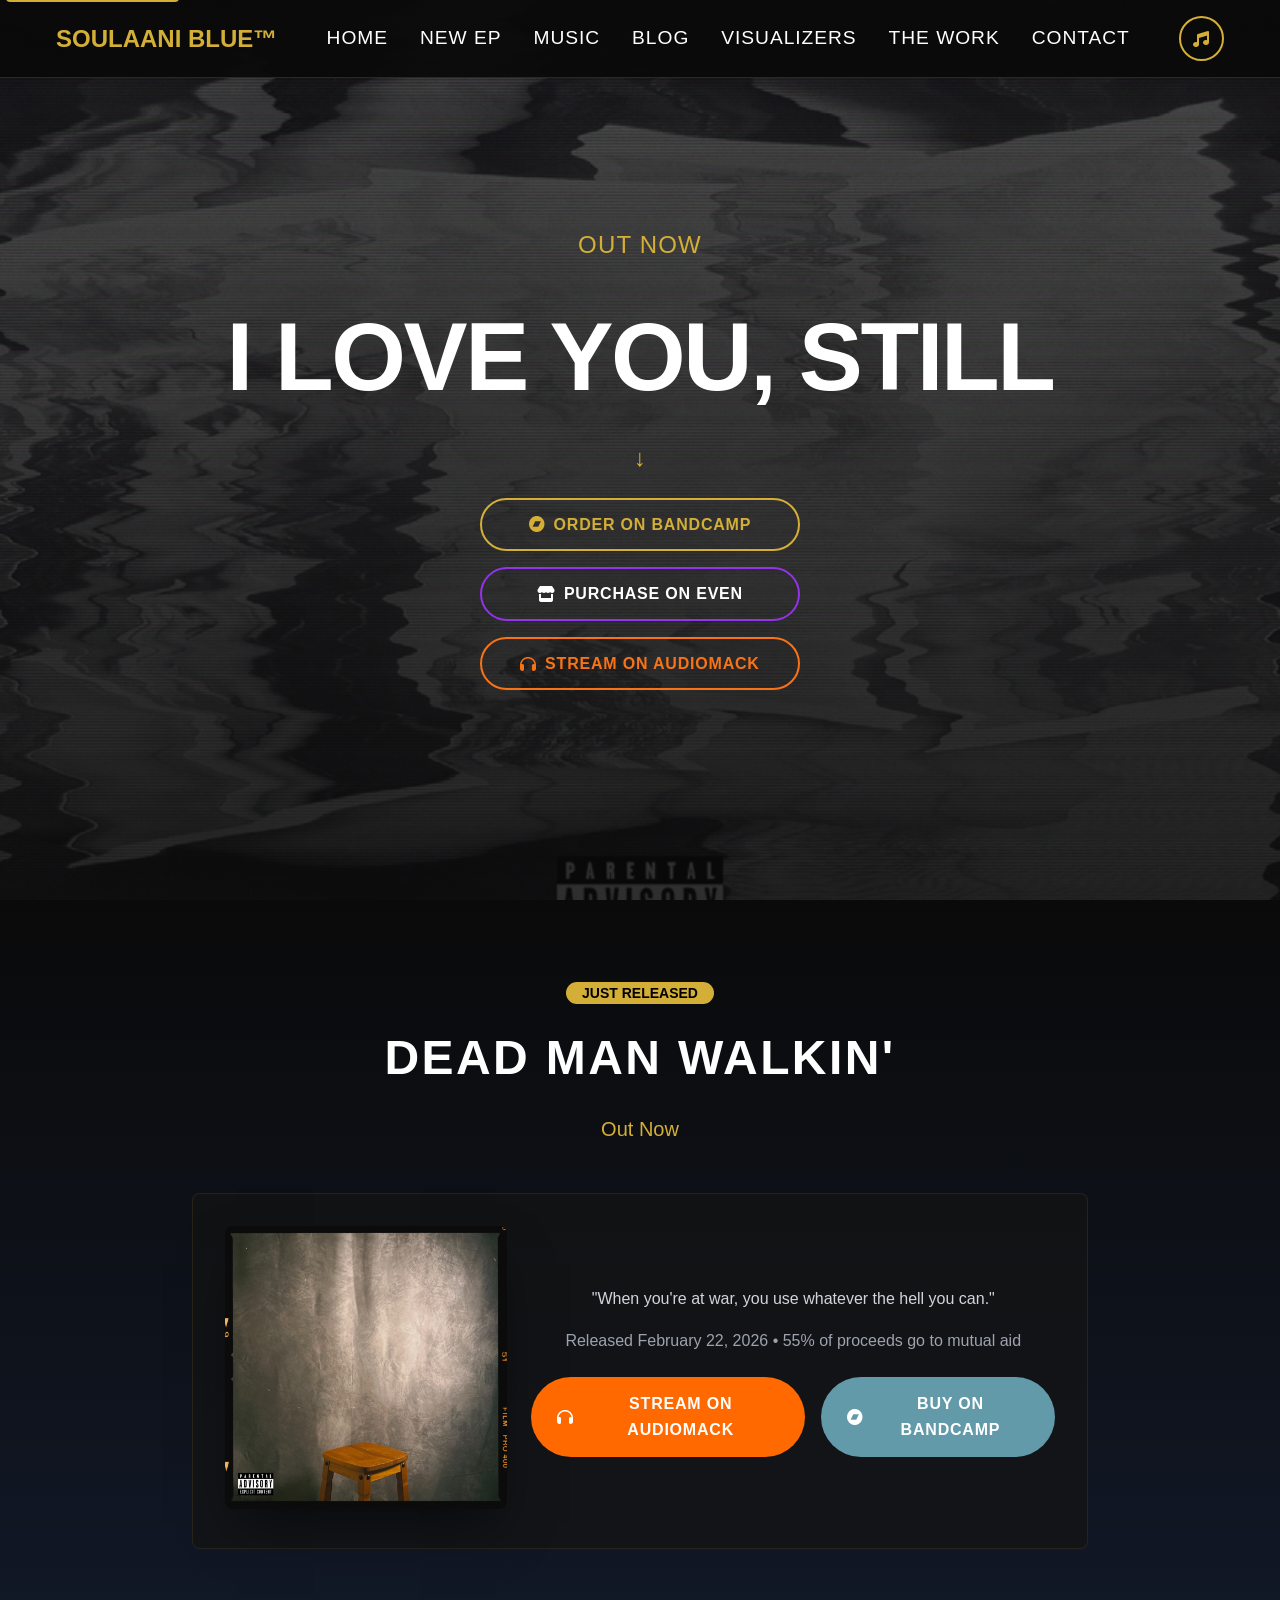
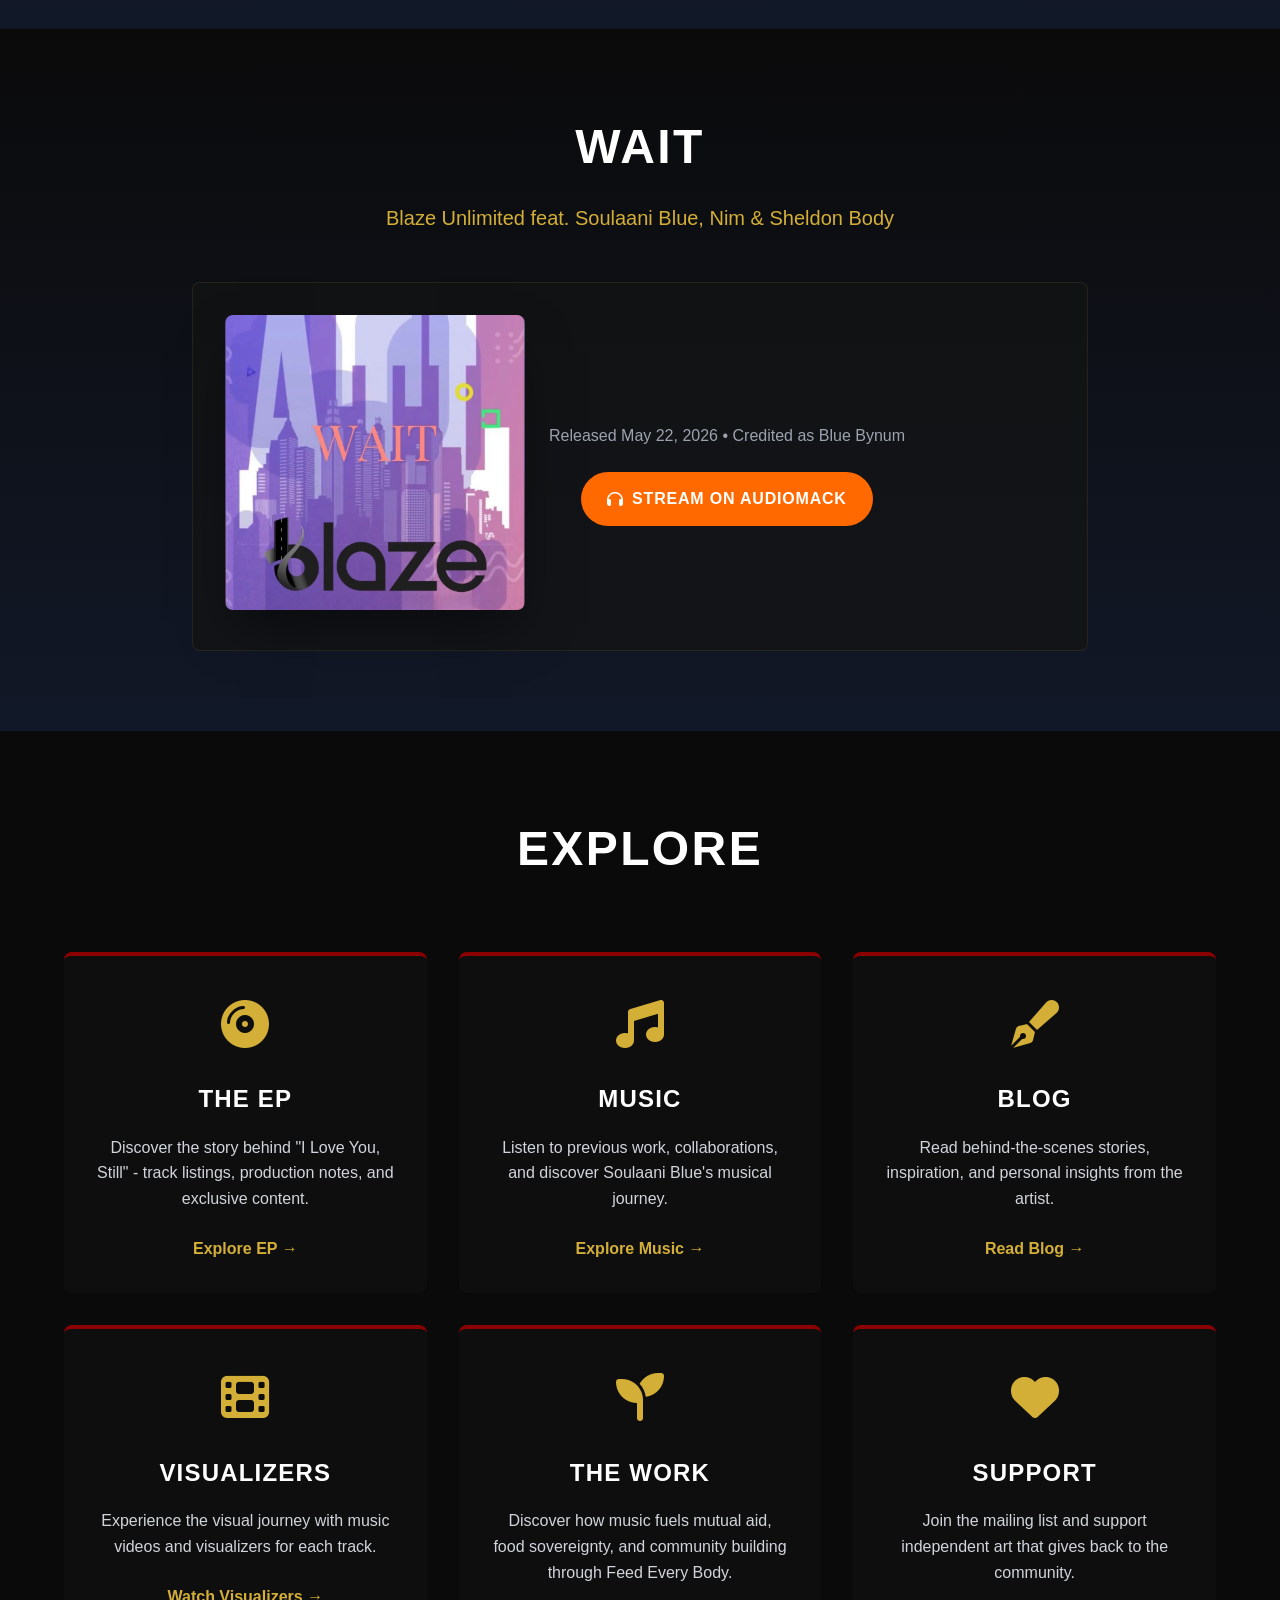
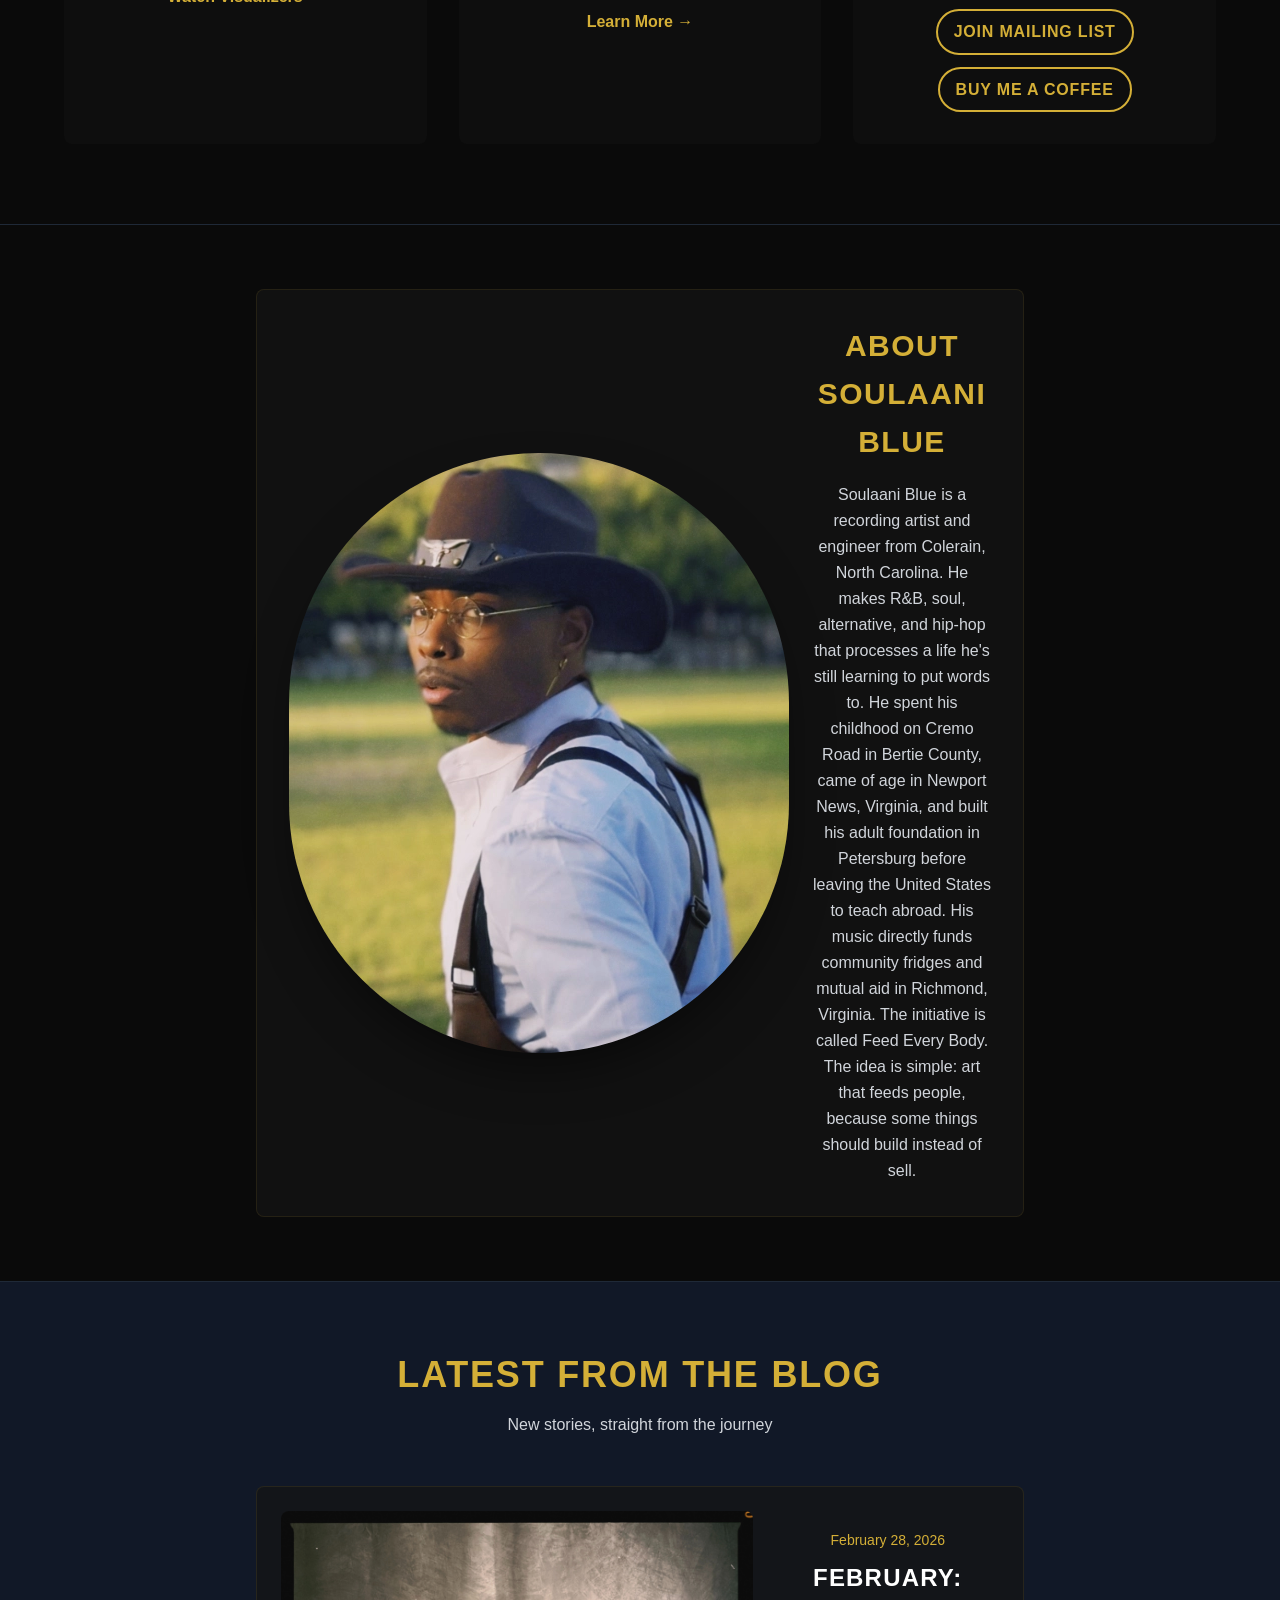
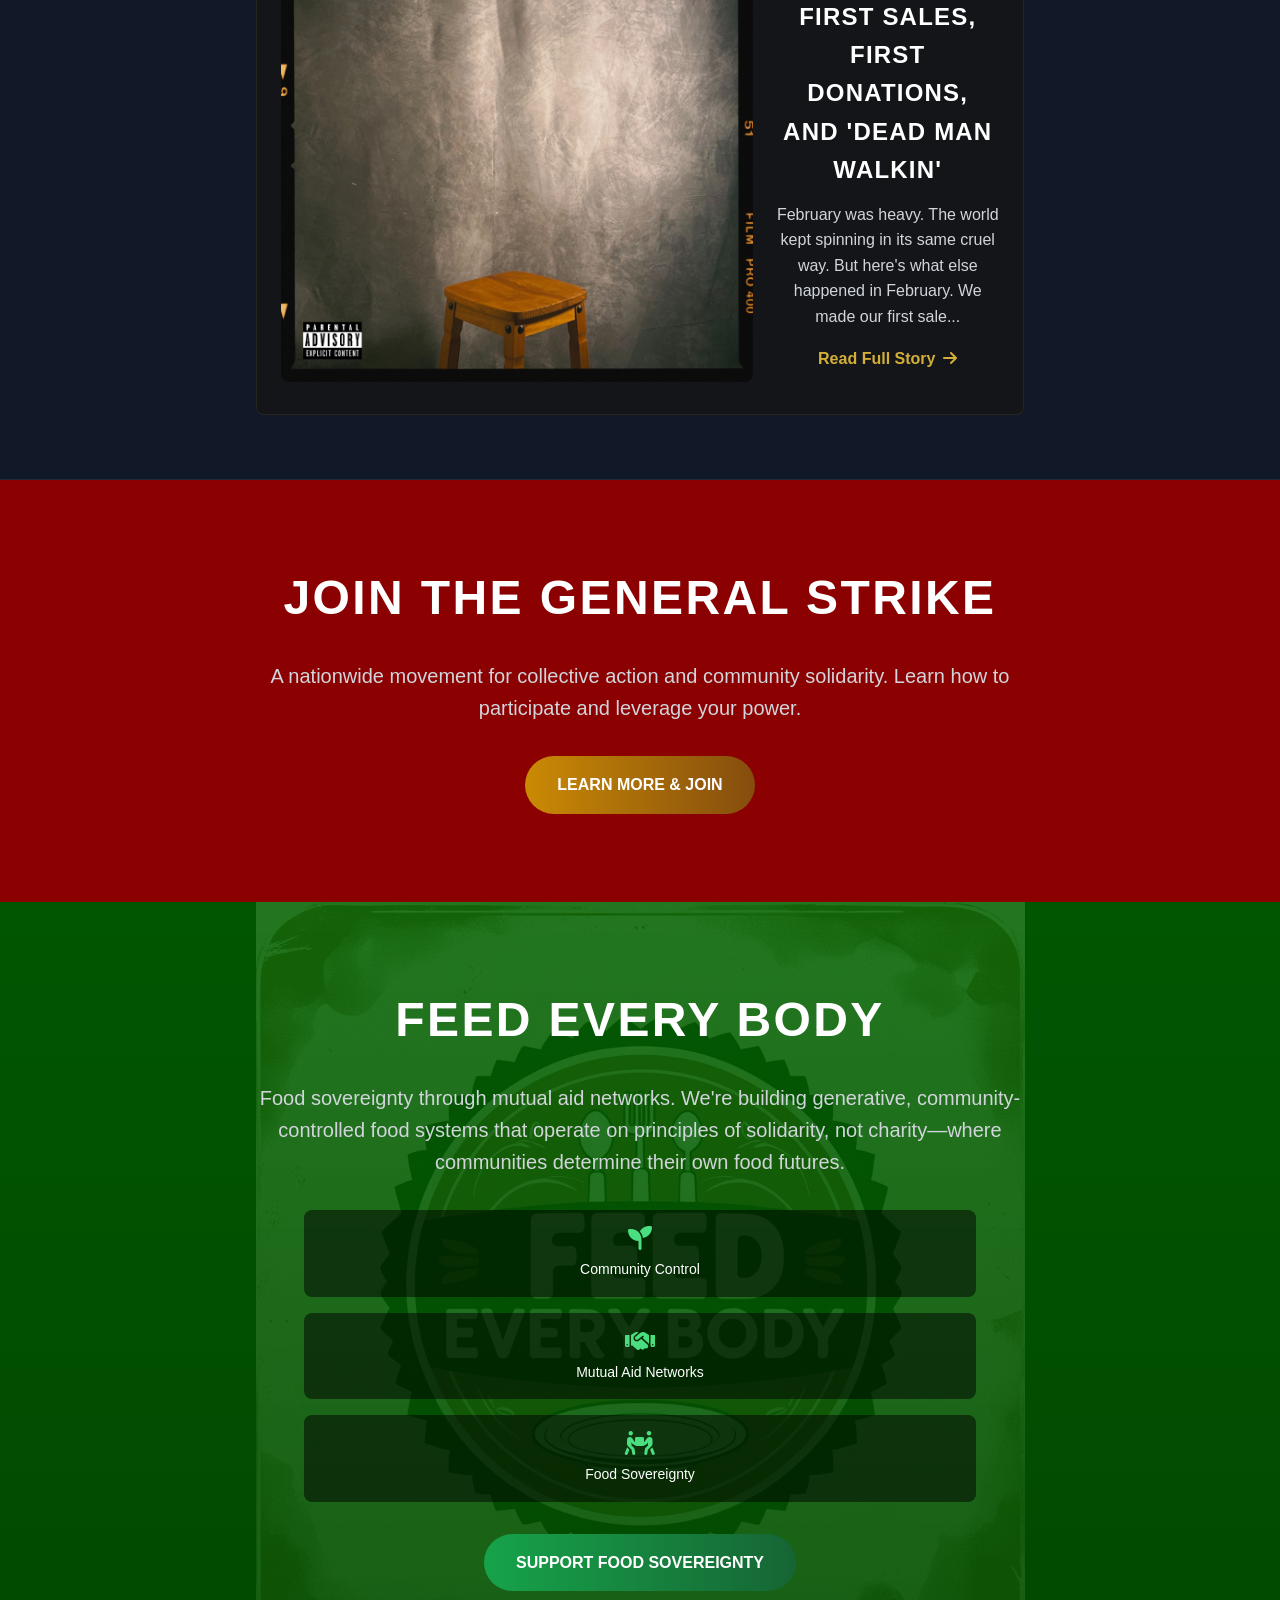
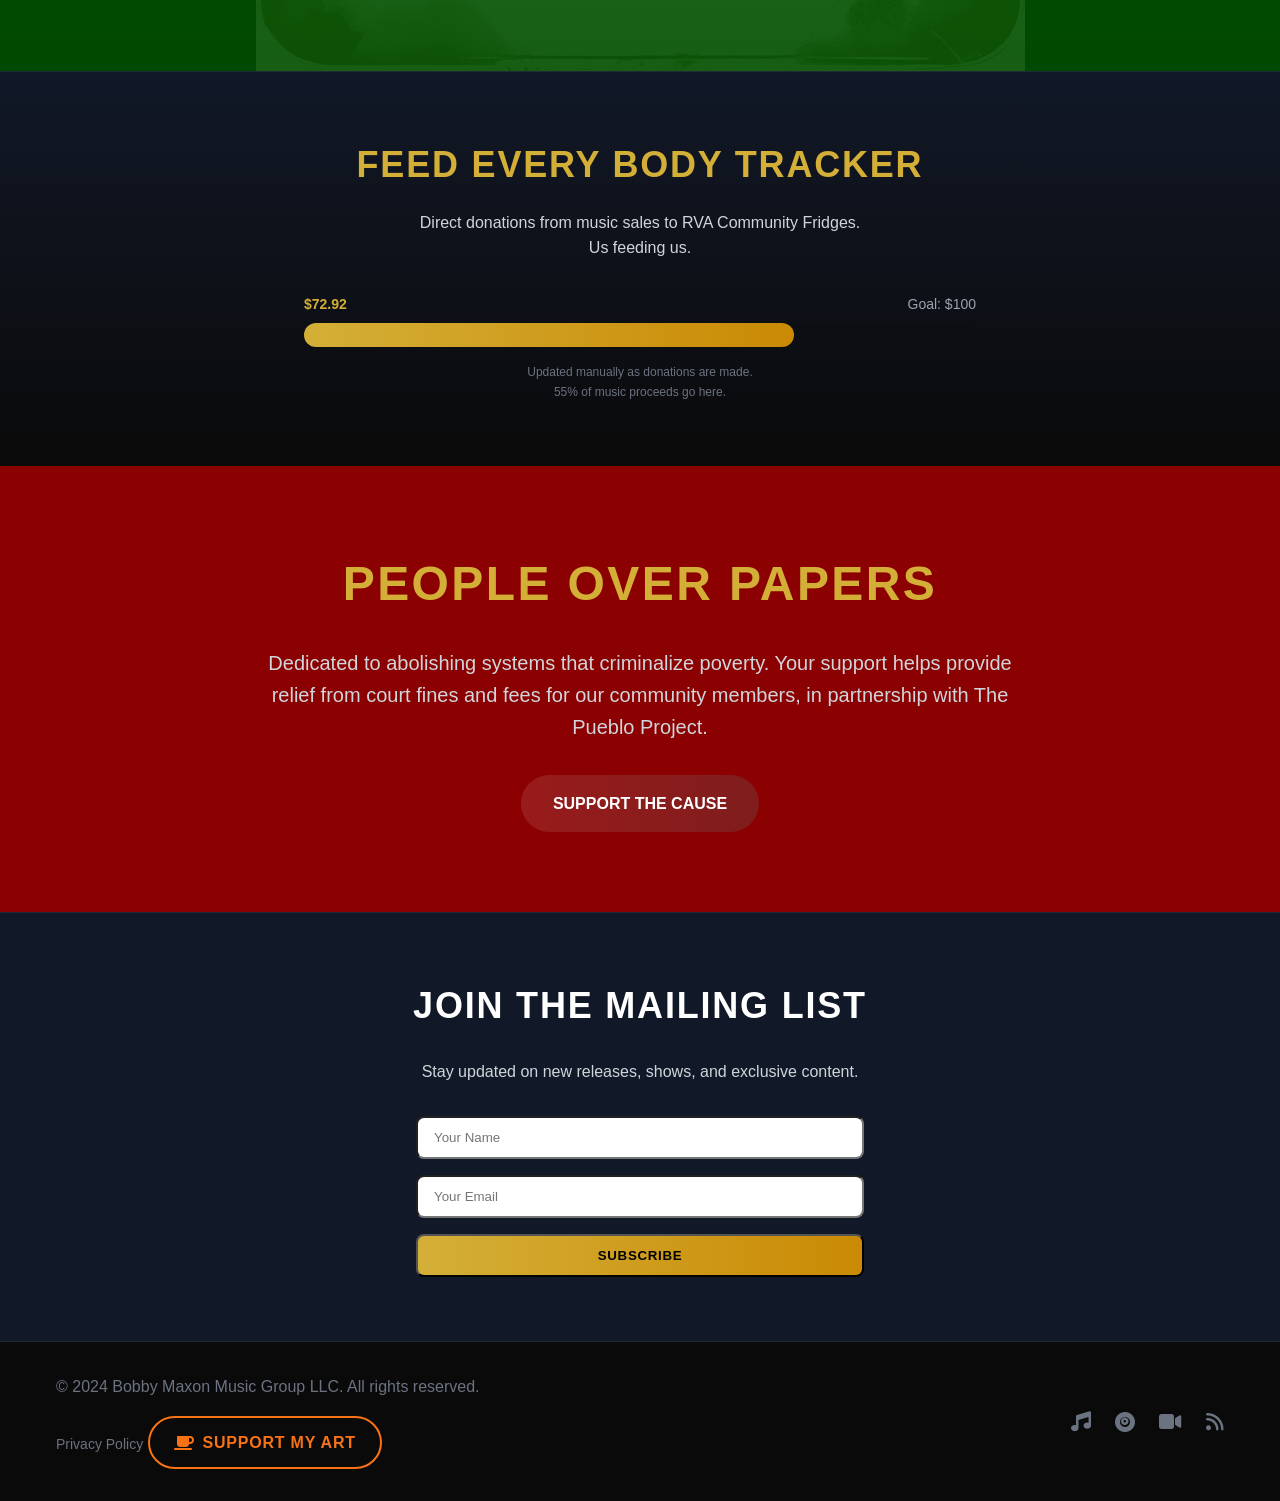
==== index.html @ 5ac7673a "Update index.html" ====
<!DOCTYPE html>
<html lang="en">
<head>
    <meta charset="UTF-8">
    <meta name="viewport" content="width=device-width, initial-scale=1.0">
    <meta http-equiv="Content-Security-Policy" content="
  default-src 'self';
  script-src 'self' https://cloud.umami.is 'unsafe-inline';
  style-src 'self' https://fonts.googleapis.com https://cdnjs.cloudflare.com 'unsafe-inline';
  font-src https://fonts.gstatic.com https://cdnjs.cloudflare.com;
  img-src 'self' data:;
  frame-src https://odysee.com;
  base-uri 'self';
  form-action 'self' https://formspree.io;
  connect-src 'self' https://cloud.umami.is https://formspree.io;
">
    <title>Soulaani Blue | Artist</title>

    <!-- SEO -->
    <meta name="description" content="Soulaani Blue: Independent recording artist from Colerain, North Carolina. Stream new single 'Dead Man Walkin'' and 'I Love You, Still' EP exclusively on Audiomack with 55% of proceeds funding community fridges & mutual aid.">
    <link rel="canonical" href="https://www.soulaaniblue.com" />

    <!-- Social Media Meta -->
    <meta property="og:title" content="Soulaani Blue | Artist">
    <meta property="og:description" content="Independent recording artist from Colerain, North Carolina. New single out now. 55% of proceeds fund community fridges & mutual aid.">
    <meta property="og:image" content="https://www.soulaaniblue.com/images/Dead%20Man%20Walkin%20Cover%20Art.jpeg">
    <meta property="og:url" content="https://www.soulaaniblue.com">
    <meta property="og:type" content="music.musician">
    <meta name="twitter:card" content="summary_large_image">
    <meta name="twitter:title" content="Soulaani Blue | Artist">
    <meta name="twitter:description" content="Independent artist creating music that funds mutual aid. New single out now. 55% of proceeds support community fridges.">
    <meta name="twitter:image" content="https://www.soulaaniblue.com/images/Dead%20Man%20Walkin%20Cover%20Art.jpeg">
    <meta name="twitter:creator" content="@SoulaaniBlue">

    <!-- RSS Feed -->
    <link rel="alternate" type="application/rss+xml" title="Soulaani Blue Blog RSS" href="/rss.xml" />

    <!-- Favicons -->
    <link rel="icon" type="image/png" href="/favicon-96x96.png" sizes="96x96" />
    <link rel="icon" type="image/svg+xml" href="/favicon.svg" />
    <link rel="shortcut icon" href="/favicon.ico" />
    <link rel="apple-touch-icon" sizes="180x180" href="/apple-touch-icon.png" />
    <meta name="apple-mobile-web-app-title" content="SoulaaniBlue" />
    <link rel="manifest" href="/site.webmanifest" />
    <link rel="icon" type="image/png" sizes="192x192" href="/web-app-manifest-192x192.png">
    <link rel="icon" type="image/png" sizes="512x512" href="/web-app-manifest-512x512.png">

    <!-- Fonts + Icons -->
    <link rel="preconnect" href="https://fonts.gstatic.com" crossorigin>
    <link href="https://fonts.googleapis.com/css2?family=Bebas+Neue&family=Roboto+Condensed:wght@400;700&family=Press+Start+2P&display=swap" rel="stylesheet">
    <link rel="stylesheet" href="https://cdnjs.cloudflare.com/ajax/libs/font-awesome/6.4.0/css/all.min.css">

    <!-- Umami Privacy-focused Analytics -->
    <script defer src="https://cloud.umami.is/script.js" data-website-id="b070a971-225f-4434-a7c5-e781f37f6ea0"></script>

    <!-- Shared stylesheet -->
    <link rel="stylesheet" href="style.css">

    <!-- Schema -->
    <script type="application/ld+json">
    {
      "@context": "https://schema.org",
      "@type": "MusicGroup",
      "name": "Soulaani Blue",
      "url": "https://www.soulaaniblue.com",
      "sameAs": [
        "https://audiomack.com/soulaaniblue",
        "https://rednote.com/Soulaaniblue",
        "https://soulaaniblue.bandcamp.com",
        "https://www.even.biz/r/i-love-you-still-0bd194c2-5d75,4747,95b3,02a71223f704"
      ],
      "description": "Independent recording artist and engineer from Colerain, North Carolina. Music streams exclusively on Audiomack. Official site: www.soulaaniblue.com",
      "genre": ["R&B", "Soul", "Alternative", "Hip-Hop"]
    }
    </script>
</head>
<body class="min-h-screen">
    <a href="#main-content" class="skip-nav">Skip to main content</a>

    <!-- Navigation -->
    <nav class="navbar" aria-label="Main navigation">
        <div class="container nav-inner">
            <a href="index.html" class="nav-brand">SOULAANI BLUE&trade;</a>
            <div class="nav-links">
                <a href="index.html" class="nav-link">HOME</a>
                <a href="ep.html" class="nav-link">NEW EP</a>
                <a href="music.html" class="nav-link">MUSIC</a>
                <a href="blog.html" class="nav-link">BLOG</a>
                <a href="visualizers.html" class="nav-link">VISUALIZERS</a>
                <a href="work.html" class="nav-link">THE WORK</a>
                <a href="contact.html" class="nav-link">CONTACT</a>
            </div>
            <div class="nav-social-desktop">
                <a href="https://audiomack.com/soulaaniblue" target="_blank" class="social-icon" aria-label="Audiomack"><i class="fas fa-music"></i></a>
            </div>
            <button class="mobile-menu-toggle" id="menu-toggle" aria-expanded="false" aria-controls="mobile-menu">
                <i class="fas fa-bars"></i>
            </button>
        </div>
        <div class="mobile-menu" id="mobile-menu">
            <a href="index.html" class="nav-link">HOME</a>
            <a href="ep.html" class="nav-link">NEW EP</a>
            <a href="music.html" class="nav-link">MUSIC</a>
            <a href="blog.html" class="nav-link">BLOG</a>
            <a href="visualizers.html" class="nav-link">VISUALIZERS</a>
            <a href="work.html" class="nav-link">THE WORK</a>
            <a href="contact.html" class="nav-link">CONTACT</a>
            <div class="mobile-social">
                <a href="https://audiomack.com/soulaaniblue" class="social-icon"><i class="fas fa-music"></i></a>
                <a href="https://rednote.com/Soulaaniblue" class="social-icon"><i class="fas fa-record-vinyl"></i></a>
                <a href="https://odysee.com/@soulaaniblue:f" class="social-icon"><i class="fas fa-video"></i></a>
            </div>
        </div>
    </nav>

    <!-- Hero Section -->
    <section id="main-content" class="hero-section min-h-screen flex items-center justify-center relative pt-24 pb-20">
        <div class="container text-center fade-in">
            <div class="mb-10 slide-up delay-100">
                <h3 class="text-xl md:text-2xl text-gold mb-4 tracking-wider">OUT NOW</h3>
                <h1 class="text-5xl md:text-8xl font-bold mb-6 text-white impact-font tracking-tight">I LOVE YOU, STILL</h1>
                <p class="text-xl md:text-2xl max-w-3xl mx-auto text-gray-300 mt-6"></p>
            </div>
            <div class="flex flex-col md:flex-row justify-center gap-4 slide-up delay-300 mt-16">
                <div class="flex flex-col space-y-4 w-full max-w-xs mx-auto">
                    <a href="https://soulaaniblue.bandcamp.com/" target="_blank" class="btn btn--gold w-full">
                        <i class="fab fa-bandcamp mr-2"></i>ORDER ON BANDCAMP
                    </a>
                    <a href="https://www.even.biz/r/i-love-you-still-0bd194c2-5d75,4747,95b3,02a71223f704" target="_blank" class="btn btn--purple w-full">
                        <i class="fas fa-store mr-2"></i>PURCHASE ON EVEN
                    </a>
                    <a href="https://audiomack.com/soulaaniblue/album/i-love-you-still-ep" target="_blank" class="btn btn--orange w-full">
                        <i class="fas fa-headphones mr-2"></i>STREAM ON AUDIOMACK
                    </a>
                </div>
            </div>
        </div>
        <div class="absolute bottom-10 left-0 right-0 text-center">
            <a href="#new-single" class="inline-block animate-bounce text-2xl text-gold">↓</a>
        </div>
    </section>

    <!-- Dead Man Walkin' Section -->
    <section id="new-single" class="py-20 bg-rich-black" style="background-image: linear-gradient(to bottom, var(--rich-black), var(--gray-900));">
        <div class="container">
            <div class="text-center mb-12">
                <span class="inline-block px-4 py-1 text-black text-sm font-bold rounded-full mb-4" style="background-color: var(--gold);">JUST RELEASED</span>
                <h2 class="text-4xl md:text-5xl font-bold mb-4 text-white">Dead Man Walkin'</h2>
                <p class="text-xl text-gold">Out Now</p>
            </div>
            <div class="max-w-4xl mx-auto">
                <div class="music-card p-8 flex flex-col md:flex-row gap-8 items-center">
                    <div class="md:w-1/3">
                        <img src="/images/Dead%20Man%20Walkin%20Cover%20Art.jpeg" alt="Dead Man Walkin' cover art" class="music-card__image w-full rounded-lg shadow-2xl">
                    </div>
                    <div class="md:w-2/3 text-center md:text-left">
                        <p class="text-gray-300 text-lg mb-4 leading-relaxed">"When you're at war, you use whatever the hell you can."</p>
                        <p class="text-gray-400 mb-6">Released February 22, 2026 • 55% of proceeds go to mutual aid</p>
                        <div class="flex flex-wrap justify-center md:justify-start gap-4">
                            <a href="https://audiomack.com/soulaaniblue/song/deadmanwalkin" target="_blank" rel="noopener" class="btn btn--audiomack">
                                <i class="fas fa-headphones mr-2"></i>Stream on Audiomack
                            </a>
                            <a href="https://soulaaniblue.bandcamp.com/track/dead-man-walkin" target="_blank" rel="noopener" class="btn btn--bandcamp">
                                <i class="fab fa-bandcamp mr-2"></i>Buy on Bandcamp
                            </a>
                        </div>
                    </div>
                </div>
            </div>
        </div>
    </section>
    <!-- WAIT Section -->
<section id="wait" class="py-20 bg-rich-black" style="background-image: linear-gradient(to bottom, var(--rich-black), var(--gray-900));">
    <div class="container">
        <div class="text-center mb-12">
            <h2 class="text-4xl md:text-5xl font-bold mb-4 text-white">WAIT</h2>
            <p class="text-xl text-gold">Blaze Unlimited feat. Soulaani Blue, Nim & Sheldon Body</p>
        </div>
        <div class="max-w-4xl mx-auto">
            <div class="music-card p-8 flex flex-col md:flex-row gap-8 items-center">
                <div class="md:w-1/3">
                    <img src="/images/WAIT%20COVER%20ART.jpg" alt="WAIT cover art" class="music-card__image w-full rounded-lg shadow-2xl">
                </div>
                <div class="md:w-2/3 text-center md:text-left">
                    <p class="text-gray-300 text-lg mb-4 leading-relaxed">
                    </p>
                    <p class="text-gray-400 mb-6">
                        Released May 22, 2026 • Credited as Blue Bynum
                    </p>
                    <div class="flex flex-wrap justify-center md:justify-start gap-4">
                        <a href="https://audiomack.com/blaze-unltd/song/wait?share-user-id=151992693" target="_blank" class="btn btn--audiomack">
                            <i class="fas fa-headphones mr-2"></i>Stream on Audiomack
                        </a>
                    </div>
                </div>
            </div>
        </div>
    </div>
</section>

    <!-- Quick Links Section -->
    <section id="quick-links" class="py-20 bg-rich-black">
        <div class="container">
            <h2 class="text-4xl md:text-5xl font-bold mb-16 text-center text-white">EXPLORE</h2>
            <div class="grid grid-cols-1 md:grid-cols-2 lg:grid-cols-3 gap-8 max-w-6xl mx-auto">
                <!-- EP Card -->
                <a href="ep.html" class="ep-card rounded-lg p-8 text-center hover:no-underline group">
                    <div class="text-5xl text-gold mb-4 group-hover:scale-110 transition-transform duration-300"><i class="fas fa-compact-disc"></i></div>
                    <h3 class="text-2xl font-bold text-white mb-4">THE EP</h3>
                    <p class="text-gray-300 mb-6">Discover the story behind "I Love You, Still" - track listings, production notes, and exclusive content.</p>
                    <span class="text-gold font-bold group-hover:underline">Explore EP →</span>
                </a>
                <!-- Music Card -->
                <a href="music.html" class="ep-card rounded-lg p-8 text-center hover:no-underline group">
                    <div class="text-5xl text-gold mb-4 group-hover:scale-110 transition-transform duration-300"><i class="fas fa-music"></i></div>
                    <h3 class="text-2xl font-bold text-white mb-4">MUSIC</h3>
                    <p class="text-gray-300 mb-6">Listen to previous work, collaborations, and discover Soulaani Blue's musical journey.</p>
                    <span class="text-gold font-bold group-hover:underline">Explore Music →</span>
                </a>
                <!-- Blog Card -->
                <a href="blog.html" class="ep-card rounded-lg p-8 text-center hover:no-underline group">
                    <div class="text-5xl text-gold mb-4 group-hover:scale-110 transition-transform duration-300"><i class="fas fa-pen-fancy"></i></div>
                    <h3 class="text-2xl font-bold text-white mb-4">BLOG</h3>
                    <p class="text-gray-300 mb-6">Read behind-the-scenes stories, inspiration, and personal insights from the artist.</p>
                    <span class="text-gold font-bold group-hover:underline">Read Blog →</span>
                </a>
                <!-- Visualizers Card -->
                <a href="visualizers.html" class="ep-card rounded-lg p-8 text-center hover:no-underline group">
                    <div class="text-5xl text-gold mb-4 group-hover:scale-110 transition-transform duration-300"><i class="fas fa-film"></i></div>
                    <h3 class="text-2xl font-bold text-white mb-4">VISUALIZERS</h3>
                    <p class="text-gray-300 mb-6">Experience the visual journey with music videos and visualizers for each track.</p>
                    <span class="text-gold font-bold group-hover:underline">Watch Visualizers →</span>
                </a>
                <!-- The Work Card -->
                <a href="work.html" class="ep-card rounded-lg p-8 text-center hover:no-underline group">
                    <div class="text-5xl text-gold mb-4 group-hover:scale-110 transition-transform duration-300"><i class="fas fa-seedling"></i></div>
                    <h3 class="text-2xl font-bold text-white mb-4">THE WORK</h3>
                    <p class="text-gray-300 mb-6">Discover how music fuels mutual aid, food sovereignty, and community building through Feed Every Body.</p>
                    <span class="text-gold font-bold group-hover:underline">Learn More →</span>
                </a>
                <!-- Support Card -->
                <div class="ep-card rounded-lg p-8 text-center">
                    <div class="text-5xl text-gold mb-4"><i class="fas fa-heart"></i></div>
                    <h3 class="text-2xl font-bold text-white mb-4">SUPPORT</h3>
                    <p class="text-gray-300 mb-6">Join the mailing list and support independent art that gives back to the community.</p>
                    <a href="#mailing-list" class="block px-4 py-2 btn btn--gold mb-3">Join Mailing List</a>
                    <a href="https://buymeacoffee.com/soulaaniblue" target="_blank" class="block px-4 py-2 btn btn--gold">Buy Me a Coffee</a>
                </div>
            </div>
        </div>
    </section>

    <!-- Bio Section -->
    <section class="py-16 bg-rich-black" style="border-top: 1px solid #1F2937;">
        <div class="container">
            <div class="music-card p-8 flex flex-col md:flex-row gap-8 items-center max-w-3xl mx-auto">
                <div class="md:w-1/3 flex justify-center" id="bio-image-wrapper">
                    <img src="/images/artist-photo.webp" alt="Soulaani Blue" class="rounded-full shadow-2xl w-48 h-48 object-cover" id="bio-photo">
                </div>
                <div class="md:w-2/3 text-center md:text-left">
                    <h2 class="text-3xl font-bold text-gold mb-4">About Soulaani Blue</h2>
                    <p class="text-gray-300 text-lg leading-relaxed">
                        Soulaani Blue is a recording artist and engineer from Colerain, North Carolina. He makes R&amp;B, soul, alternative, and hip-hop that processes a life he's still learning to put words to. He spent his childhood on Cremo Road in Bertie County, came of age in Newport News, Virginia, and built his adult foundation in Petersburg before leaving the United States to teach abroad. His music directly funds community fridges and mutual aid in Richmond, Virginia. The initiative is called Feed Every Body. The idea is simple: art that feeds people, because some things should build instead of sell.
                    </p>
                </div>
            </div>
        </div>
    </section>

    <!-- Latest from the Blog -->
    <section class="py-16 bg-gray-900" style="border-top: 1px solid #1F2937; border-bottom: 1px solid #1F2937;">
        <div class="container">
            <div class="text-center mb-12">
                <h2 class="text-3xl md:text-4xl font-bold text-gold">LATEST FROM THE BLOG</h2>
                <p class="text-lg text-gray-300 mt-2">New stories, straight from the journey</p>
            </div>
            <div class="max-w-3xl mx-auto">
                <div class="music-card p-6 md:p-8 flex flex-col md:flex-row gap-6 items-center">
                    <div class="md:w-1/3">
                        <img src="/images/Dead%20Man%20Walkin%20Cover%20Art.jpeg" alt="Latest blog post cover" class="rounded-lg shadow-lg w-full">
                    </div>
                    <div class="md:w-2/3 text-center md:text-left">
                        <p class="text-sm text-gold mb-2">February 28, 2026</p>
                        <h3 class="text-2xl font-bold text-white mb-3">February: First Sales, First Donations, and 'Dead Man Walkin'</h3>
                        <p class="text-gray-300 mb-4">February was heavy. The world kept spinning in its same cruel way. But here's what else happened in February. We made our first sale...</p>
                        <a href="blog.html#post-6" class="inline-flex items-center text-gold-500 font-bold transition-colors duration-300">
                            Read Full Story <i class="fas fa-arrow-right ml-2"></i>
                        </a>
                    </div>
                </div>
            </div>
        </div>
    </section>

    <!-- The General Strike Section -->
    <section id="general-strike" class="py-20 bg-deep-red" aria-labelledby="general-strike-heading">
        <div class="container text-center">
            <h2 id="general-strike-heading" class="text-4xl md:text-5xl font-bold mb-6 text-white slide-up">JOIN THE GENERAL STRIKE</h2>
            <p class="text-xl text-gray-300 max-w-3xl mx-auto mb-8 slide-up delay-100">
                A nationwide movement for collective action and community solidarity. Learn how to participate and leverage your power.
            </p>
            <div class="slide-up delay-200">
                <a href="http://generalstrikeus.com" target="_blank" class="btn-pulse inline-block px-8 py-4 bg-gradient-to-r from-yellow-600 to-yellow-800 text-white font-bold rounded-full hover:from-yellow-500 hover:to-yellow-700 transition-all duration-300 transform hover:scale-105 hover:shadow-xl hover:shadow-yellow-500/30 active:scale-95 animate-pulse">
                    LEARN MORE & JOIN
                </a>
            </div>
        </div>
    </section>

    <!-- Feed Every Body Section -->
    <section id="feed-every-body" class="py-20 relative" style="background: linear-gradient(rgba(0, 100, 0, 0.85), rgba(0, 80, 0, 0.9)), url('/images/feed-every-body-bg.png') center/contain no-repeat;" aria-labelledby="feed-every-body-heading">
        <div class="container text-center relative z-10">
            <h2 id="feed-every-body-heading" class="text-4xl md:text-5xl font-bold mb-6 text-white slide-up delay-100">FEED EVERY BODY</h2>
            <p class="text-xl text-gray-300 max-w-3xl mx-auto mb-8 slide-up delay-100">
                Food sovereignty through mutual aid networks. We're building generative, community-controlled food systems 
                that operate on principles of solidarity, not charity—where communities determine their own food futures.
            </p>
            <div class="max-w-2xl mx-auto mb-8 slide-up delay-150">
                <div class="grid grid-cols-1 md:grid-cols-3 gap-4 text-center">
                    <div class="bg-black bg-opacity-50 p-4 rounded-lg">
                        <i class="fas fa-seedling text-green-400 text-2xl mb-2"></i>
                        <p class="text-sm">Community Control</p>
                    </div>
                    <div class="bg-black bg-opacity-50 p-4 rounded-lg">
                        <i class="fas fa-handshake text-green-400 text-2xl mb-2"></i>
                        <p class="text-sm">Mutual Aid Networks</p>
                    </div>
                    <div class="bg-black bg-opacity-50 p-4 rounded-lg">
                        <i class="fas fa-people-carry text-green-400 text-2xl mb-2"></i>
                        <p class="text-sm">Food Sovereignty</p>
                    </div>
                </div>
            </div>
            <div class="slide-up delay-200">
                <a href="https://www.rvacommunityfridges.com/donate?fbclid=PAQ0xDSwMLTgRleHRuA2FlbQIxMQABp56X1KuhBv5F-un1zK59V2EAhn8y7qrYHp7LDT3cxY9BuiQ18UvN4Oq-hcMq_aem_FlWyxfX_vMKVAFlEdUNqjQ" target="_blank" class="inline-block px-8 py-4 bg-gradient-to-r from-green-600 to-green-800 text-white font-bold rounded-full hover:from-green-500 hover:to-green-700 transition-all duration-300 transform hover:-translate-y-1 hover:shadow-lg hover:shadow-green-500/30 active:translate-y-0">
                    SUPPORT FOOD SOVEREIGNTY
                </a>
            </div>
        </div>
    </section>

    <!-- Donation Tracker -->
    <section class="py-16 bg-rich-black" style="border-top: 1px solid #1F2937; background-image: linear-gradient(to top, var(--rich-black), var(--gray-900));">
        <div class="container text-center">
            <h2 class="text-3xl md:text-4xl font-bold mb-4 text-gold">FEED EVERY BODY TRACKER</h2>
            <p class="text-lg text-gray-300 max-w-2xl mx-auto mb-8">Direct donations from music sales to RVA Community Fridges. <br> Us feeding us.</p>
            <div class="max-w-2xl mx-auto">
                <div class="flex justify-between mb-2 text-sm text-gray-400">
                    <span class="font-bold text-gold">$<span id="current-donations">36.92</span></span>
                    <span>Goal: $<span id="goal-donations">100</span></span>
                </div>
                <div class="w-full h-6 bg-gray-800 rounded-full overflow-hidden shadow-inner">
                <div id="progress-fill" class="h-full rounded-full transition-all duration-1000 ease-out" style="width: 0%; background: linear-gradient(to right, #D4AF37, #ca8a04);"></div>
               </div>
                <p class="text-xs text-gray-500 mt-4">Updated manually as donations are made. <br> 55% of music proceeds go here.</p>
            </div>
        </div>
    </section>

    <!-- People Over Papers Section -->
    <section id="people-over-papers" class="py-20 bg-deep-red" aria-labelledby="people-over-papers-heading">
        <div class="container text-center">
            <h2 id="people-over-papers-heading" class="text-4xl md:text-5xl font-bold mb-6 text-gold slide-up">PEOPLE OVER PAPERS</h2>
            <p class="text-xl text-gray-300 max-w-3xl mx-auto mb-8 slide-up delay-100">
                Dedicated to abolishing systems that criminalize poverty. Your support helps provide relief from court fines and fees for our community members, in partnership with The Pueblo Project.
            </p>
            <div class="slide-up delay-200">
                <a href="https://www.zeffy.com/en-US/donation-form/50-states-50-days-dollar50k-for-the-people-a-pueblo-project-campaign-by-people-over-papers" target="_blank" class="inline-block px-8 py-4 bg-gradient-to-r from-red-800 to-red-900 text-white font-bold rounded-full hover:from-red-700 hover:to-red-800 transition-all duration-300 transform hover:-translate-y-1 hover:shadow-lg hover:shadow-red-500/30 active:translate-y-0">
                    SUPPORT THE CAUSE
                </a>
            </div>
        </div>
    </section>

    <!-- Mailing List Section -->
    <section id="mailing-list" class="py-16 bg-gray-900" style="border-top: 1px solid #1F2937;" aria-labelledby="mailing-list-heading">
        <div class="container text-center">
            <h2 id="mailing-list-heading" class="text-3xl md:text-4xl font-bold mb-6 text-white slide-up">JOIN THE MAILING LIST</h2>
            <p class="text-lg text-gray-300 max-w-2xl mx-auto mb-8 slide-up delay-100">Stay updated on new releases, shows, and exclusive content.</p>
            <form action="https://formspree.io/f/xvgaqgjb" method="POST" class="max-w-md mx-auto slide-up delay-200">
                <div class="flex flex-col md:flex-row gap-4">
                    <input type="text" name="name" placeholder="Your Name" class="flex-grow px-4 py-3 bg-gray-800 text-white rounded-lg focus:outline-none focus:ring-2 focus:ring-gold-500" aria-label="Your Name">
                    <input type="email" name="email" placeholder="Your Email" required class="flex-grow px-4 py-3 bg-gray-800 text-white rounded-lg focus:outline-none focus:ring-2 focus:ring-gold-500" aria-label="Your Email">
                </div>
                <button type="submit" class="mt-4 w-full md:w-auto px-8 py-3 font-bold rounded-lg btn--subscribe" style="background: linear-gradient(to right, #D4AF37, #ca8a04); color: black;">
                    SUBSCRIBE
                </button>
            </form>
        </div>
    </section>

    <!-- Footer -->
    <footer class="footer" aria-label="Site footer">
        <div class="container footer-inner">
            <div class="footer-copyright">
                <p>&copy; 2024 Bobby Maxon Music Group LLC. All rights reserved.</p>
                <a href="/privacy.html" class="text-gray-500 hover:text-gold-500 text-sm">Privacy Policy</a>
                <a href="https://buymeacoffee.com/soulaaniblue" target="_blank" rel="noopener noreferrer" class="btn btn--orange inline-flex mt-4">
                    <i class="fas fa-coffee mr-2"></i>SUPPORT MY ART
                </a>
            </div>
            <div class="footer-links">
                <a href="https://audiomack.com/soulaaniblue" target="_blank" rel="noopener noreferrer"><i class="fas fa-music"></i></a>
                <a href="https://rednote.com/Soulaaniblue" target="_blank" rel="noopener noreferrer"><i class="fas fa-record-vinyl"></i></a>
                <a href="https://odysee.com/@soulaaniblue:f" target="_blank" rel="noopener noreferrer"><i class="fas fa-video"></i></a>
                <a href="/rss.xml" target="_blank" rel="noopener noreferrer"><i class="fas fa-rss"></i></a>
            </div>
        </div>
    </footer>

    <!-- Newsletter Pop-up -->
    <div id="newsletter-popup" class="newsletter-overlay hidden">
        <div class="newsletter-box">
            <button id="close-popup" class="newsletter-close">&times;</button>
            <h3 class="text-2xl font-bold text-gold mb-3">Stay Connected</h3>
            <p class="text-gray-300 mb-6">Get new music, stories, and mutual aid updates straight to your inbox.</p>
            <form class="newsletter-form" action="https://formspree.io/f/xvgaqgjb" method="POST">
                <input type="text" name="name" placeholder="Your Name" required>
                <input type="email" name="email" placeholder="Your Email" required>
                <button type="submit" class="btn--subscribe w-full">SUBSCRIBE</button>
            </form>
            <p class="text-xs text-gray-500 mt-4 text-center">No spam, only real updates. Unsubscribe anytime.</p>
        </div>
    </div>

    <!-- Shared site scripts (mobile menu + newsletter popup) -->
    <script src="site.js" defer></script>

    <!-- Page-specific scripts -->
    <script>
        // Smooth scrolling for internal links
        document.querySelectorAll('a[href^="#"]').forEach(anchor => {
            anchor.addEventListener('click', function(e) {
                if (this.getAttribute('href') !== '#') {
                    e.preventDefault();
                    const target = document.querySelector(this.getAttribute('href'));
                    if (target) {
                        window.scrollTo({
                            top: target.offsetTop - 80,
                            behavior: 'smooth'
                        });
                    }
                }
            });
        });

        // Intersection Observer for slide-up animations
        const observer = new IntersectionObserver((entries) => {
            entries.forEach(entry => {
                if (entry.isIntersecting) {
                    entry.target.classList.add('slide-up');
                }
            });
        }, { threshold: 0.1 });
        document.querySelectorAll('.slide-up').forEach(el => observer.observe(el));

        // External links security
        document.querySelectorAll('a').forEach(link => {
            if (link.href && !link.href.startsWith(window.location.origin) && !link.href.startsWith('#') && !link.href.includes('index.html')) {
                link.setAttribute('target', '_blank');
                link.setAttribute('rel', 'noopener noreferrer');
            }
        });

        // Dynamic Donation Tracker
        (async function() {
            const currentEl = document.getElementById('current-donations');
            const goalEl = document.getElementById('goal-donations');
            const progressFill = document.getElementById('progress-fill');

            // Fallback values in case JSON fetch fails
            let current = 36.92;
            let goal = 100;

            try {
                const response = await fetch('/donations.json', { cache: 'no-store' });
                if (response.ok) {
                    const data = await response.json();
                    if (data.current != null && data.goal != null) {
                        current = Number(data.current);
                        goal = Number(data.goal);
                    }
                }
            } catch (err) {
                // Silently fall back to hardcoded values
                console.warn('Could not load donations.json, using fallback values.');
            }

            // Update the DOM
            currentEl.textContent = current.toFixed(2);
            goalEl.textContent = goal;

            let percentage = (current / goal) * 100;
            if (percentage > 100) percentage = 100;

            window.addEventListener('load', function() {
                setTimeout(function() {
                    progressFill.style.width = percentage + '%';
                }, 300);
            });
        })();

        // Fallback for bio photo – shows an icon if the image fails to load
        const bioImg = document.getElementById('bio-photo');
        if (bioImg) {
            bioImg.addEventListener('error', function() {
                const wrapper = document.getElementById('bio-image-wrapper');
                if (wrapper) {
                    wrapper.innerHTML = '<i class="fas fa-user-circle text-6xl text-gold" style="width:12rem;height:12rem;display:flex;align-items:center;justify-content:center;" aria-label="Artist photo placeholder"></i>';
                }
            });
        }
    </script>
</body>
</html>
---- style.css ----
/* ===== CSS Custom Properties ===== */
:root {
    --gold: #D4AF37;
    --deep-red: #8B0000;
    --soft-blue: #1E90FF;
    --black: #000;
    --rich-black: #0A0A0A;
    --color-white: #fff;
    --color-red: #8B0000;
    --color-gold: #D4AF37;
    --color-black: #000;
    --earth-brown: #8B7355;
    --warm-cream: #F5F1E6;
    --soft-green: #3A5F49;
    --gray-800: #1F2937;
    --gray-900: #111827;
    --orange-500: #F97316;
    --orange-600: #EA580C;
    --purple-600: #9333EA;
    --teal-500: #14B8A6;
}

/* ===== Reset & Base ===== */
*, *::before, *::after { box-sizing: border-box; margin: 0; padding: 0; }
body {
    font-family: 'Roboto Condensed', 'Lato', sans-serif;
    font-weight: 400;
    line-height: 1.6;
    background-color: var(--rich-black);
    color: #fff;
    scroll-behavior: smooth;
    overflow-x: hidden;
}
a { text-decoration: none; color: inherit; }

/* ===== Typography ===== */
h1, h2, h3, h4, h5, h6,
.impact-font,
.nav-link,
button,
.gold-text {
    font-family: 'Bebas Neue', 'Montserrat', sans-serif;
    letter-spacing: 0.05em;
    text-transform: uppercase;
    font-weight: 400;
}
h1 { font-size: 5rem; }
h2 { font-size: 3.5rem; }
h3 { font-size: 2.5rem; }
h4 { font-size: 1.8rem; }

.pixel-font,
.release-badge,
.new-badge,
.blog-meta {
    font-family: 'Press Start 2P', cursive;
    text-transform: none;
    letter-spacing: 0;
    font-size: 0.7rem;
    line-height: 1.4;
}

/* ===== Utility Helpers (kept minimal) ===== */
.text-gold { color: var(--gold); }
.text-white { color: #fff; }
.text-gray-300 { color: #d1d5db; }
.text-gray-400 { color: #9ca3af; }
.text-gray-500 { color: #6b7280; }
.text-black { color: #000; }
.text-center { text-align: center; }
.text-right { text-align: right; }
.text-sm { font-size: 0.875rem; }
.text-xs { font-size: 0.75rem; }
.mb-2 { margin-bottom: 0.5rem; }
.mb-4 { margin-bottom: 1rem; }
.mb-6 { margin-bottom: 1.5rem; }
.mb-8 { margin-bottom: 2rem; }
.mb-12 { margin-bottom: 3rem; }
.mb-16 { margin-bottom: 4rem; }
.mt-4 { margin-top: 1rem; }
.mt-6 { margin-top: 1.5rem; }
.mt-8 { margin-top: 2rem; }
.mt-12 { margin-top: 3rem; }
.mr-2 { margin-right: 0.5rem; }
.mr-3 { margin-right: 0.75rem; }
.font-bold { font-weight: 700; }
.rounded-full { border-radius: 9999px; }
.rounded-lg { border-radius: 0.5rem; }
.rounded-xl { border-radius: 0.75rem; }
.shadow-2xl { box-shadow: 0 25px 50px -12px rgba(0,0,0,0.5); }
.w-full { width: 100%; }
.h-full { height: 100%; }
.max-w-2xl { max-width: 42rem; }
.max-w-3xl { max-width: 48rem; }
.max-w-4xl { max-width: 56rem; }
.max-w-5xl { max-width: 64rem; }
.max-w-md { max-width: 28rem; }
.max-w-lg { max-width: 32rem; }
.relative { position: relative; }
.absolute { position: absolute; }
.fixed { position: fixed; }
.hidden { display: none; }
.block { display: block; }
.inline-block { display: inline-block; }
.inline-flex { display: inline-flex; }
.flex { display: flex; }
.flex-col { flex-direction: column; }
.items-center { align-items: center; }
.justify-center { justify-content: center; }
.justify-between { justify-content: space-between; }
.gap-4 { gap: 1rem; }
.gap-6 { gap: 1.5rem; }
.gap-8 { gap: 2rem; }
.gap-12 { gap: 3rem; }
.space-x-4 > * + * { margin-left: 1rem; }
.space-x-6 > * + * { margin-left: 1.5rem; }
.space-x-8 > * + * { margin-left: 2rem; }
.space-y-4 > * + * { margin-top: 1rem; }
.space-y-2 > * + * { margin-top: 0.5rem; }

/* ===== Layout Containers ===== */
.container {
    width: 100%;
    max-width: 1200px;
    margin-left: auto;
    margin-right: auto;
    padding-left: 1rem;
    padding-right: 1rem;
}

/* ===== Skip Navigation ===== */
.skip-nav {
    position: absolute;
    top: -40px;
    left: 6px;
    background: var(--gold);
    color: var(--black);
    padding: 8px;
    text-decoration: none;
    font-weight: bold;
    z-index: 10000;
    border-radius: 0 0 4px 4px;
    transition: top 0.3s ease;
}
.skip-nav:focus { top: 0; }

/* ===== Navigation ===== */
.navbar {
    position: fixed;
    width: 100%;
    z-index: 50;
    background-color: rgba(10,10,10,0.95);
    border-bottom: 1px solid #1F2937;
}
.nav-inner {
    display: flex;
    justify-content: space-between;
    align-items: center;
    padding: 1rem;
}
.nav-brand {
    font-family: 'Bebas Neue', sans-serif;
    font-size: 1.5rem;
    line-height: 2rem;
    font-weight: 700;
    color: var(--gold);
}
.nav-links {
    display: none; /* hidden on mobile */
    gap: 2rem;
}
@media (min-width: 768px) {
    .nav-links { display: flex; }
}
.nav-link {
    font-size: 1.2rem;
    color: #fff;
    position: relative;
    transition: color 0.3s ease;
}
.nav-link:hover { color: var(--gold); }
.nav-link::after {
    content: '';
    position: absolute;
    width: 0;
    height: 3px;
    bottom: -5px;
    left: 0;
    background: linear-gradient(90deg, var(--gold), var(--deep-red));
    transition: width 0.4s ease;
}
.nav-link:hover::after { width: 100%; }

.nav-social-desktop {
    display: none; /* hidden on mobile */
    align-items: center;
    gap: 1rem;
}
@media (min-width: 768px) {
    .nav-social-desktop { display: flex; }
}

.mobile-menu-toggle {
    display: block;
    background: none;
    border: none;
    color: var(--gold);
    font-size: 1.5rem;
    cursor: pointer;
}
@media (min-width: 768px) {
    .mobile-menu-toggle { display: none; }
}

/* Mobile dropdown */
.mobile-menu {
    display: none;
    flex-direction: column;
    gap: 1rem;
    padding: 1rem;
    background-color: rgba(10,10,10,0.95);
    border-top: 1px solid #1F2937;
}
.mobile-menu.open { display: flex; }
.mobile-menu .nav-link { color: var(--gold); }
.mobile-menu .nav-link:hover { color: #fff; }
.mobile-social {
    display: flex;
    justify-content: center;
    gap: 1rem;
    padding-top: 1rem;
}

/* Social icons (reusable) */
.social-icon {
    width: 45px;
    height: 45px;
    display: flex;
    align-items: center;
    justify-content: center;
    border-radius: 50%;
    border: 2px solid var(--gold);
    color: var(--gold);
    transition: all 0.3s ease;
}
.social-icon:hover {
    transform: scale(1.1) translateY(-5px);
    background: var(--gold);
    color: black;
}

/* ===== Hero Section ===== */
.hero-section {
    background: linear-gradient(rgba(10,10,10,0.65), rgba(10,10,10,0.85)), url('/images/hero.webp');
    background-size: cover;
    background-position: center center;
    background-repeat: no-repeat;
    background-attachment: fixed;
    min-height: 100vh;
    position: relative;
    padding-top: 6rem;
    display: flex;
    align-items: center;
    justify-content: center;
}

/* ===== Buttons ===== */
.btn {
    display: inline-flex;
    align-items: center;
    justify-content: center;
    padding: 0.75rem 1.5rem;
    border-radius: 9999px;
    font-weight: 700;
    font-family: 'Bebas Neue', sans-serif;
    letter-spacing: 0.05em;
    text-transform: uppercase;
    transition: all 0.3s ease;
    cursor: pointer;
    border: 2px solid transparent;
}
.btn--gold {
    border-color: var(--gold);
    color: var(--gold);
    background: transparent;
}
.btn--gold:hover {
    background: rgba(212,175,55,0.1);
    transform: translateY(-3px) scale(1.02);
    box-shadow: 0 8px 20px rgba(212,175,55,0.3);
}
.btn--orange {
    border-color: var(--orange-500);
    color: var(--orange-500);
    background: transparent;
}
.btn--orange:hover {
    background: rgba(249,115,22,0.1);
    transform: translateY(-3px) scale(1.02);
    box-shadow: 0 8px 20px rgba(249,115,22,0.3);
}
.btn--audiomack {
    background-color: #ff6900;
    color: white;
}
.btn--audiomack:hover {
    background-color: #e65c00;
    transform: translateY(-2px) scale(1.02);
    box-shadow: 0 8px 20px rgba(255,105,0,0.3);
}
.btn--bandcamp {
    background-color: #629aa9;
    color: white;
}
.btn--bandcamp:hover {
    background-color: #4f7e8a;
    transform: translateY(-2px) scale(1.02);
    box-shadow: 0 8px 20px rgba(98,154,169,0.3);
}
.btn--purple {
    border-color: var(--purple-600);
    color: white;
    background: transparent;
}
.btn--purple:hover {
    background: rgba(147,51,234,0.1);
    transform: translateY(-3px) scale(1.02);
    box-shadow: 0 8px 20px rgba(147,51,234,0.3);
}
.btn--subscribe {
    background: linear-gradient(to right, #D4AF37, #ca8a04);
    color: black;
    padding: 0.75rem 1.5rem;
    border-radius: 0.5rem;
    font-weight: 700;
    transition: all 0.3s ease;
}
.btn--subscribe:hover {
    background: linear-gradient(to right, #e5c158, #dba108);
    transform: translateY(-2px);
}

/* ===== Music Cards ===== */
.music-card {
    background: rgba(20,20,20,0.7);
    border: 1px solid rgba(212,175,55,0.1);
    padding: 2rem;
    border-radius: 8px;
    display: flex;
    flex-direction: column;
    align-items: center;
    text-align: center;
    gap: 1.5rem;
    transition: all 0.4s cubic-bezier(0.175, 0.885, 0.32, 1.275);
}
@media (min-width: 768px) {
    .music-card {
        flex-direction: row;
        text-align: left;
    }
}
.music-card:hover {
    transform: translateY(-8px);
    background: rgba(30,30,30,0.9);
    box-shadow: 0 15px 30px rgba(212,175,55,0.15);
    border-color: rgba(212,175,55,0.3);
}
.music-card__image {
    width: 100%;
    max-width: 300px;
    height: auto;
    border-radius: 8px;
    flex-shrink: 0;
}
.music-card__content {
    flex: 1;
}

/* ===== EP Card ===== */
.ep-card {
    display: block;
    text-align: center;
    background: rgba(15,15,15,0.9);
    border-top: 4px solid var(--deep-red);
    padding: 2rem;
    border-radius: 8px;
    transition: all 0.4s ease;
}
.ep-card:hover {
    transform: translateY(-5px);
    box-shadow: 0 10px 25px rgba(139,0,0,0.2);
    border-top: 4px solid var(--gold);
}

/* ===== Blog Card ===== */
.blog-card {
    background: rgba(20,20,20,0.8);
    border: 1px solid #333;
    border-radius: 8px;
    overflow: hidden;
    cursor: pointer;
    transition: transform 0.3s ease, box-shadow 0.3s ease, border-color 0.3s ease;
}
.blog-card:hover {
    transform: translateY(-5px);
    box-shadow: 0 10px 25px rgba(212,175,55,0.2);
    border-color: var(--gold);
}
.blog-card__image {
    height: 200px;
    background-size: cover;
    background-position: center;
}
.blog-card__body {
    padding: 1.5rem;
}
.read-more {
    color: var(--gold);
    font-weight: bold;
    transition: all 0.3s ease;
}
.read-more:hover {
    color: #fff;
    transform: translateX(5px);
    display: inline-block;
}

/* ===== Modal ===== */
.modal {
    display: none;
    position: fixed;
    top: 0;
    left: 0;
    width: 100%;
    height: 100%;
    background: rgba(0,0,0,0.95);
    z-index: 1000;
    overflow-y: auto;
}
.modal.active { display: block; }
.modal-content {
    max-width: 800px;
    margin: 80px auto;
    padding: 2rem;
    background: var(--rich-black);
    border: 1px solid var(--gold);
    border-radius: 8px;
    position: relative;
}
.close-modal {
    position: absolute;
    top: 10px;
    right: 20px;
    font-size: 2rem;
    color: var(--gold);
    cursor: pointer;
    transition: transform 0.3s ease;
}
.close-modal:hover { transform: scale(1.2); }

/* ===== Footer ===== */
.footer {
    border-top: 1px solid #1F2937;
    background-color: rgba(10,10,10,0.95);
    padding: 2rem 0;
}
.footer-inner {
    display: flex;
    flex-direction: column;
    align-items: center;
    gap: 1rem;
}
@media (min-width: 768px) {
    .footer-inner { flex-direction: row; justify-content: space-between; }
}
.footer-copyright {
    text-align: center;
    color: #6b7280;
    margin-bottom: 1rem;
}
@media (min-width: 768px) {
    .footer-copyright { text-align: left; margin-bottom: 0; }
}
.footer-links {
    display: flex;
    gap: 1.5rem;
}
.footer-links a {
    color: #6b7280;
    font-size: 1.25rem;
    transition: color 0.3s ease;
}
.footer-links a:hover { color: var(--gold); }

/* ===== Newsletter Popup ===== */
.newsletter-overlay {
    position: fixed;
    inset: 0;
    display: flex;
    align-items: center;
    justify-content: center;
    z-index: 50;
    background: rgba(0,0,0,0.7);
    backdrop-filter: blur(3px);
    transition: opacity 0.3s ease;
}
.newsletter-overlay.hidden { display: none; }
.newsletter-box {
    background: var(--rich-black);
    border: 1px solid var(--gold);
    border-radius: 0.5rem;
    padding: 2rem;
    max-width: 28rem;
    width: 90%;
    position: relative;
    box-shadow: 0 25px 50px -12px rgba(0,0,0,0.5);
}
.newsletter-close {
    position: absolute;
    top: 0.5rem;
    right: 0.5rem;
    background: none;
    border: none;
    color: #9ca3af;
    font-size: 1.5rem;
    cursor: pointer;
    transition: color 0.3s ease;
}
.newsletter-close:hover { color: var(--gold); }
.newsletter-form input {
    width: 100%;
    padding: 0.75rem 1rem;
    background: #1F2937;
    border: none;
    border-radius: 0.5rem;
    color: white;
    margin-bottom: 1rem;
}
.newsletter-form input:focus {
    outline: 2px solid var(--gold);
}

/* ===== Work Page Overrides (scoped) ===== */
body.work-page {
    background-color: var(--warm-cream);
    color: #333;
}
.work-page h1,
.work-page h2,
.work-page h3,
.work-page .nav-link {
    color: var(--earth-brown);
}
.work-page .nav-link::after {
    background: linear-gradient(90deg, var(--earth-brown), var(--soft-green));
}
.work-page .section-title {
    font-size: 2rem;
    margin: 4rem 0 2rem;
    color: var(--soft-green);
    border-bottom: 2px solid rgba(139,115,85,0.1);
    padding-bottom: 0.5rem;
}
.work-page .content-block {
    margin-bottom: 2.5rem;
    padding: 2rem;
    background: rgba(255,255,255,0.9);
    border-radius: 8px;
    box-shadow: 0 4px 12px rgba(0,0,0,0.05);
}
.work-page .quote {
    font-size: 1.25rem;
    font-style: italic;
    color: var(--earth-brown);
    border-left: 3px solid var(--soft-green);
    padding-left: 1.5rem;
    margin: 2rem 0;
}
.work-page .action-buttons {
    display: flex;
    flex-direction: column;
    gap: 1.5rem;
    margin: 3rem 0;
}
@media (min-width: 768px) {
    .work-page .action-buttons { flex-direction: row; justify-content: center; }
}
.work-page .btn-music {
    background: linear-gradient(135deg, var(--earth-brown), #A68A64);
    color: white;
    padding: 1rem 2rem;
    border-radius: 50px;
    font-weight: 700;
    font-family: 'Bebas Neue', sans-serif;
    letter-spacing: 0.05em;
    text-transform: uppercase;
    text-align: center;
}
.work-page .btn-donate {
    background: linear-gradient(135deg, var(--soft-green), #4A7D5E);
    color: white;
    padding: 1rem 2rem;
    border-radius: 50px;
    font-weight: 700;
    font-family: 'Bebas Neue', sans-serif;
    letter-spacing: 0.05em;
    text-transform: uppercase;
    text-align: center;
}
.work-page .values-grid {
    display: grid;
    grid-template-columns: repeat(auto-fit, minmax(250px,1fr));
    gap: 2rem;
    margin: 3rem 0;
}
.work-page .value-item {
    text-align: center;
    padding: 2rem;
    background: rgba(255,255,255,0.9);
    border-radius: 8px;
    box-shadow: 0 4px 12px rgba(0,0,0,0.05);
}

/* ===== Animations & Effects ===== */
.fade-in { animation: fadeIn 1.2s ease-out forwards; }
@keyframes fadeIn { from { opacity: 0; } to { opacity: 1; } }
.slide-up {
    opacity: 0;
    transform: translateY(30px);
    animation: slideUp 1s cubic-bezier(0.22,0.61,0.36,1) forwards;
}
@keyframes slideUp {
    from { transform: translateY(30px); opacity: 0; }
    to { transform: translateY(0); opacity: 1; }
}
.delay-100 { animation-delay: 100ms; }
.delay-200 { animation-delay: 200ms; }
.delay-300 { animation-delay: 300ms; }
.delay-400 { animation-delay: 400ms; }
.delay-500 { animation-delay: 500ms; }

.btn-pulse {
    animation: pulse 2s infinite;
    position: relative;
    overflow: hidden;
}
.btn-pulse::before {
    content: '';
    position: absolute;
    top: 0;
    left: -100%;
    width: 100%;
    height: 100%;
    background: linear-gradient(90deg, transparent, rgba(255,255,255,0.2), transparent);
    animation: shine 3s infinite;
}
@keyframes pulse {
    0% { box-shadow: 0 0 0 0 rgba(212,175,55,0.7); }
    70% { box-shadow: 0 0 0 15px rgba(212,175,55,0); }
    100% { box-shadow: 0 0 0 0 rgba(212,175,55,0); }
}
@keyframes shine {
    100% { transform: translateX(100%); }
}

@keyframes bounce {
    0%,20%,50%,80%,100% { transform: translateY(0); }
    40% { transform: translateY(-20px); }
    60% { transform: translateY(-10px); }
}
.animate-bounce { animation: bounce 2s infinite; }

::-webkit-scrollbar { width: 8px; }
::-webkit-scrollbar-track { background: var(--rich-black); }
::-webkit-scrollbar-thumb { background: var(--gold); border-radius: 4px; }
::-webkit-scrollbar-thumb:hover { background: #c9a227; }

/* ===== Additional utility classes used by index.html and others ===== */
.bg-deep-red { background-color: var(--deep-red); }
.bg-rich-black { background-color: var(--rich-black); }
.bg-gray-900 { background-color: var(--gray-900); }
.gold-border { border-color: var(--gold); }
.border-gold-500 { border-color: var(--gold); }
.hover\:text-gold-500:hover { color: var(--gold); }
.text-gold-500 { color: var(--gold); }

/* ===== Missing utility classes (commonly used in the site) ===== */

/* Font Sizes */
.text-xl   { font-size: 1.25rem; }
.text-2xl  { font-size: 1.5rem; }
.text-3xl  { font-size: 1.875rem; }
.text-4xl  { font-size: 2.25rem; }
.text-5xl  { font-size: 3rem; }
.text-7xl  { font-size: 4.5rem; }
.text-8xl  { font-size: 6rem; }

@media (min-width: 768px) {
    .md\:text-2xl  { font-size: 1.5rem; }
    .md\:text-4xl  { font-size: 2.25rem; }
    .md\:text-5xl  { font-size: 3rem; }
    .md\:text-7xl  { font-size: 4.5rem; }
    .md\:text-8xl  { font-size: 6rem; }
}

/* Letter Spacing */
.tracking-wider { letter-spacing: 0.05em; }
.tracking-tight { letter-spacing: -0.025em; }

/* Line Height */
.leading-relaxed { line-height: 1.625; }

/* Grid helpers */
.grid {
    display: grid;
}
.grid-cols-1 {
    grid-template-columns: repeat(1, minmax(0, 1fr));
}
@media (min-width: 768px) {
    .md\:grid-cols-2 { grid-template-columns: repeat(2, minmax(0, 1fr)); }
}
@media (min-width: 1024px) {
    .lg\:grid-cols-3 { grid-template-columns: repeat(3, minmax(0, 1fr)); }
}

/* Additional margin/padding helpers */
.mx-auto { margin-left: auto; margin-right: auto; }
.my-12 { margin-top: 3rem; margin-bottom: 3rem; }
.pt-24 { padding-top: 6rem; }
.pb-20 { padding-bottom: 5rem; }
.py-16 { padding-top: 4rem; padding-bottom: 4rem; }
.py-20 { padding-top: 5rem; padding-bottom: 5rem; }
.px-4 { padding-left: 1rem; padding-right: 1rem; }
.p-4 { padding: 1rem; }
.p-6 { padding: 1.5rem; }
.p-8 { padding: 2rem; }
.space-y-4 > * + * { margin-top: 1rem; }

/* Background opacity helpers */
.bg-opacity-50 { background-color: rgba(0,0,0,0.5); }
.bg-opacity-95 { background-color: rgba(10,10,10,0.95); }

/* Hover transform helpers */
.hover\:scale-105:hover { transform: scale(1.05); }
.hover\:shadow-xl:hover { box-shadow: 0 20px 25px -5px rgba(0,0,0,0.1), 0 10px 10px -5px rgba(0,0,0,0.04); }
.hover\:shadow-yellow-500\/30:hover { box-shadow: 0 10px 15px -3px rgba(212,175,55,0.3); }
.hover\:shadow-purple-500\/30:hover { box-shadow: 0 10px 15px -3px rgba(147,51,234,0.3); }
.hover\:shadow-orange-500\/30:hover { box-shadow: 0 10px 15px -3px rgba(249,115,22,0.3); }
.hover\:shadow-green-500\/30:hover { box-shadow: 0 10px 15px -3px rgba(34,197,94,0.3); }
.hover\:shadow-red-500\/30:hover { box-shadow: 0 10px 15px -3px rgba(239,68,68,0.3); }

/* More hover colors */
.hover\:bg-yellow-900:hover { background-color: rgba(120,53,15,0.2); }
.hover\:bg-purple-900:hover { background-color: rgba(88,28,135,0.2); }
.hover\:bg-orange-900:hover { background-color: rgba(124,45,18,0.2); }
.hover\:bg-gray-700:hover { background-color: #374151; }

/* Transform helpers */
.rotate-0 { transform: rotate(0deg); }
.hover\:rotate-1:hover { transform: rotate(1deg); }
.active\:scale-95:active { transform: scale(0.95); }
.active\:translate-y-0:active { transform: translateY(0); }

/* Gradient backgrounds */
.bg-gradient-to-r { background-image: linear-gradient(to right, var(--tw-gradient-from), var(--tw-gradient-to)); }
.bg-gradient-to-b { background-image: linear-gradient(to bottom, var(--tw-gradient-from), var(--tw-gradient-to)); }
.from-yellow-500 { --tw-gradient-from: #eab308; }
.from-yellow-600 { --tw-gradient-from: #ca8a04; }
.to-yellow-600 { --tw-gradient-to: #ca8a04; }
.to-yellow-800 { --tw-gradient-to: #854d0e; }
.from-green-600 { --tw-gradient-from: #16a34a; }
.to-green-800 { --tw-gradient-to: #166534; }
.from-red-800 { --tw-gradient-from: #991b1b; }
.to-red-900 { --tw-gradient-to: #7f1d1d; }
.from-rich-black { --tw-gradient-from: var(--rich-black); }
.to-gray-900 { --tw-gradient-to: var(--gray-900); }

/* General transition */
.transition { transition: all 0.3s ease; }
.transition-all { transition: all 0.3s ease; }
.duration-300 { transition-duration: 0.3s; }
.duration-500 { transition-duration: 0.5s; }

/* Border helpers */
.border-2 { border-width: 2px; }
.border-4 { border-width: 4px; }
.border-b { border-bottom-width: 1px; }
.border-t { border-top-width: 1px; }
.border-gray-800 { border-color: #1F2937; }
.border-gray-200 { border-color: #e5e7eb; }
.border-white { border-color: #fff; }
.border-orange-500 { border-color: var(--orange-500); }
.border-purple-500 { border-color: #8b5cf6; }
.border-orange-300 { border-color: #fdba74; }

/* Ring for focus */
.focus\:ring-2:focus { outline: 2px solid var(--tw-ring-color); }
.focus\:ring-gold-500:focus { --tw-ring-color: var(--gold); }

/* Text colors */
.text-orange-500 { color: #f97316; }
.text-purple-500 { color: #8b5cf6; }
.text-teal-500 { color: #14b8a6; }
.text-green-400 { color: #4ade80; }
.text-orange-300 { color: #fdba74; }
.text-orange-200 { color: #fed7aa; }
.text-warm-cream { color: var(--warm-cream); }
.text-earth-brown { color: var(--earth-brown); }

/* Width helpers */
.max-w-xs { max-width: 20rem; }
.max-w-2xl { max-width: 42rem; }
.max-w-6xl { max-width: 72rem; }

/* Height and shadow helpers for the progress bar */
.h-6 { height: 1.5rem; }
.shadow-inner { box-shadow: inset 0 2px 4px rgba(0,0,0,0.1); }

/* Animation */
.animate-pulse { animation: pulse 2s cubic-bezier(0.4, 0, 0.6, 1) infinite; }
@keyframes pulse {
    0%, 100% { opacity: 1; }
    50% { opacity: .5; }
}

/* Group hover */
.group:hover .group-hover\:text-gold-500 { color: var(--gold); }
.group:hover .group-hover\:scale-110 { transform: scale(1.1); }
.group:hover .group-hover\:underline { text-decoration: underline; }

/* Additional margin top */
.mt-2 { margin-top: 0.5rem; }
.mt-16 { margin-top: 4rem; }
.mt-24 { margin-top: 6rem; }
.mb-10 { margin-bottom: 2.5rem; }
.mb-3 { margin-bottom: 0.75rem; }
.ml-2 { margin-left: 0.5rem; }

/* Padding helpers */
.pt-32 { padding-top: 8rem; }
.pt-4 { padding-top: 1rem; }
.py-3 { padding-top: 0.75rem; padding-bottom: 0.75rem; }
.py-4 { padding-top: 1rem; padding-bottom: 1rem; }
.px-6 { padding-left: 1.5rem; padding-right: 1.5rem; }
.px-8 { padding-left: 2rem; padding-right: 2rem; }
.py-2 { padding-top: 0.5rem; padding-bottom: 0.5rem; }

/* Override some default heading sizes for smaller screens */
@media (max-width: 768px) {
    h1 { font-size: 3rem; }
    h2 { font-size: 2.5rem; }
}
/* ===== Override browser autofill styles ===== */
input:-webkit-autofill,
input:-webkit-autofill:hover,
input:-webkit-autofill:focus,
input:-webkit-autofill:active {
    -webkit-box-shadow: 0 0 0 1000px #1F2937 inset !important;
    -webkit-text-fill-color: #fff !important;
    caret-color: #fff;
    transition: background-color 5000s ease-in-out 0s;
}
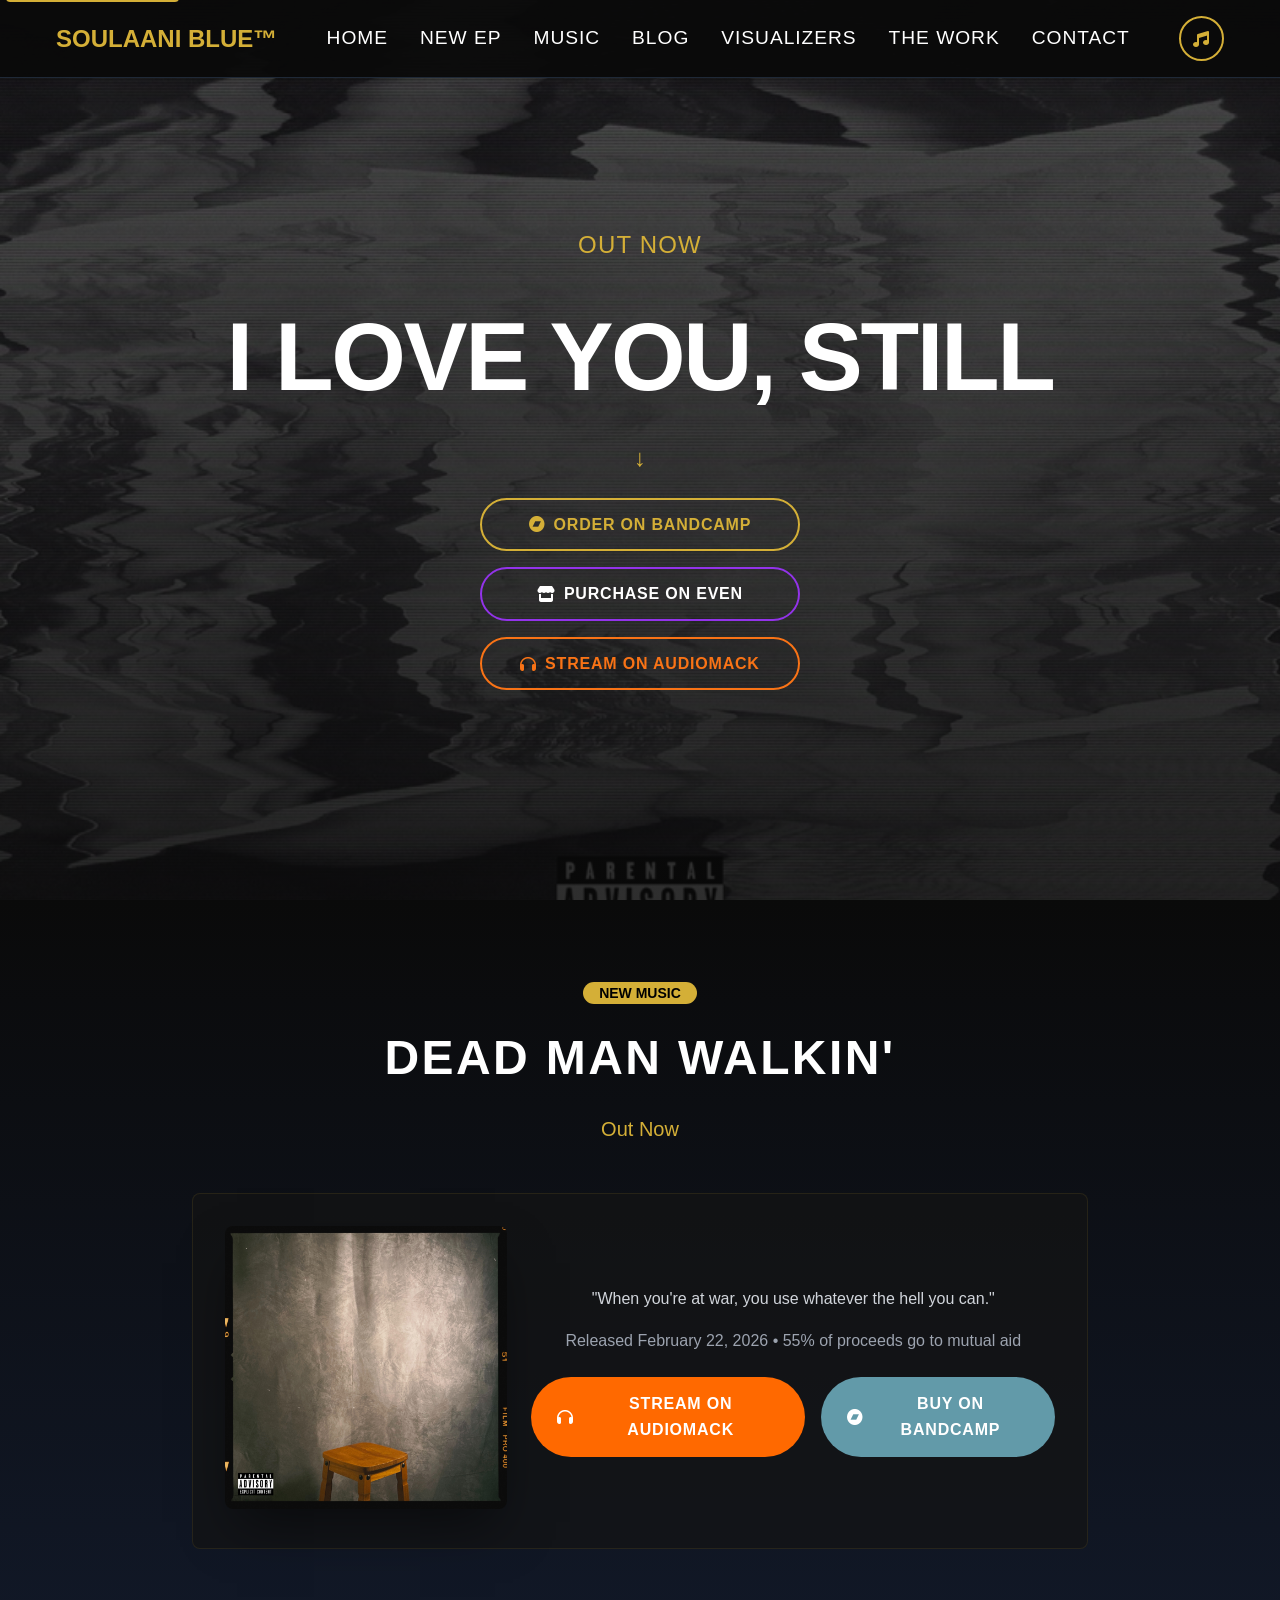
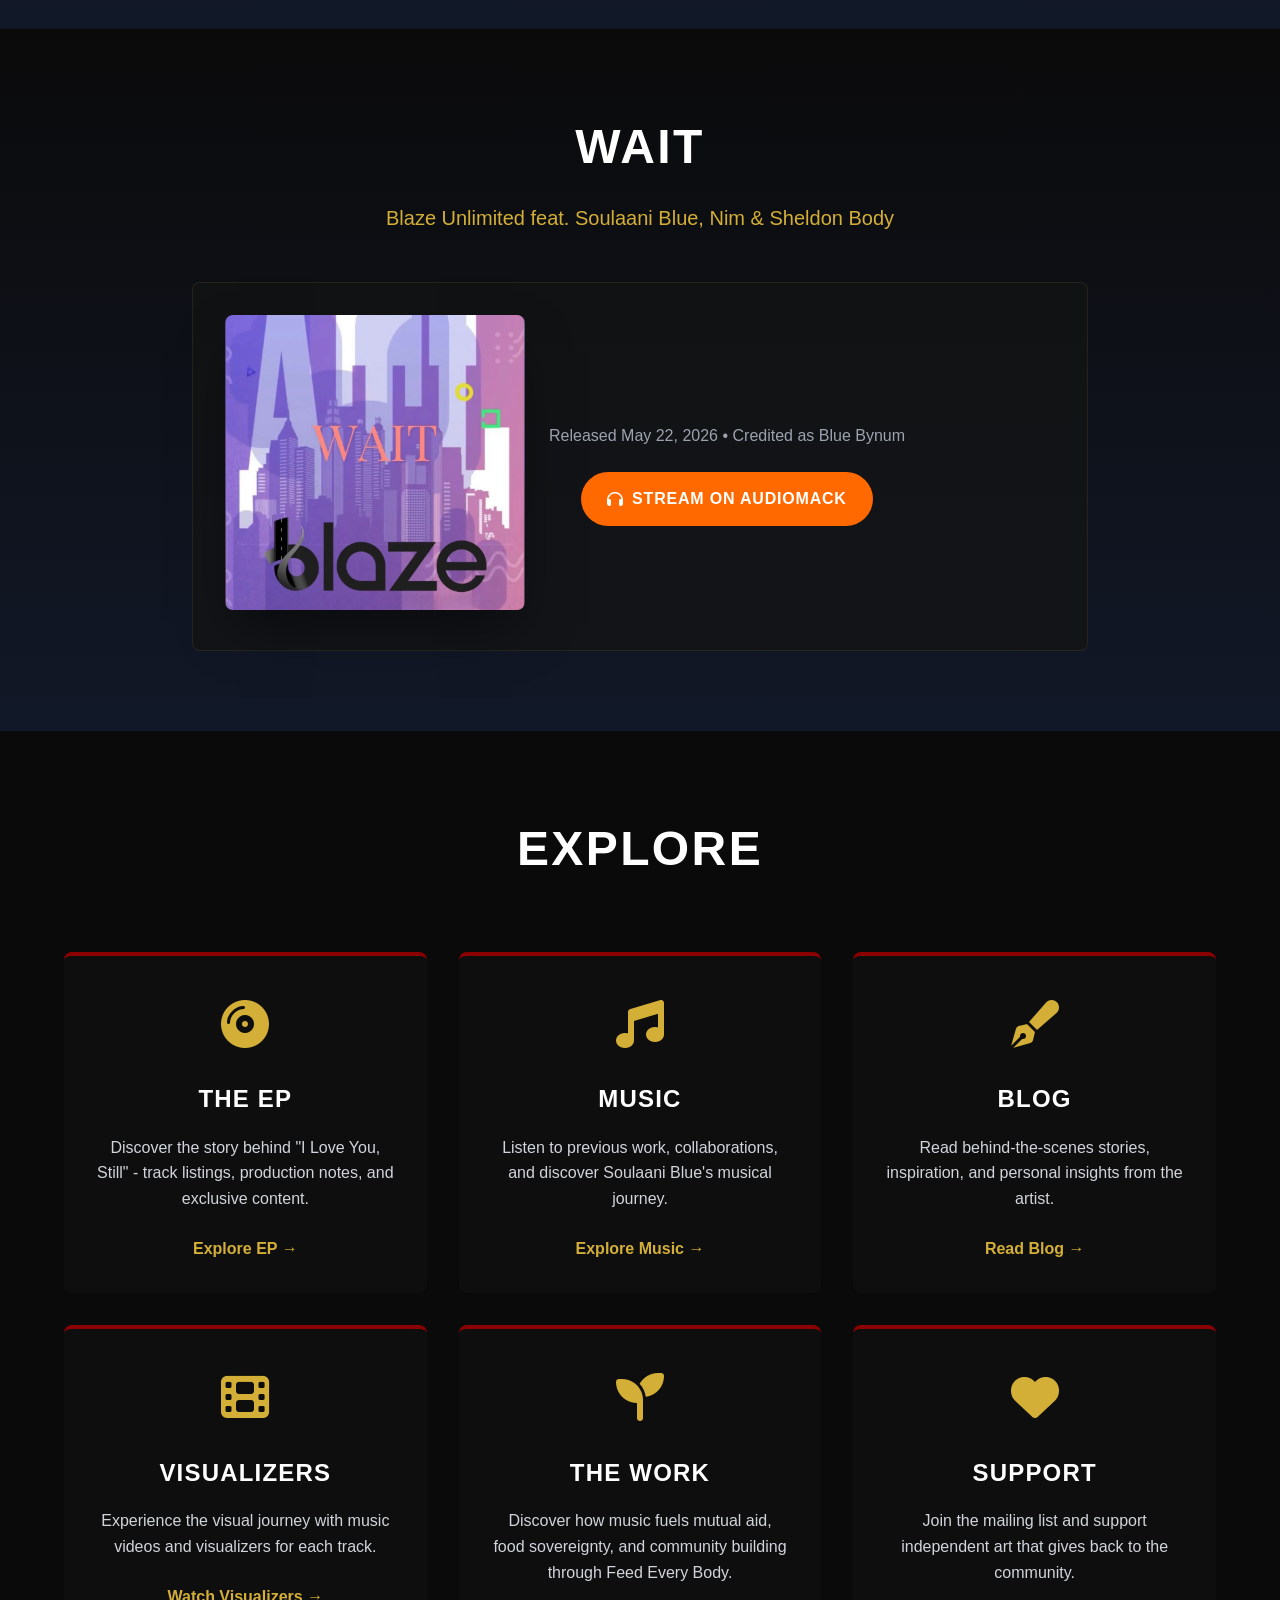
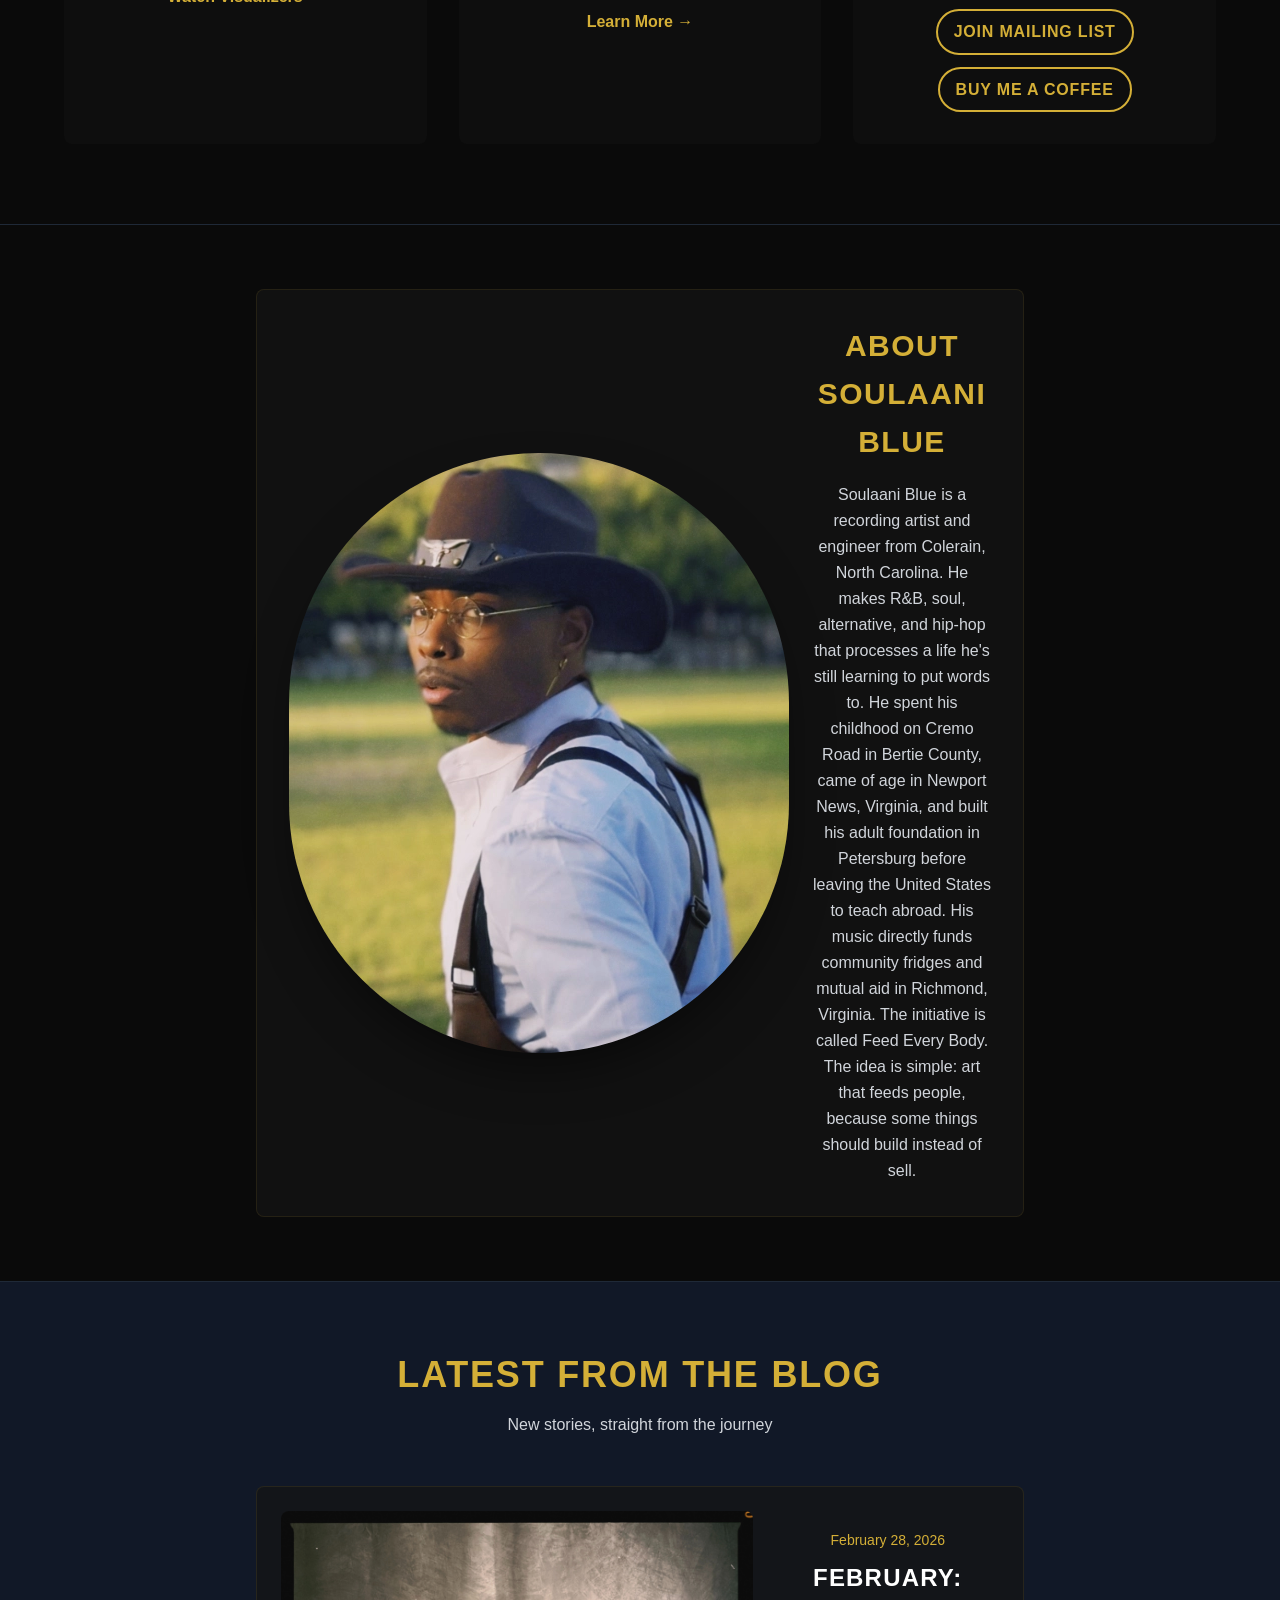
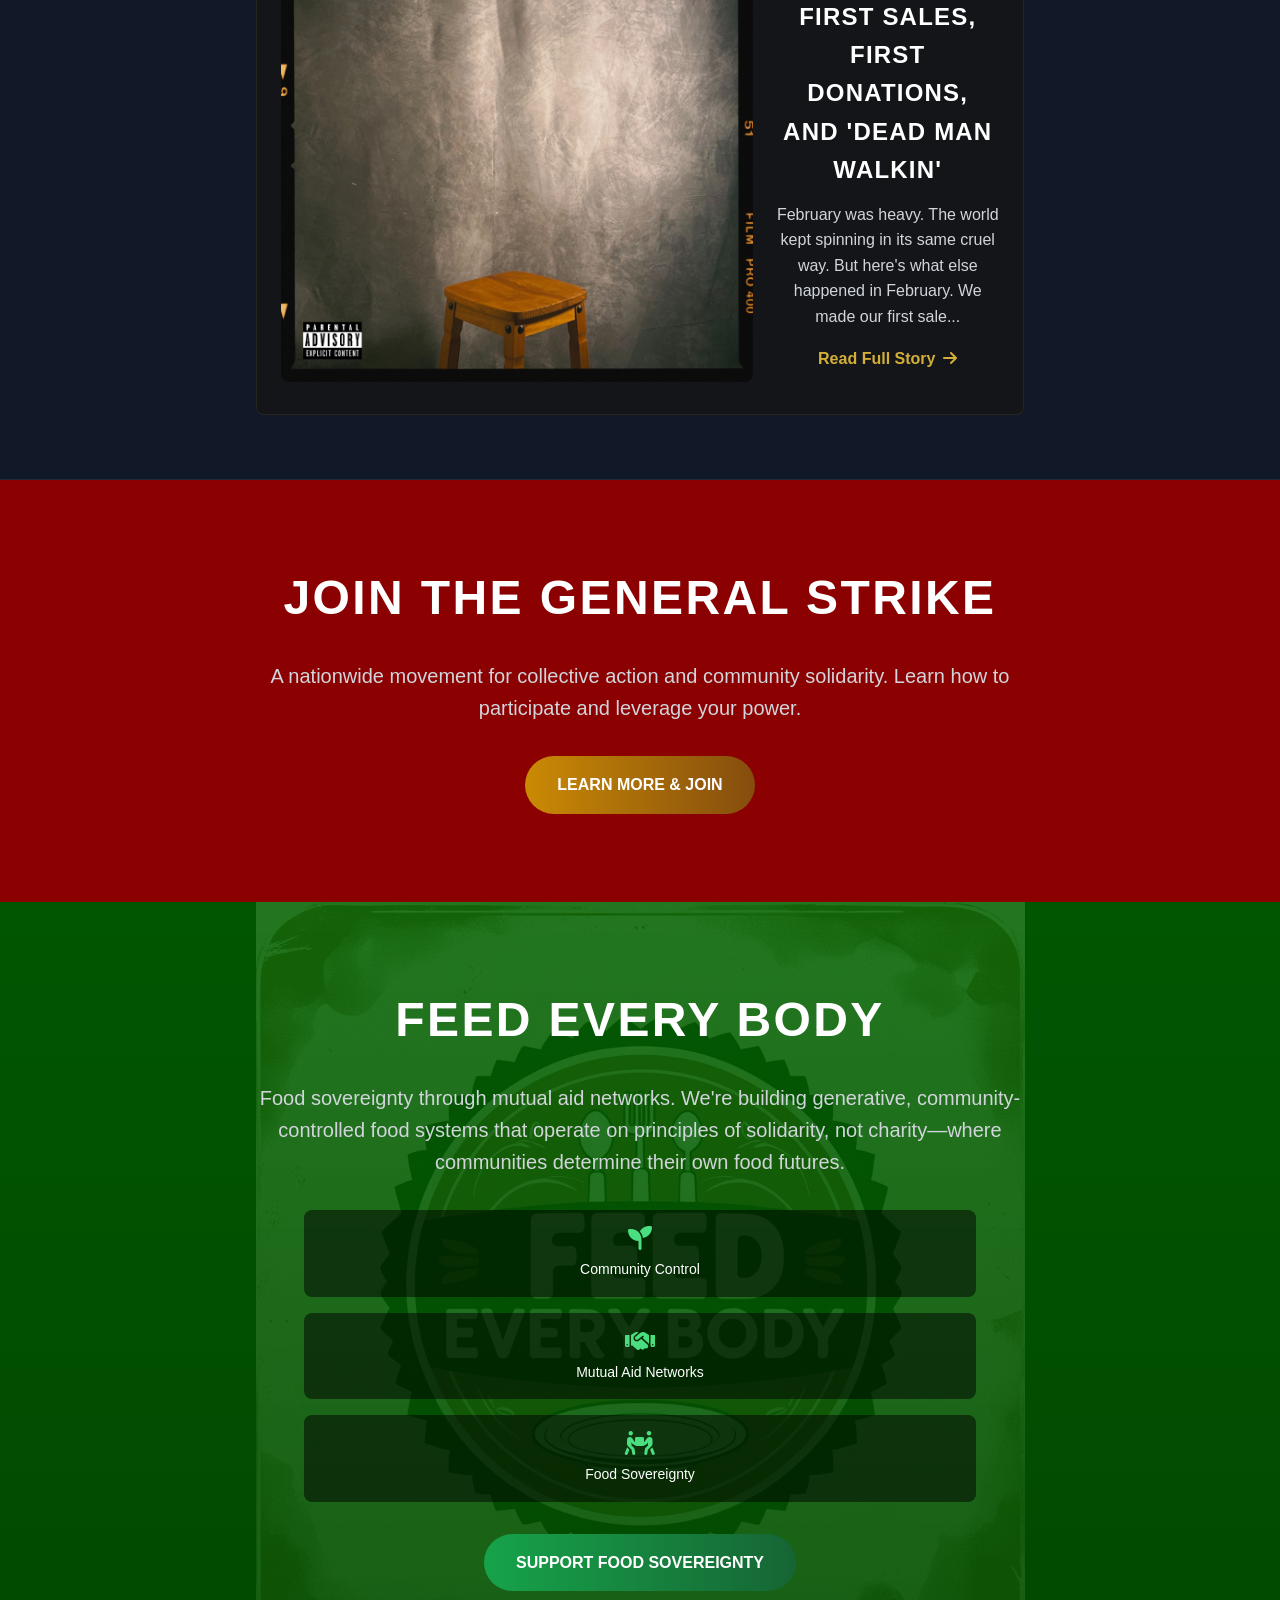
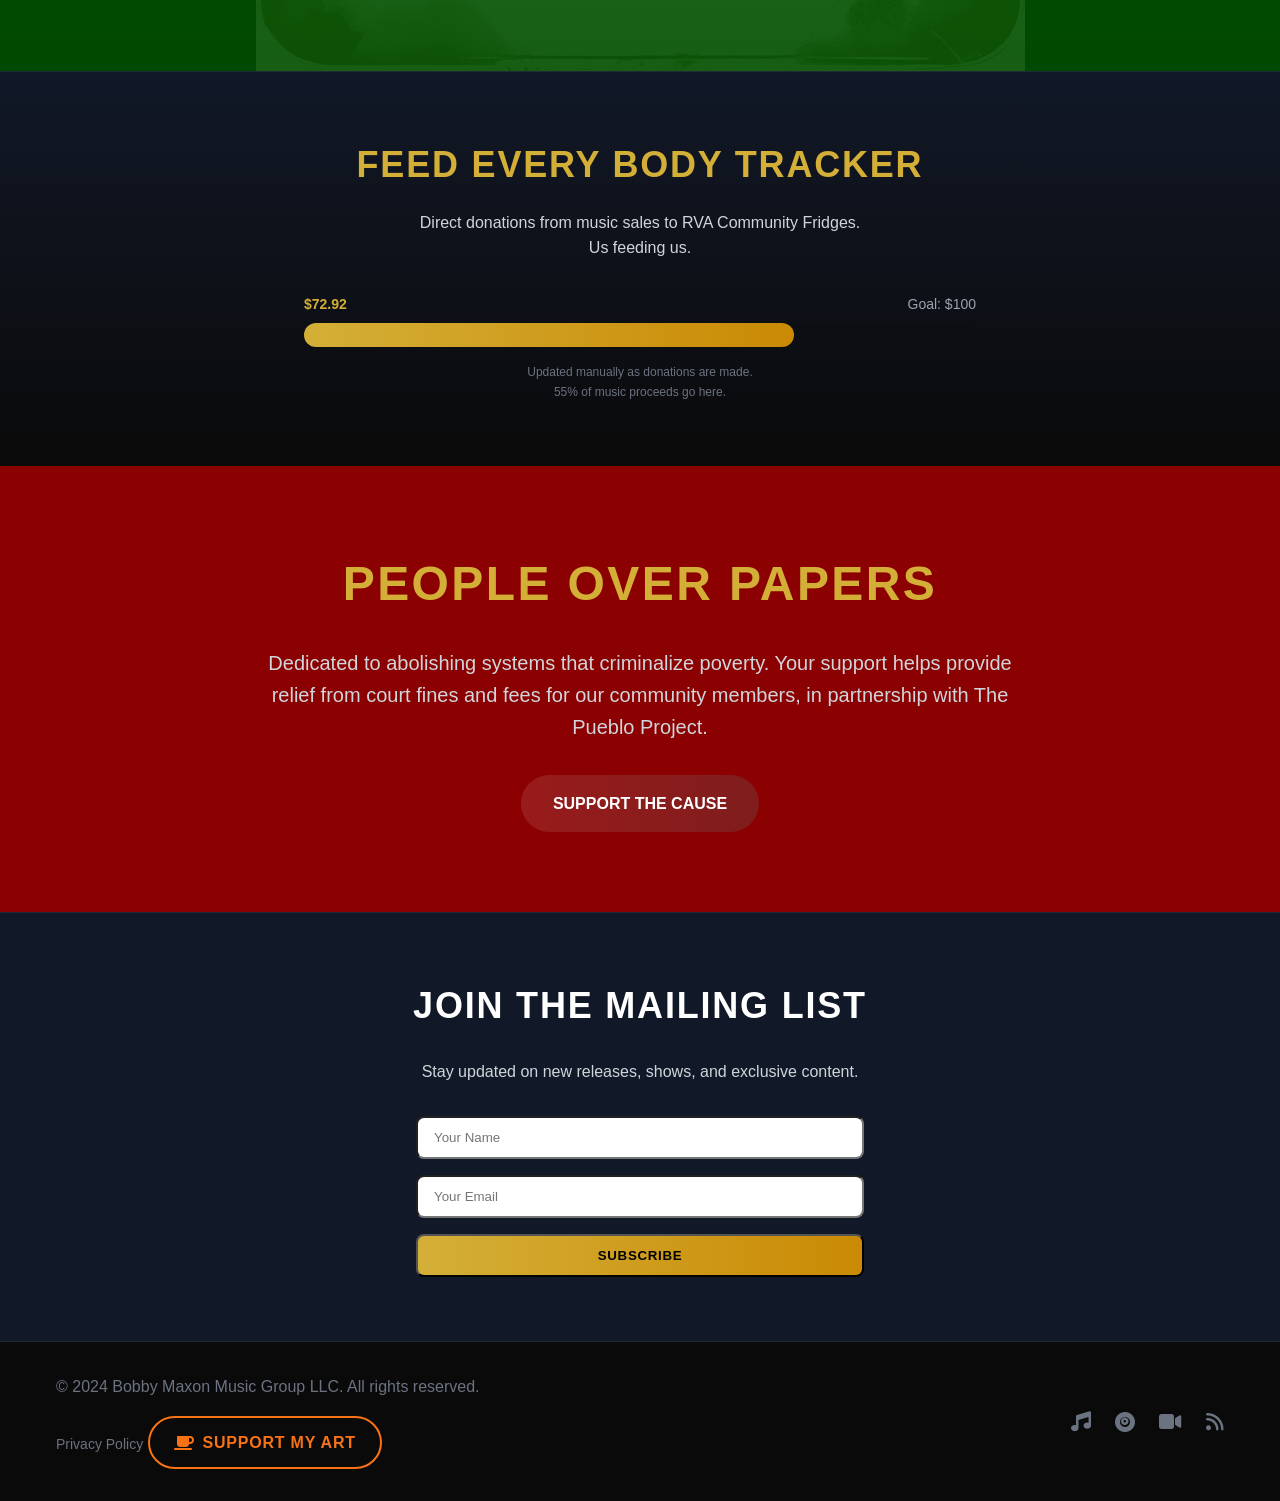
==== commit b277d59f: "Update index.html" ====
--- a/index.html
+++ b/index.html
@@ -144,7 +144,7 @@
     <section id="new-single" class="py-20 bg-rich-black" style="background-image: linear-gradient(to bottom, var(--rich-black), var(--gray-900));">
         <div class="container">
             <div class="text-center mb-12">
-                <span class="inline-block px-4 py-1 text-black text-sm font-bold rounded-full mb-4" style="background-color: var(--gold);">JUST RELEASED</span>
+                <span class="inline-block px-4 py-1 text-black text-sm font-bold rounded-full mb-4" style="background-color: var(--gold);">NEW MUSIC</span>
                 <h2 class="text-4xl md:text-5xl font-bold mb-4 text-white">Dead Man Walkin'</h2>
                 <p class="text-xl text-gold">Out Now</p>
             </div>
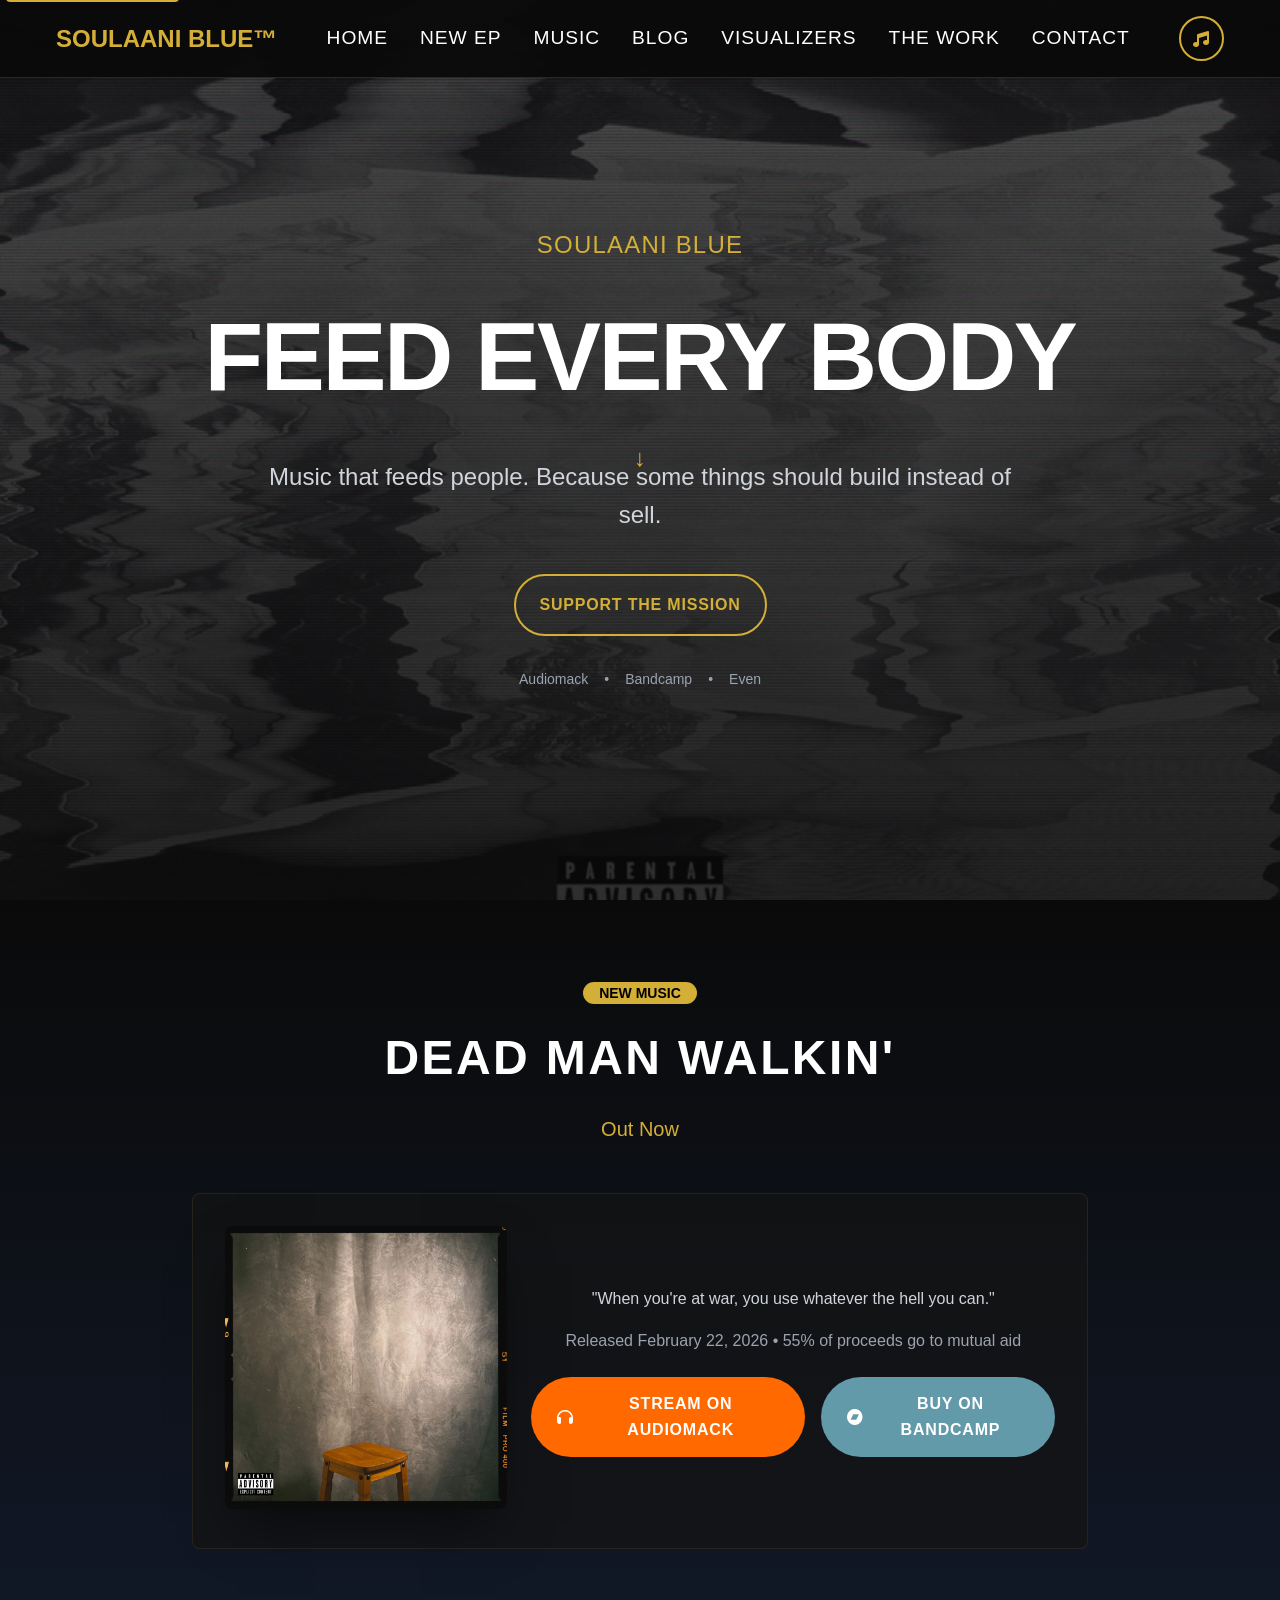
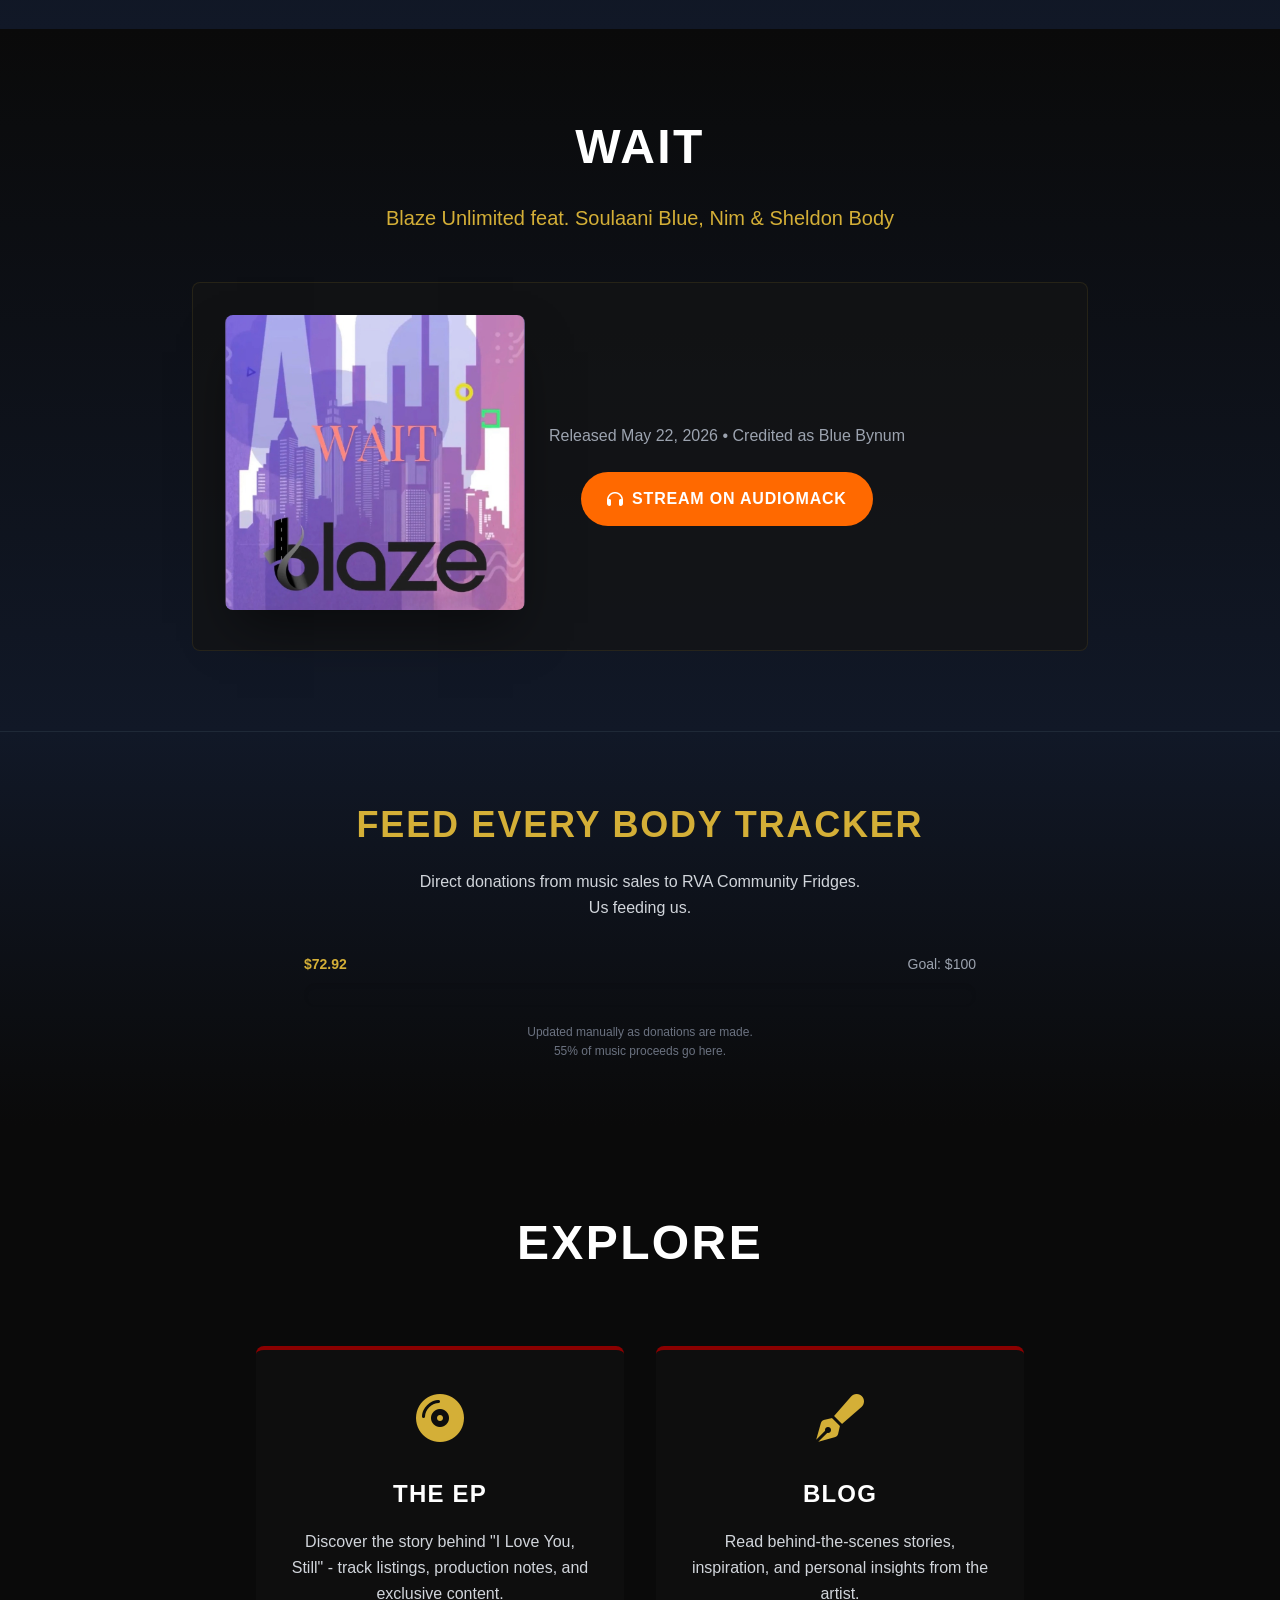
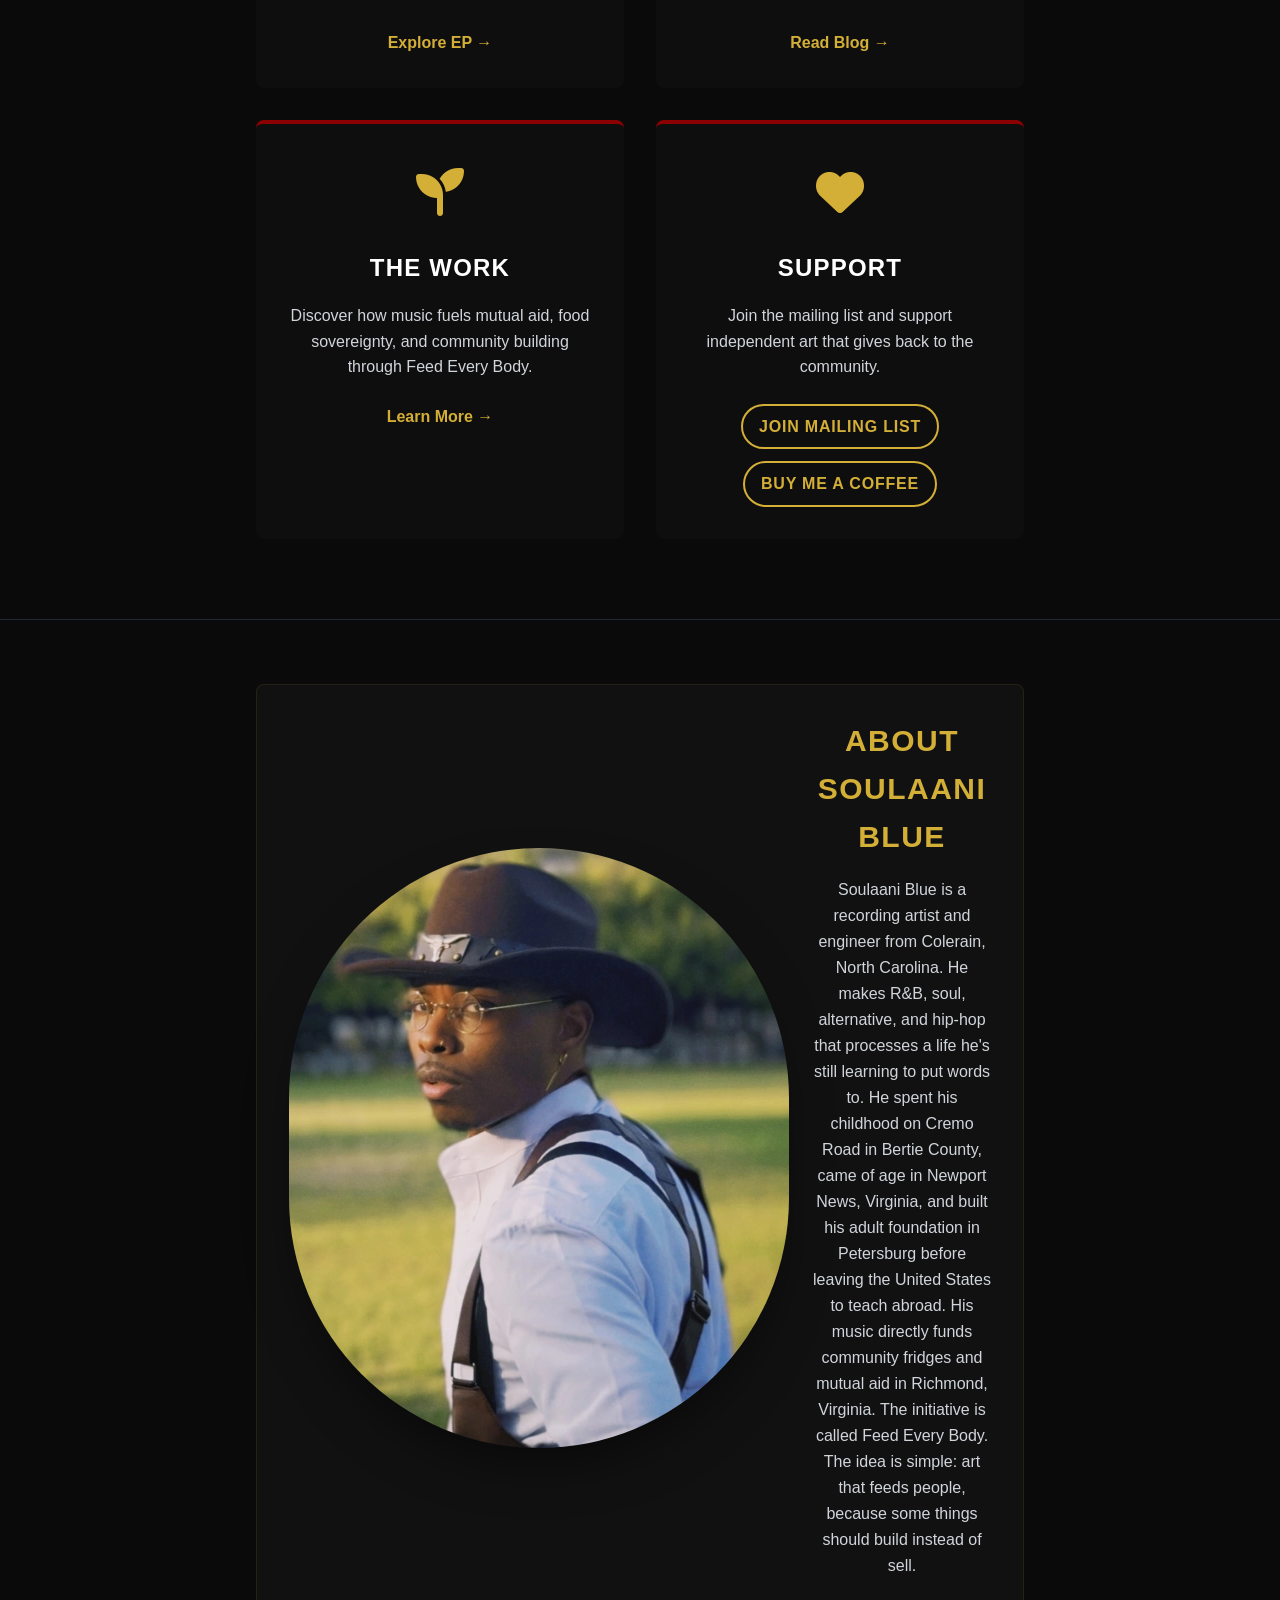
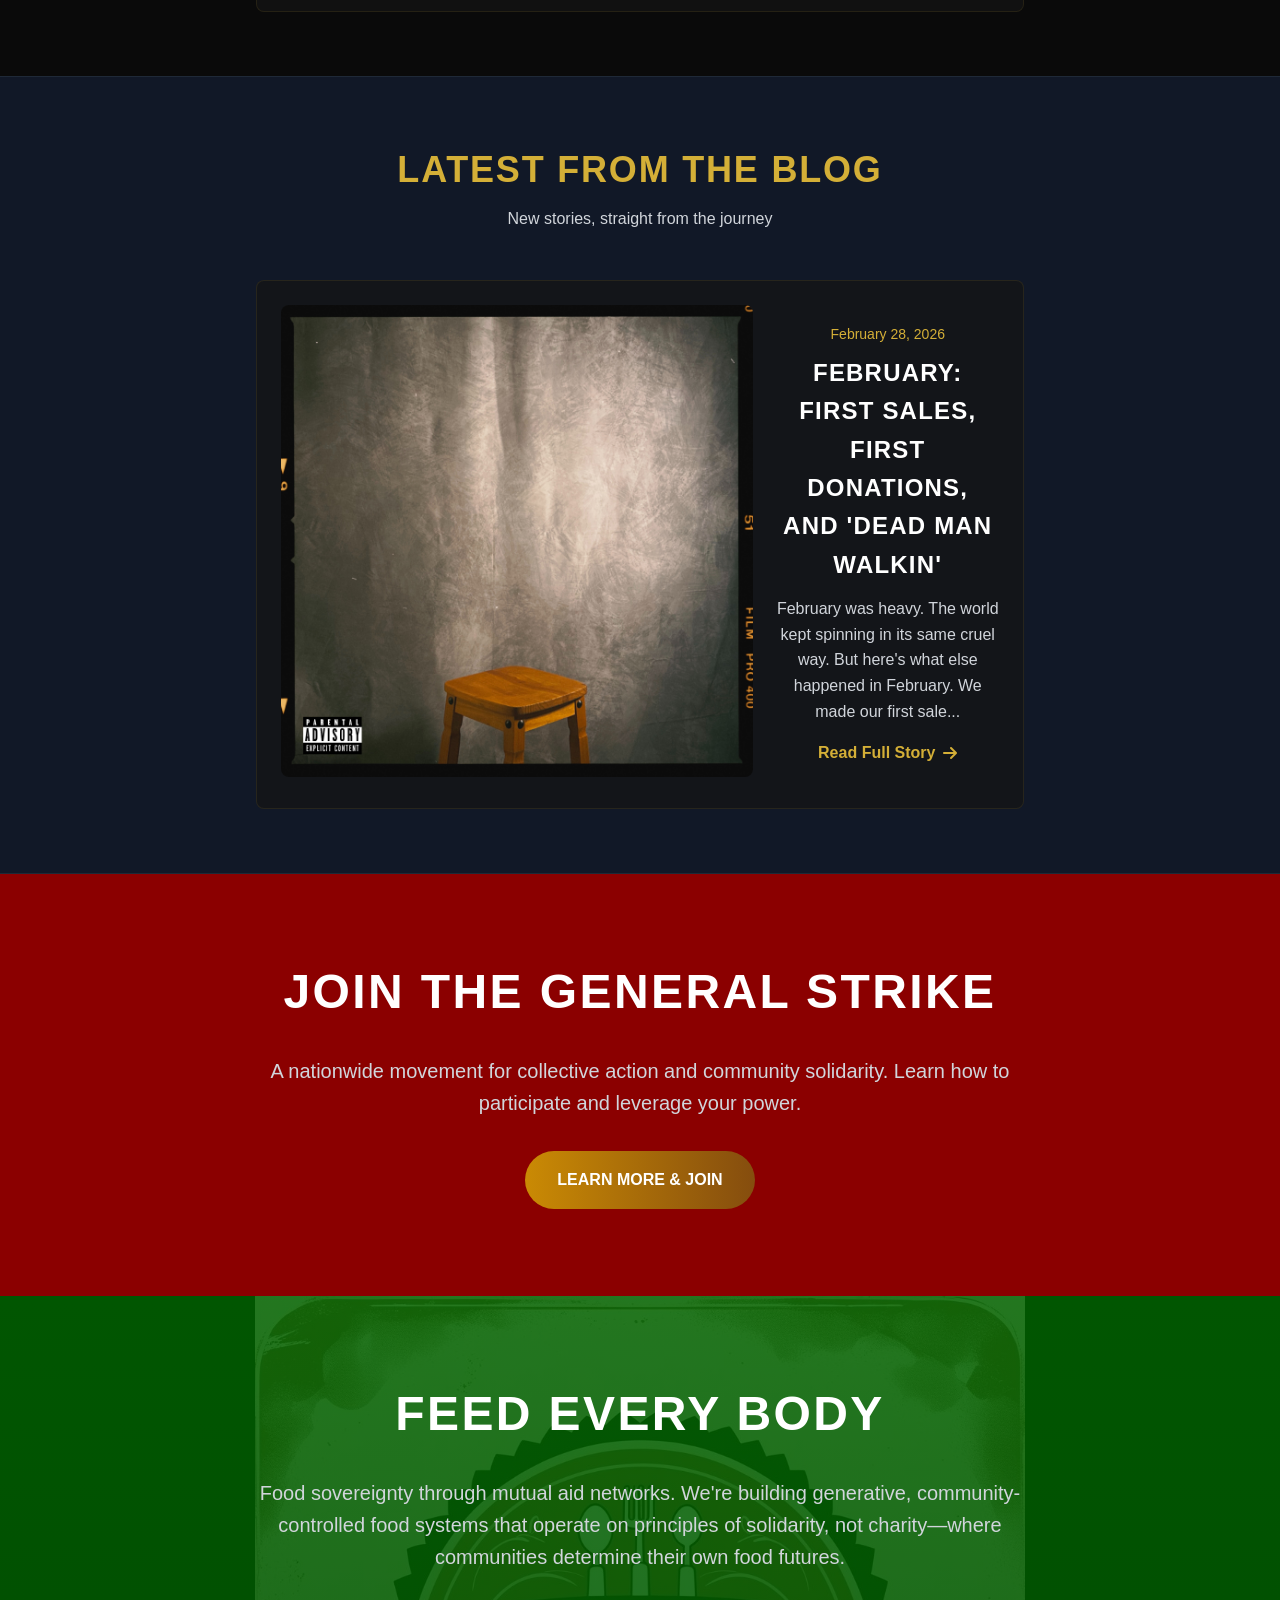
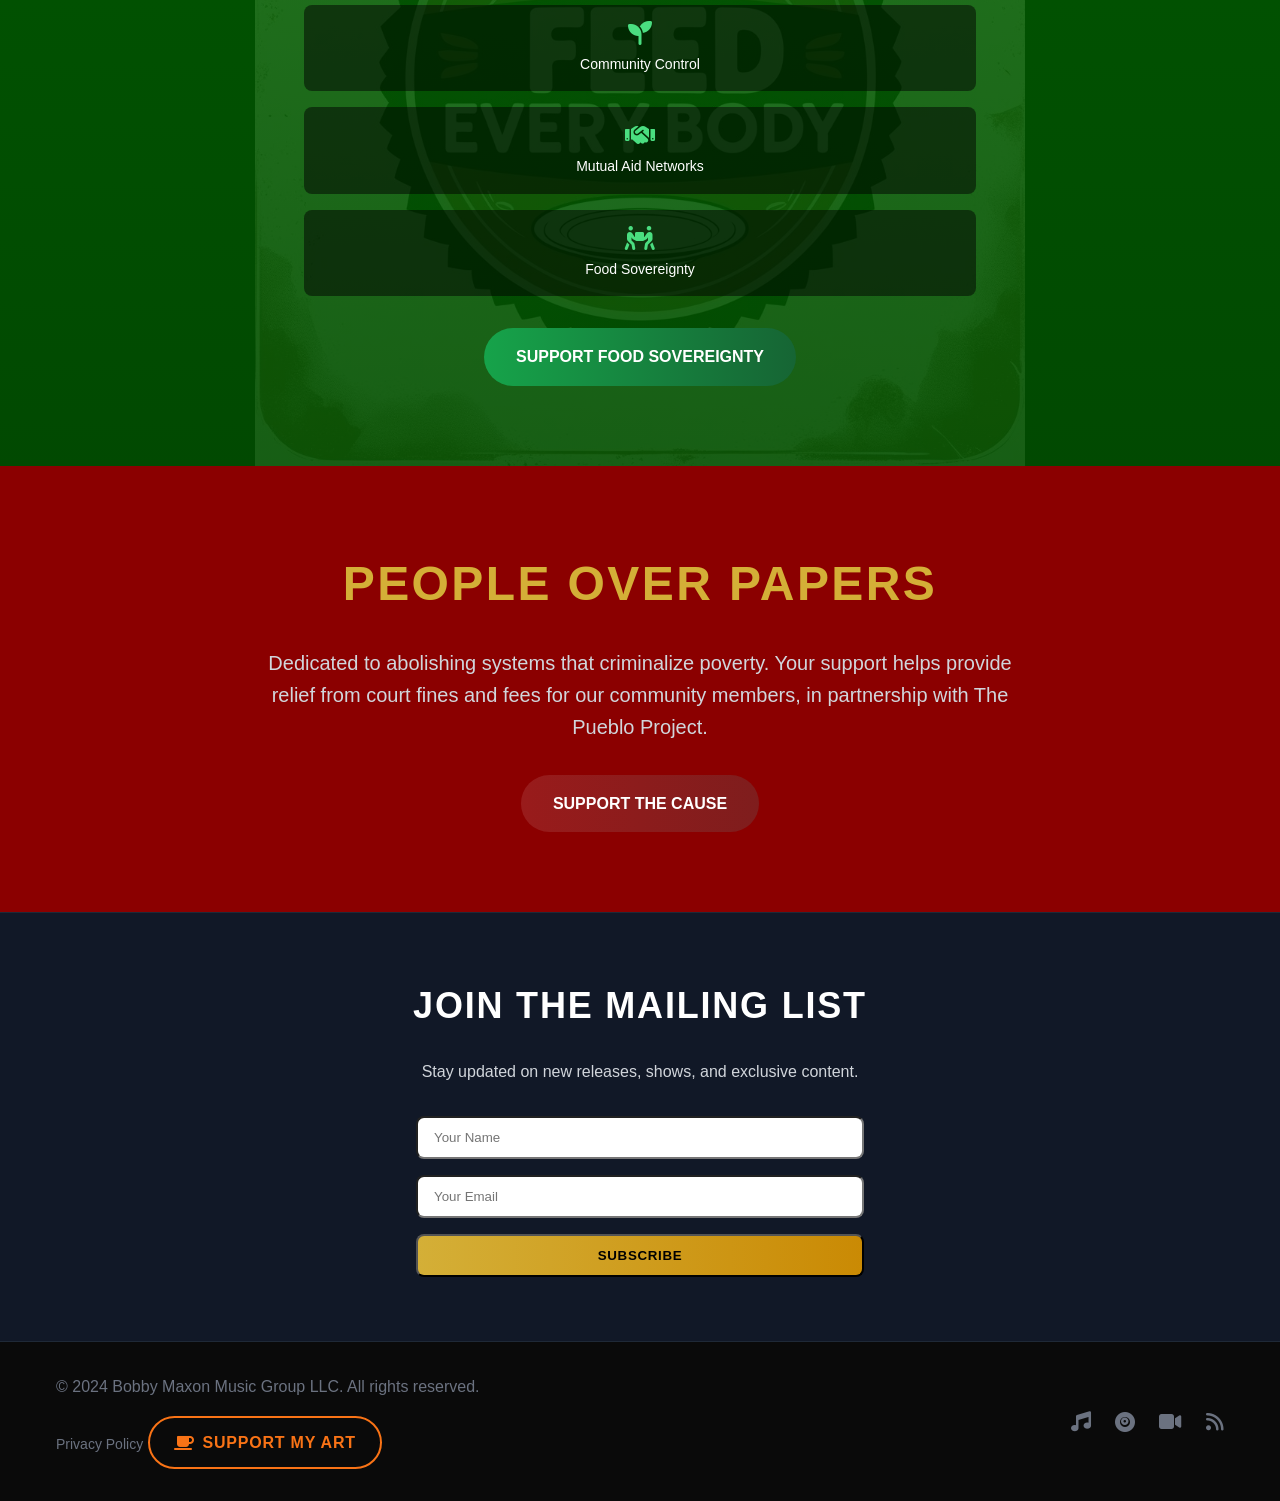
==== commit 17c46ecd: "Update index.html" ====
--- a/index.html
+++ b/index.html
@@ -117,21 +117,20 @@
     <section id="main-content" class="hero-section min-h-screen flex items-center justify-center relative pt-24 pb-20">
         <div class="container text-center fade-in">
             <div class="mb-10 slide-up delay-100">
-                <h3 class="text-xl md:text-2xl text-gold mb-4 tracking-wider">OUT NOW</h3>
-                <h1 class="text-5xl md:text-8xl font-bold mb-6 text-white impact-font tracking-tight">I LOVE YOU, STILL</h1>
-                <p class="text-xl md:text-2xl max-w-3xl mx-auto text-gray-300 mt-6"></p>
-            </div>
-            <div class="flex flex-col md:flex-row justify-center gap-4 slide-up delay-300 mt-16">
-                <div class="flex flex-col space-y-4 w-full max-w-xs mx-auto">
-                    <a href="https://soulaaniblue.bandcamp.com/" target="_blank" class="btn btn--gold w-full">
-                        <i class="fab fa-bandcamp mr-2"></i>ORDER ON BANDCAMP
-                    </a>
-                    <a href="https://www.even.biz/r/i-love-you-still-0bd194c2-5d75,4747,95b3,02a71223f704" target="_blank" class="btn btn--purple w-full">
-                        <i class="fas fa-store mr-2"></i>PURCHASE ON EVEN
-                    </a>
-                    <a href="https://audiomack.com/soulaaniblue/album/i-love-you-still-ep" target="_blank" class="btn btn--orange w-full">
-                        <i class="fas fa-headphones mr-2"></i>STREAM ON AUDIOMACK
-                    </a>
+                <h3 class="text-xl md:text-2xl text-gold mb-4 tracking-wider">SOULAANI BLUE</h3>
+                <h1 class="text-5xl md:text-8xl font-bold mb-6 text-white impact-font tracking-tight">FEED EVERY BODY</h1>
+                <p class="text-xl md:text-2xl max-w-3xl mx-auto text-gray-300 mt-6">Music that feeds people. Because some things should build instead of sell.</p>
+            </div>
+            <div class="flex flex-col items-center gap-4 slide-up delay-300 mt-10">
+                <a href="/feed-every-body.html" class="btn btn--gold btn-pulse text-lg px-10 py-4">
+                    SUPPORT THE MISSION
+                </a>
+                <div class="flex gap-4 mt-4 text-sm text-gray-400">
+                    <a href="https://audiomack.com/soulaaniblue" target="_blank" class="hover:text-gold transition-colors">Audiomack</a>
+                    <span class="text-gray-600">•</span>
+                    <a href="https://soulaaniblue.bandcamp.com/" target="_blank" class="hover:text-gold transition-colors">Bandcamp</a>
+                    <span class="text-gray-600">•</span>
+                    <a href="https://www.even.biz/r/i-love-you-still-0bd194c2-5d75,4747,95b3,02a71223f704" target="_blank" class="hover:text-gold transition-colors">Even</a>
                 </div>
             </div>
         </div>
@@ -169,40 +168,59 @@
             </div>
         </div>
     </section>
+
     <!-- WAIT Section -->
-<section id="wait" class="py-20 bg-rich-black" style="background-image: linear-gradient(to bottom, var(--rich-black), var(--gray-900));">
-    <div class="container">
-        <div class="text-center mb-12">
-            <h2 class="text-4xl md:text-5xl font-bold mb-4 text-white">WAIT</h2>
-            <p class="text-xl text-gold">Blaze Unlimited feat. Soulaani Blue, Nim & Sheldon Body</p>
-        </div>
-        <div class="max-w-4xl mx-auto">
-            <div class="music-card p-8 flex flex-col md:flex-row gap-8 items-center">
-                <div class="md:w-1/3">
-                    <img src="/images/WAIT%20COVER%20ART.jpg" alt="WAIT cover art" class="music-card__image w-full rounded-lg shadow-2xl">
-                </div>
-                <div class="md:w-2/3 text-center md:text-left">
-                    <p class="text-gray-300 text-lg mb-4 leading-relaxed">
-                    </p>
-                    <p class="text-gray-400 mb-6">
-                        Released May 22, 2026 • Credited as Blue Bynum
-                    </p>
-                    <div class="flex flex-wrap justify-center md:justify-start gap-4">
-                        <a href="https://audiomack.com/blaze-unltd/song/wait?share-user-id=151992693" target="_blank" class="btn btn--audiomack">
-                            <i class="fas fa-headphones mr-2"></i>Stream on Audiomack
-                        </a>
-                    </div>
-                </div>
-            </div>
-        </div>
-    </div>
-</section>
-
-    <!-- Quick Links Section -->
+    <section id="wait" class="py-20 bg-rich-black" style="background-image: linear-gradient(to bottom, var(--rich-black), var(--gray-900));">
+        <div class="container">
+            <div class="text-center mb-12">
+                <h2 class="text-4xl md:text-5xl font-bold mb-4 text-white">WAIT</h2>
+                <p class="text-xl text-gold">Blaze Unlimited feat. Soulaani Blue, Nim & Sheldon Body</p>
+            </div>
+            <div class="max-w-4xl mx-auto">
+                <div class="music-card p-8 flex flex-col md:flex-row gap-8 items-center">
+                    <div class="md:w-1/3">
+                        <img src="/images/WAIT%20COVER%20ART.jpg" alt="WAIT cover art" class="music-card__image w-full rounded-lg shadow-2xl">
+                    </div>
+                    <div class="md:w-2/3 text-center md:text-left">
+                        <p class="text-gray-300 text-lg mb-4 leading-relaxed">
+                        </p>
+                        <p class="text-gray-400 mb-6">
+                            Released May 22, 2026 • Credited as Blue Bynum
+                        </p>
+                        <div class="flex flex-wrap justify-center md:justify-start gap-4">
+                            <a href="https://audiomack.com/blaze-unltd/song/wait?share-user-id=151992693" target="_blank" class="btn btn--audiomack">
+                                <i class="fas fa-headphones mr-2"></i>Stream on Audiomack
+                            </a>
+                        </div>
+                    </div>
+                </div>
+            </div>
+        </div>
+    </section>
+
+    <!-- Donation Tracker – moved up -->
+    <section class="py-16 bg-rich-black" style="border-top: 1px solid #1F2937; background-image: linear-gradient(to top, var(--rich-black), var(--gray-900));">
+        <div class="container text-center">
+            <h2 class="text-3xl md:text-4xl font-bold mb-4 text-gold">FEED EVERY BODY TRACKER</h2>
+            <p class="text-lg text-gray-300 max-w-2xl mx-auto mb-8">Direct donations from music sales to RVA Community Fridges. <br> Us feeding us.</p>
+            <div class="max-w-2xl mx-auto">
+                <div class="flex justify-between mb-2 text-sm text-gray-400">
+                    <span class="font-bold text-gold">$<span id="current-donations">36.92</span></span>
+                    <span>Goal: $<span id="goal-donations">100</span></span>
+                </div>
+                <div class="w-full h-6 bg-gray-800 rounded-full overflow-hidden shadow-inner">
+                    <div id="progress-fill" class="h-full rounded-full transition-all duration-1000 ease-out" style="width: 0%; background: linear-gradient(to right, #D4AF37, #ca8a04);"></div>
+                </div>
+                <p class="text-xs text-gray-500 mt-4">Updated manually as donations are made. <br> 55% of music proceeds go here.</p>
+            </div>
+        </div>
+    </section>
+
+    <!-- Quick Links Section (simplified) -->
     <section id="quick-links" class="py-20 bg-rich-black">
         <div class="container">
             <h2 class="text-4xl md:text-5xl font-bold mb-16 text-center text-white">EXPLORE</h2>
-            <div class="grid grid-cols-1 md:grid-cols-2 lg:grid-cols-3 gap-8 max-w-6xl mx-auto">
+            <div class="grid grid-cols-1 md:grid-cols-2 gap-8 max-w-3xl mx-auto">
                 <!-- EP Card -->
                 <a href="ep.html" class="ep-card rounded-lg p-8 text-center hover:no-underline group">
                     <div class="text-5xl text-gold mb-4 group-hover:scale-110 transition-transform duration-300"><i class="fas fa-compact-disc"></i></div>
@@ -210,26 +228,12 @@
                     <p class="text-gray-300 mb-6">Discover the story behind "I Love You, Still" - track listings, production notes, and exclusive content.</p>
                     <span class="text-gold font-bold group-hover:underline">Explore EP →</span>
                 </a>
-                <!-- Music Card -->
-                <a href="music.html" class="ep-card rounded-lg p-8 text-center hover:no-underline group">
-                    <div class="text-5xl text-gold mb-4 group-hover:scale-110 transition-transform duration-300"><i class="fas fa-music"></i></div>
-                    <h3 class="text-2xl font-bold text-white mb-4">MUSIC</h3>
-                    <p class="text-gray-300 mb-6">Listen to previous work, collaborations, and discover Soulaani Blue's musical journey.</p>
-                    <span class="text-gold font-bold group-hover:underline">Explore Music →</span>
-                </a>
                 <!-- Blog Card -->
                 <a href="blog.html" class="ep-card rounded-lg p-8 text-center hover:no-underline group">
                     <div class="text-5xl text-gold mb-4 group-hover:scale-110 transition-transform duration-300"><i class="fas fa-pen-fancy"></i></div>
                     <h3 class="text-2xl font-bold text-white mb-4">BLOG</h3>
                     <p class="text-gray-300 mb-6">Read behind-the-scenes stories, inspiration, and personal insights from the artist.</p>
                     <span class="text-gold font-bold group-hover:underline">Read Blog →</span>
-                </a>
-                <!-- Visualizers Card -->
-                <a href="visualizers.html" class="ep-card rounded-lg p-8 text-center hover:no-underline group">
-                    <div class="text-5xl text-gold mb-4 group-hover:scale-110 transition-transform duration-300"><i class="fas fa-film"></i></div>
-                    <h3 class="text-2xl font-bold text-white mb-4">VISUALIZERS</h3>
-                    <p class="text-gray-300 mb-6">Experience the visual journey with music videos and visualizers for each track.</p>
-                    <span class="text-gold font-bold group-hover:underline">Watch Visualizers →</span>
                 </a>
                 <!-- The Work Card -->
                 <a href="work.html" class="ep-card rounded-lg p-8 text-center hover:no-underline group">
@@ -335,24 +339,6 @@
                 <a href="https://www.rvacommunityfridges.com/donate?fbclid=PAQ0xDSwMLTgRleHRuA2FlbQIxMQABp56X1KuhBv5F-un1zK59V2EAhn8y7qrYHp7LDT3cxY9BuiQ18UvN4Oq-hcMq_aem_FlWyxfX_vMKVAFlEdUNqjQ" target="_blank" class="inline-block px-8 py-4 bg-gradient-to-r from-green-600 to-green-800 text-white font-bold rounded-full hover:from-green-500 hover:to-green-700 transition-all duration-300 transform hover:-translate-y-1 hover:shadow-lg hover:shadow-green-500/30 active:translate-y-0">
                     SUPPORT FOOD SOVEREIGNTY
                 </a>
-            </div>
-        </div>
-    </section>
-
-    <!-- Donation Tracker -->
-    <section class="py-16 bg-rich-black" style="border-top: 1px solid #1F2937; background-image: linear-gradient(to top, var(--rich-black), var(--gray-900));">
-        <div class="container text-center">
-            <h2 class="text-3xl md:text-4xl font-bold mb-4 text-gold">FEED EVERY BODY TRACKER</h2>
-            <p class="text-lg text-gray-300 max-w-2xl mx-auto mb-8">Direct donations from music sales to RVA Community Fridges. <br> Us feeding us.</p>
-            <div class="max-w-2xl mx-auto">
-                <div class="flex justify-between mb-2 text-sm text-gray-400">
-                    <span class="font-bold text-gold">$<span id="current-donations">36.92</span></span>
-                    <span>Goal: $<span id="goal-donations">100</span></span>
-                </div>
-                <div class="w-full h-6 bg-gray-800 rounded-full overflow-hidden shadow-inner">
-                <div id="progress-fill" class="h-full rounded-full transition-all duration-1000 ease-out" style="width: 0%; background: linear-gradient(to right, #D4AF37, #ca8a04);"></div>
-               </div>
-                <p class="text-xs text-gray-500 mt-4">Updated manually as donations are made. <br> 55% of music proceeds go here.</p>
             </div>
         </div>
     </section>
@@ -512,4 +498,4 @@
         }
     </script>
 </body>
-</html>
+</html>
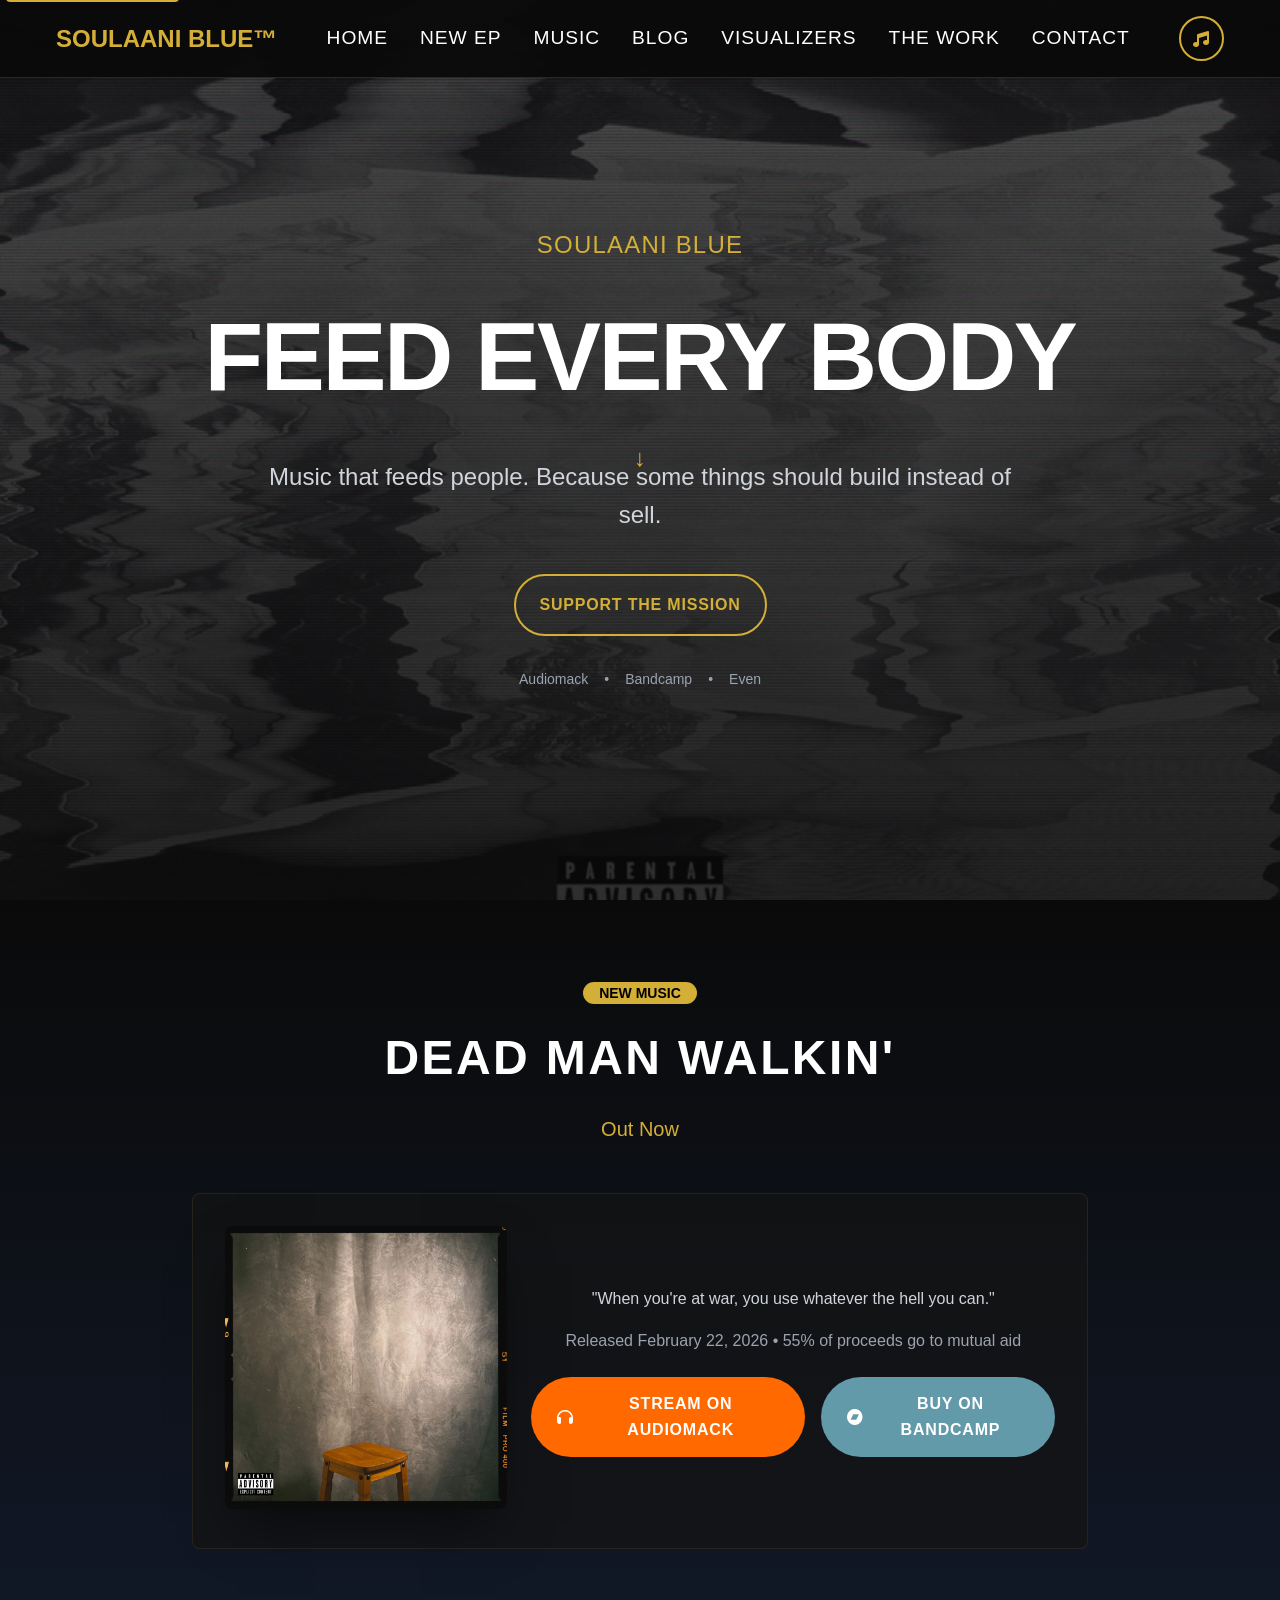
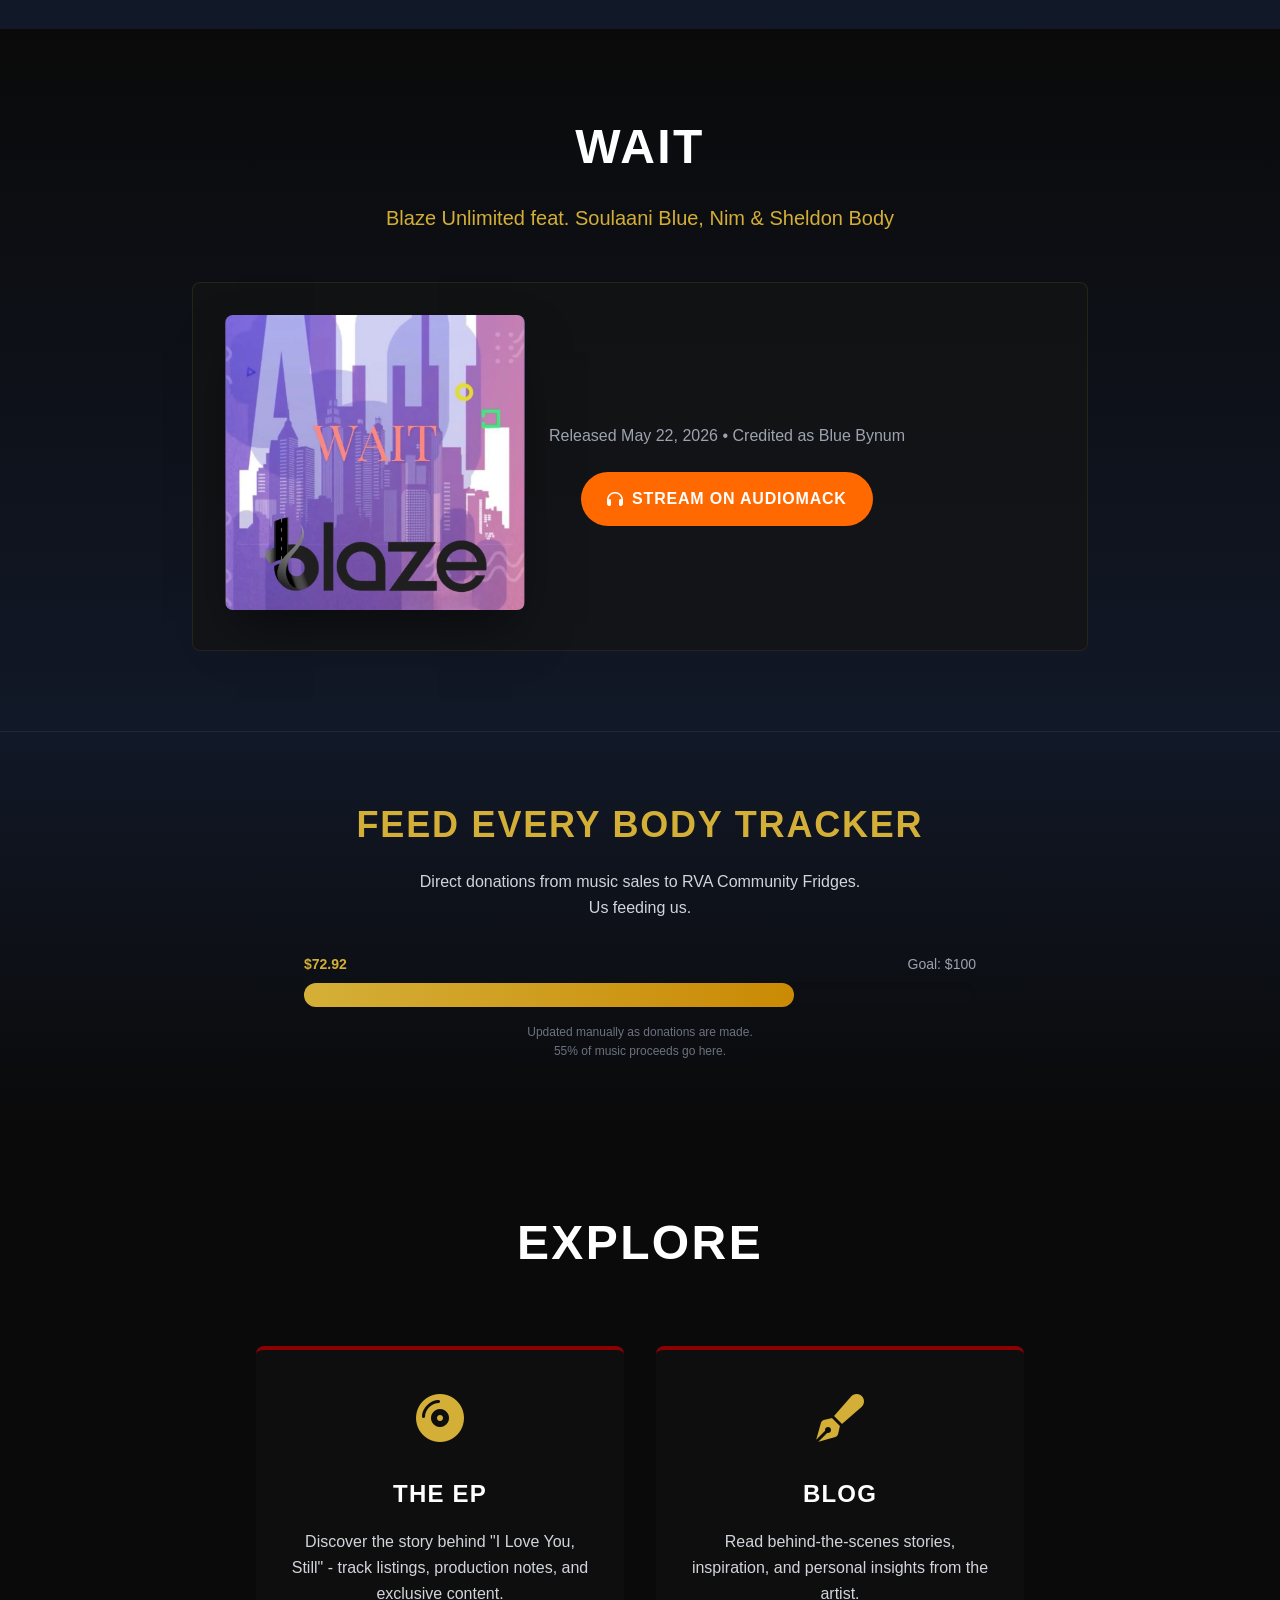
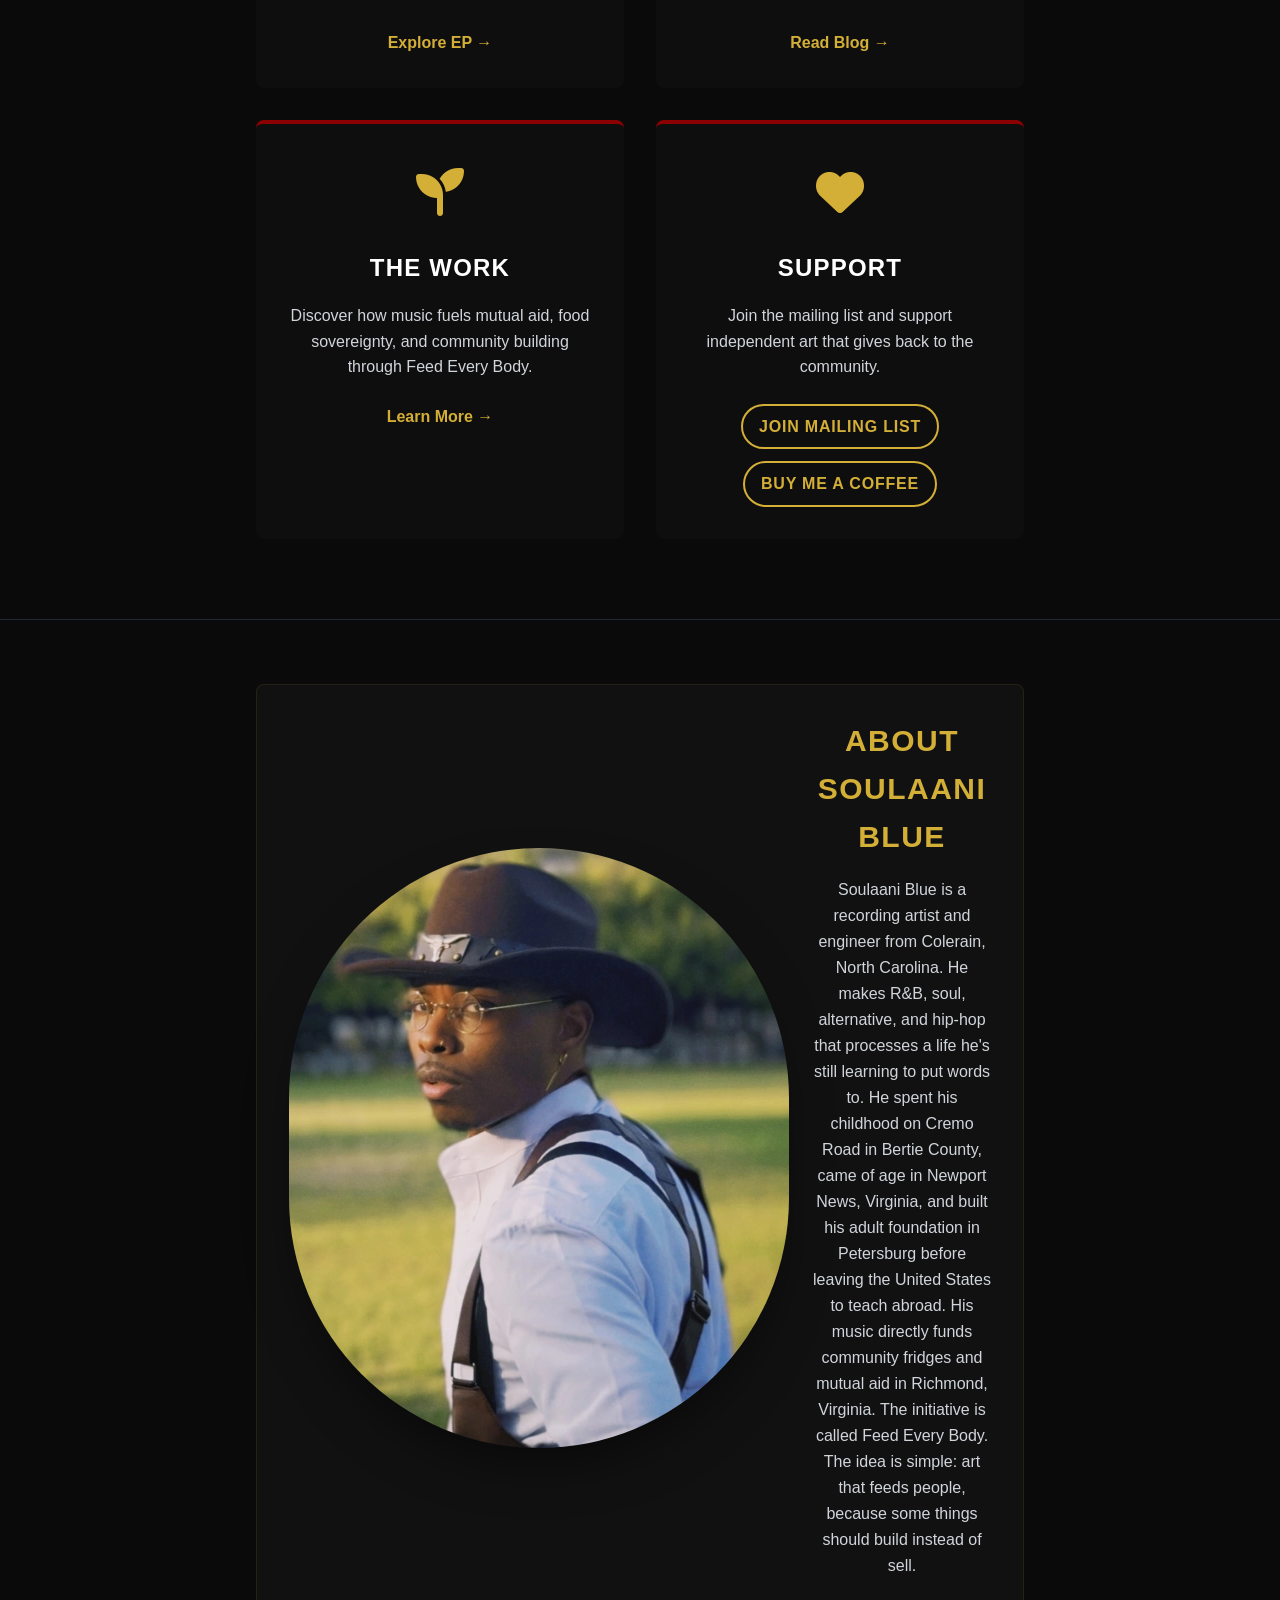
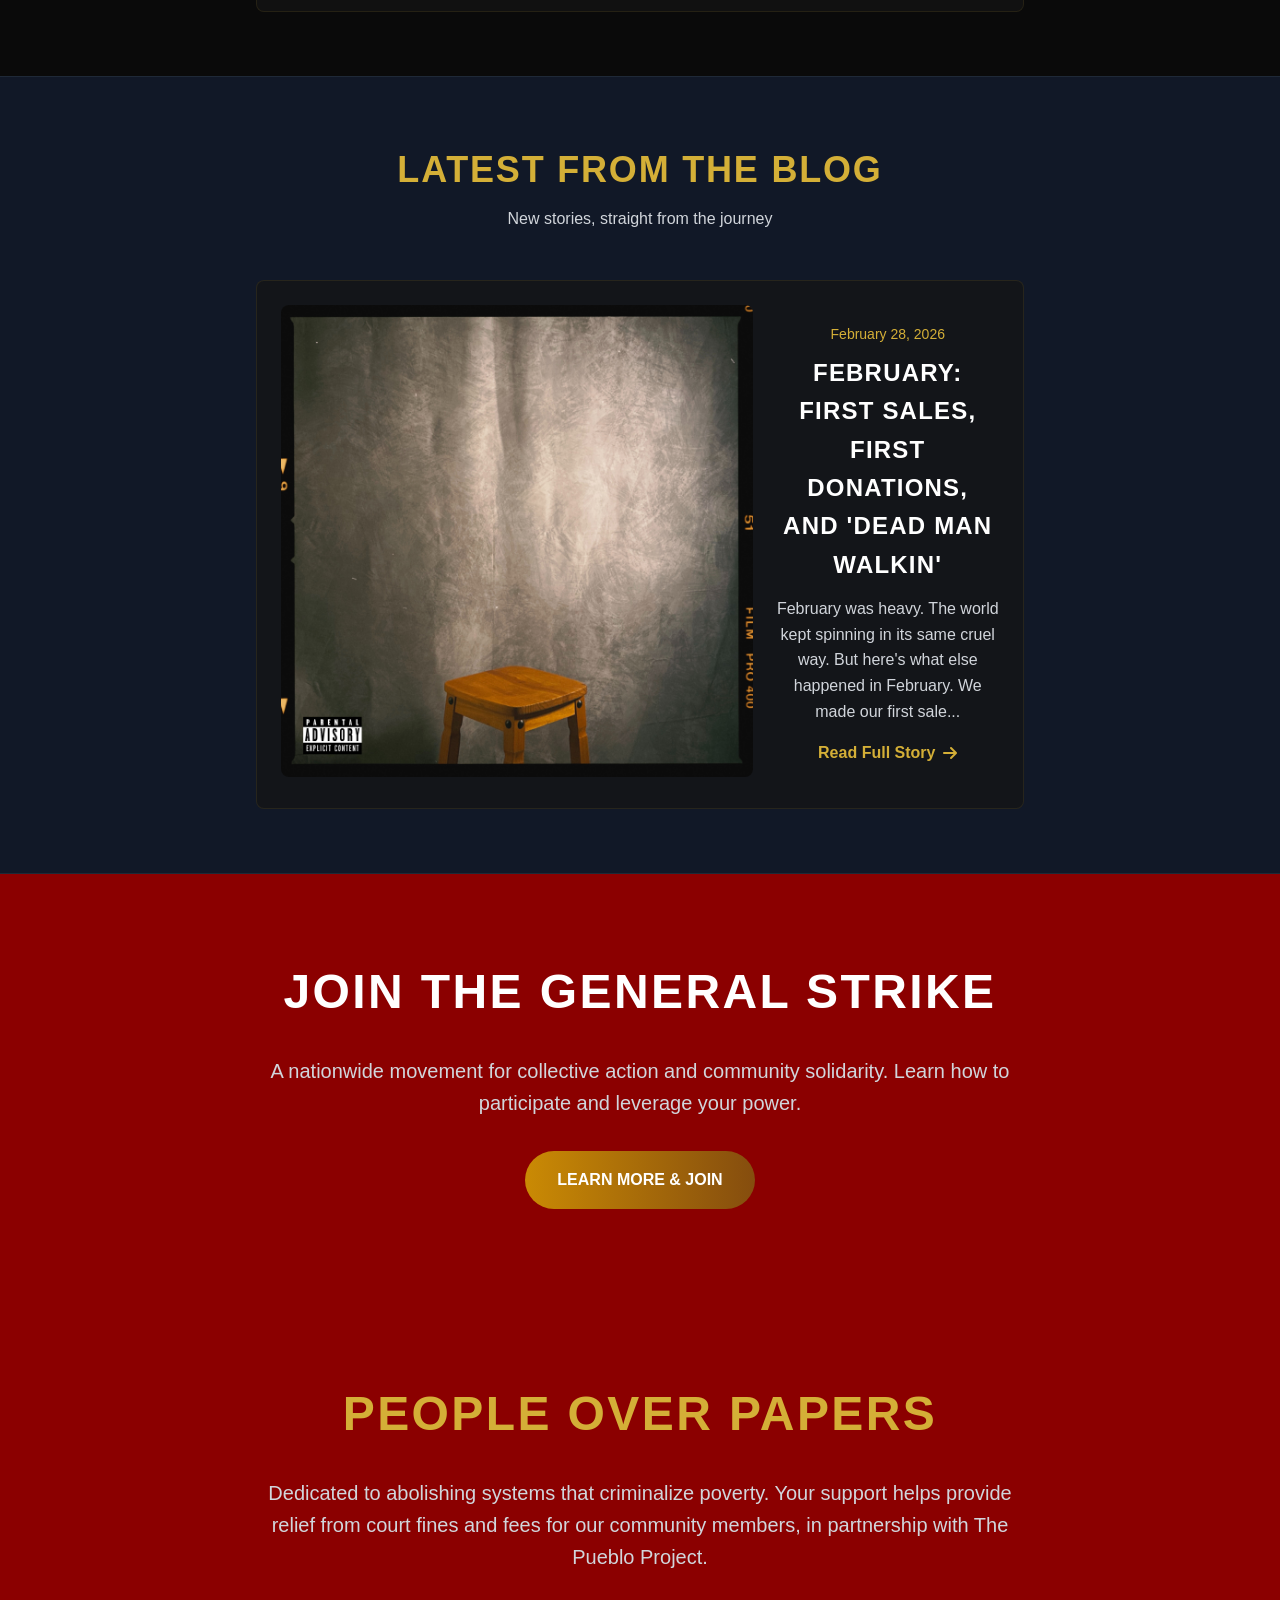
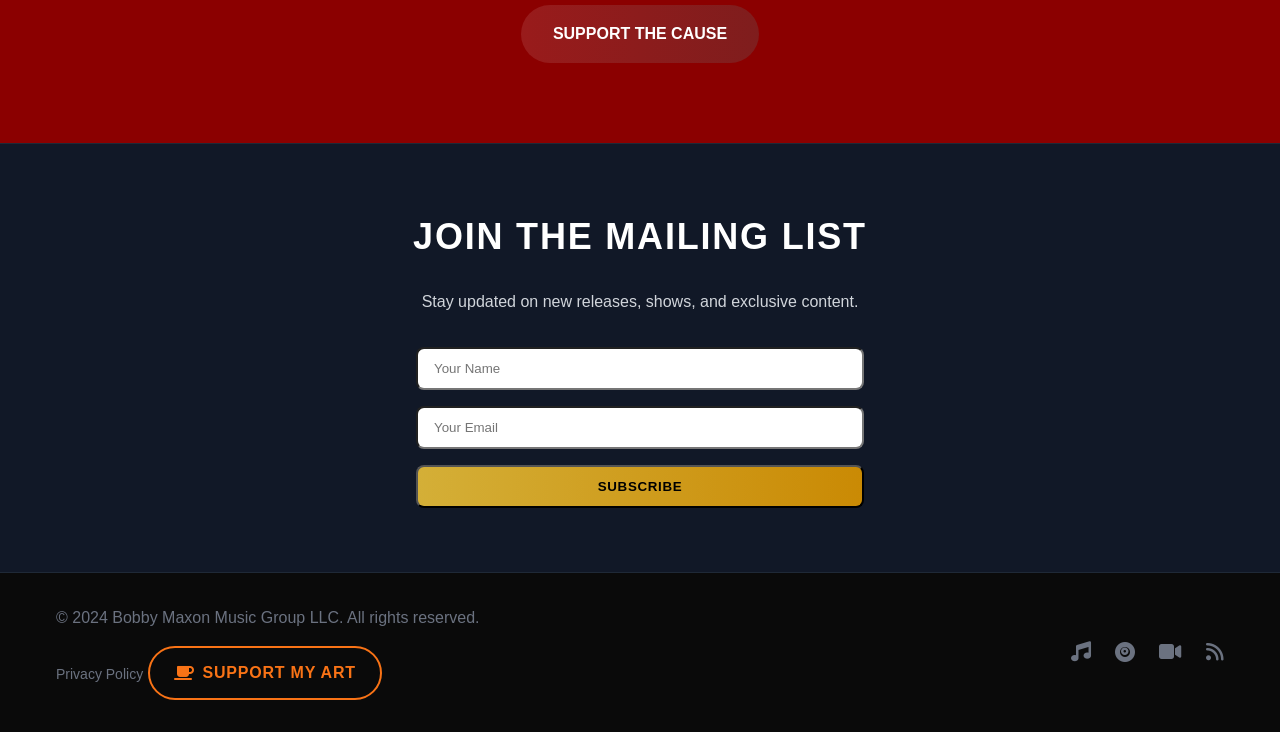
==== commit 000adfaf: "Update index.html" ====
--- a/index.html
+++ b/index.html
@@ -311,38 +311,6 @@
         </div>
     </section>
 
-    <!-- Feed Every Body Section -->
-    <section id="feed-every-body" class="py-20 relative" style="background: linear-gradient(rgba(0, 100, 0, 0.85), rgba(0, 80, 0, 0.9)), url('/images/feed-every-body-bg.png') center/contain no-repeat;" aria-labelledby="feed-every-body-heading">
-        <div class="container text-center relative z-10">
-            <h2 id="feed-every-body-heading" class="text-4xl md:text-5xl font-bold mb-6 text-white slide-up delay-100">FEED EVERY BODY</h2>
-            <p class="text-xl text-gray-300 max-w-3xl mx-auto mb-8 slide-up delay-100">
-                Food sovereignty through mutual aid networks. We're building generative, community-controlled food systems 
-                that operate on principles of solidarity, not charity—where communities determine their own food futures.
-            </p>
-            <div class="max-w-2xl mx-auto mb-8 slide-up delay-150">
-                <div class="grid grid-cols-1 md:grid-cols-3 gap-4 text-center">
-                    <div class="bg-black bg-opacity-50 p-4 rounded-lg">
-                        <i class="fas fa-seedling text-green-400 text-2xl mb-2"></i>
-                        <p class="text-sm">Community Control</p>
-                    </div>
-                    <div class="bg-black bg-opacity-50 p-4 rounded-lg">
-                        <i class="fas fa-handshake text-green-400 text-2xl mb-2"></i>
-                        <p class="text-sm">Mutual Aid Networks</p>
-                    </div>
-                    <div class="bg-black bg-opacity-50 p-4 rounded-lg">
-                        <i class="fas fa-people-carry text-green-400 text-2xl mb-2"></i>
-                        <p class="text-sm">Food Sovereignty</p>
-                    </div>
-                </div>
-            </div>
-            <div class="slide-up delay-200">
-                <a href="https://www.rvacommunityfridges.com/donate?fbclid=PAQ0xDSwMLTgRleHRuA2FlbQIxMQABp56X1KuhBv5F-un1zK59V2EAhn8y7qrYHp7LDT3cxY9BuiQ18UvN4Oq-hcMq_aem_FlWyxfX_vMKVAFlEdUNqjQ" target="_blank" class="inline-block px-8 py-4 bg-gradient-to-r from-green-600 to-green-800 text-white font-bold rounded-full hover:from-green-500 hover:to-green-700 transition-all duration-300 transform hover:-translate-y-1 hover:shadow-lg hover:shadow-green-500/30 active:translate-y-0">
-                    SUPPORT FOOD SOVEREIGNTY
-                </a>
-            </div>
-        </div>
-    </section>
-
     <!-- People Over Papers Section -->
     <section id="people-over-papers" class="py-20 bg-deep-red" aria-labelledby="people-over-papers-heading">
         <div class="container text-center">
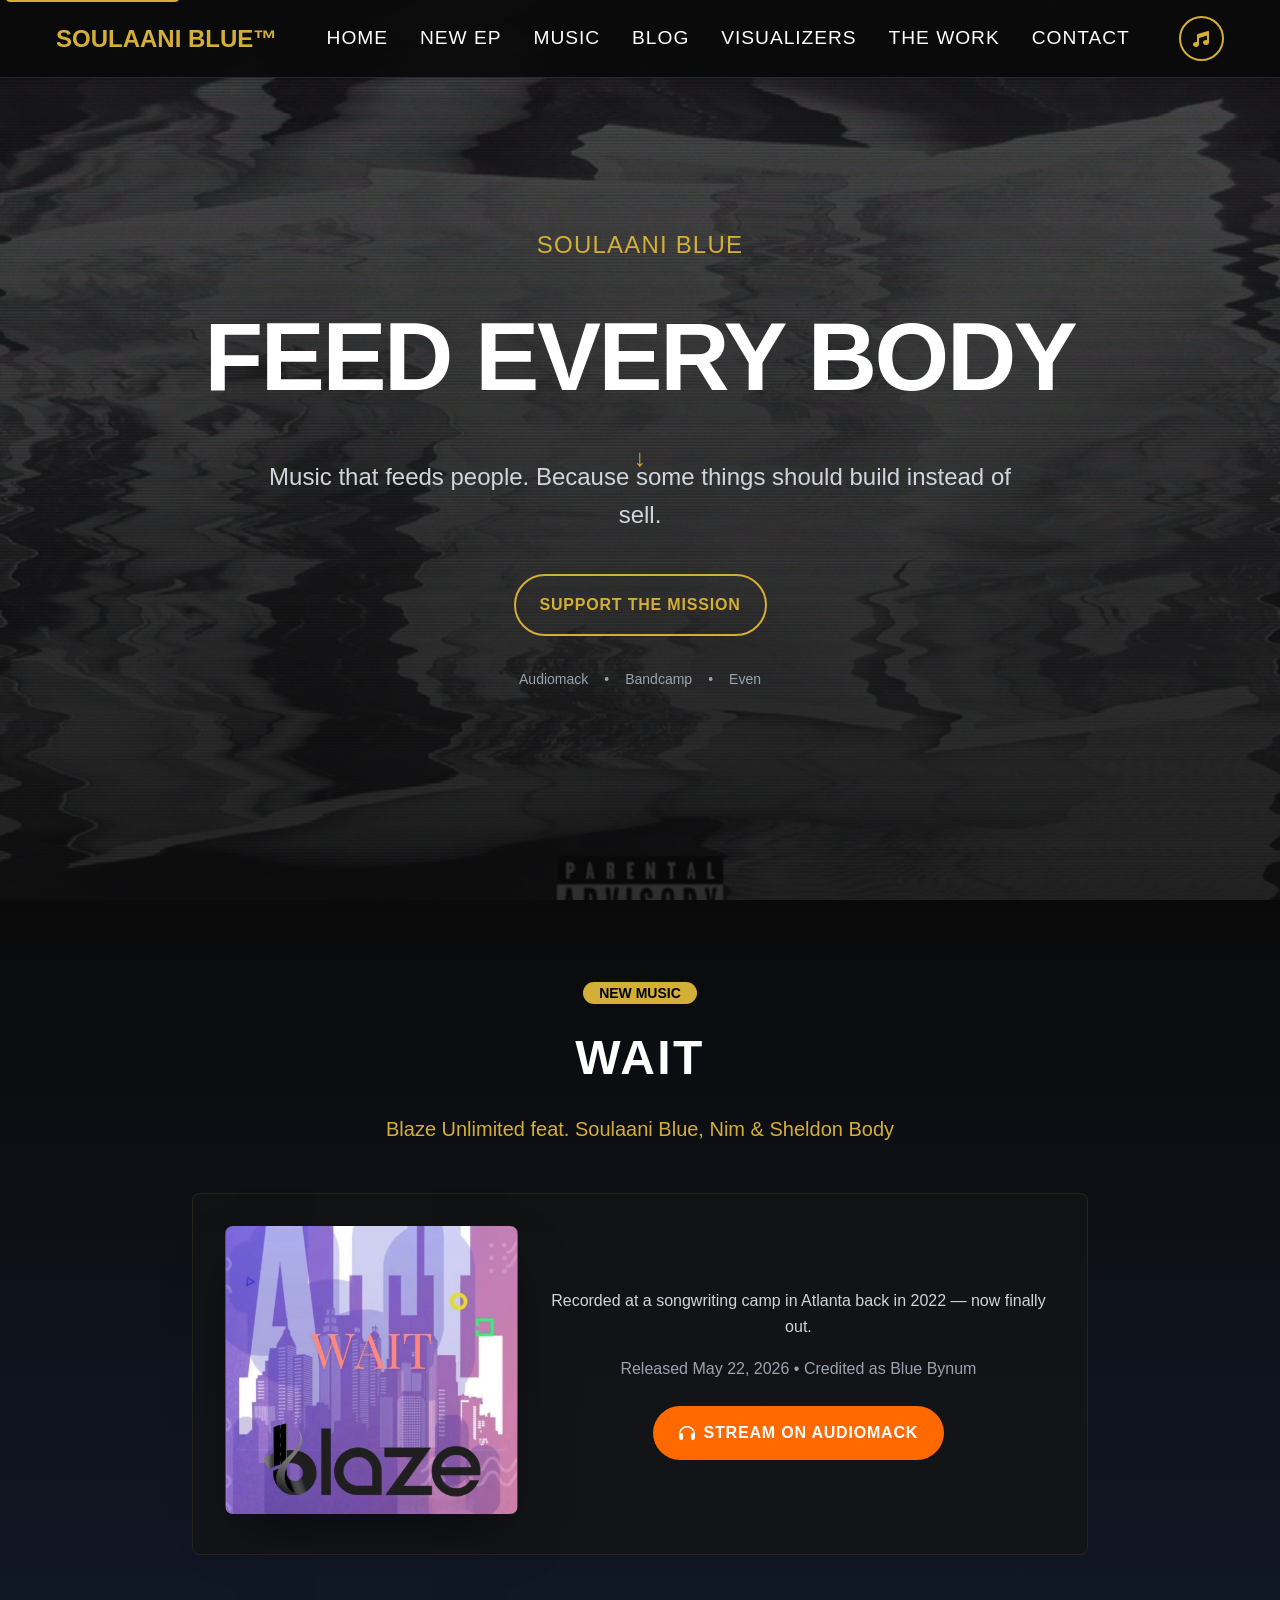
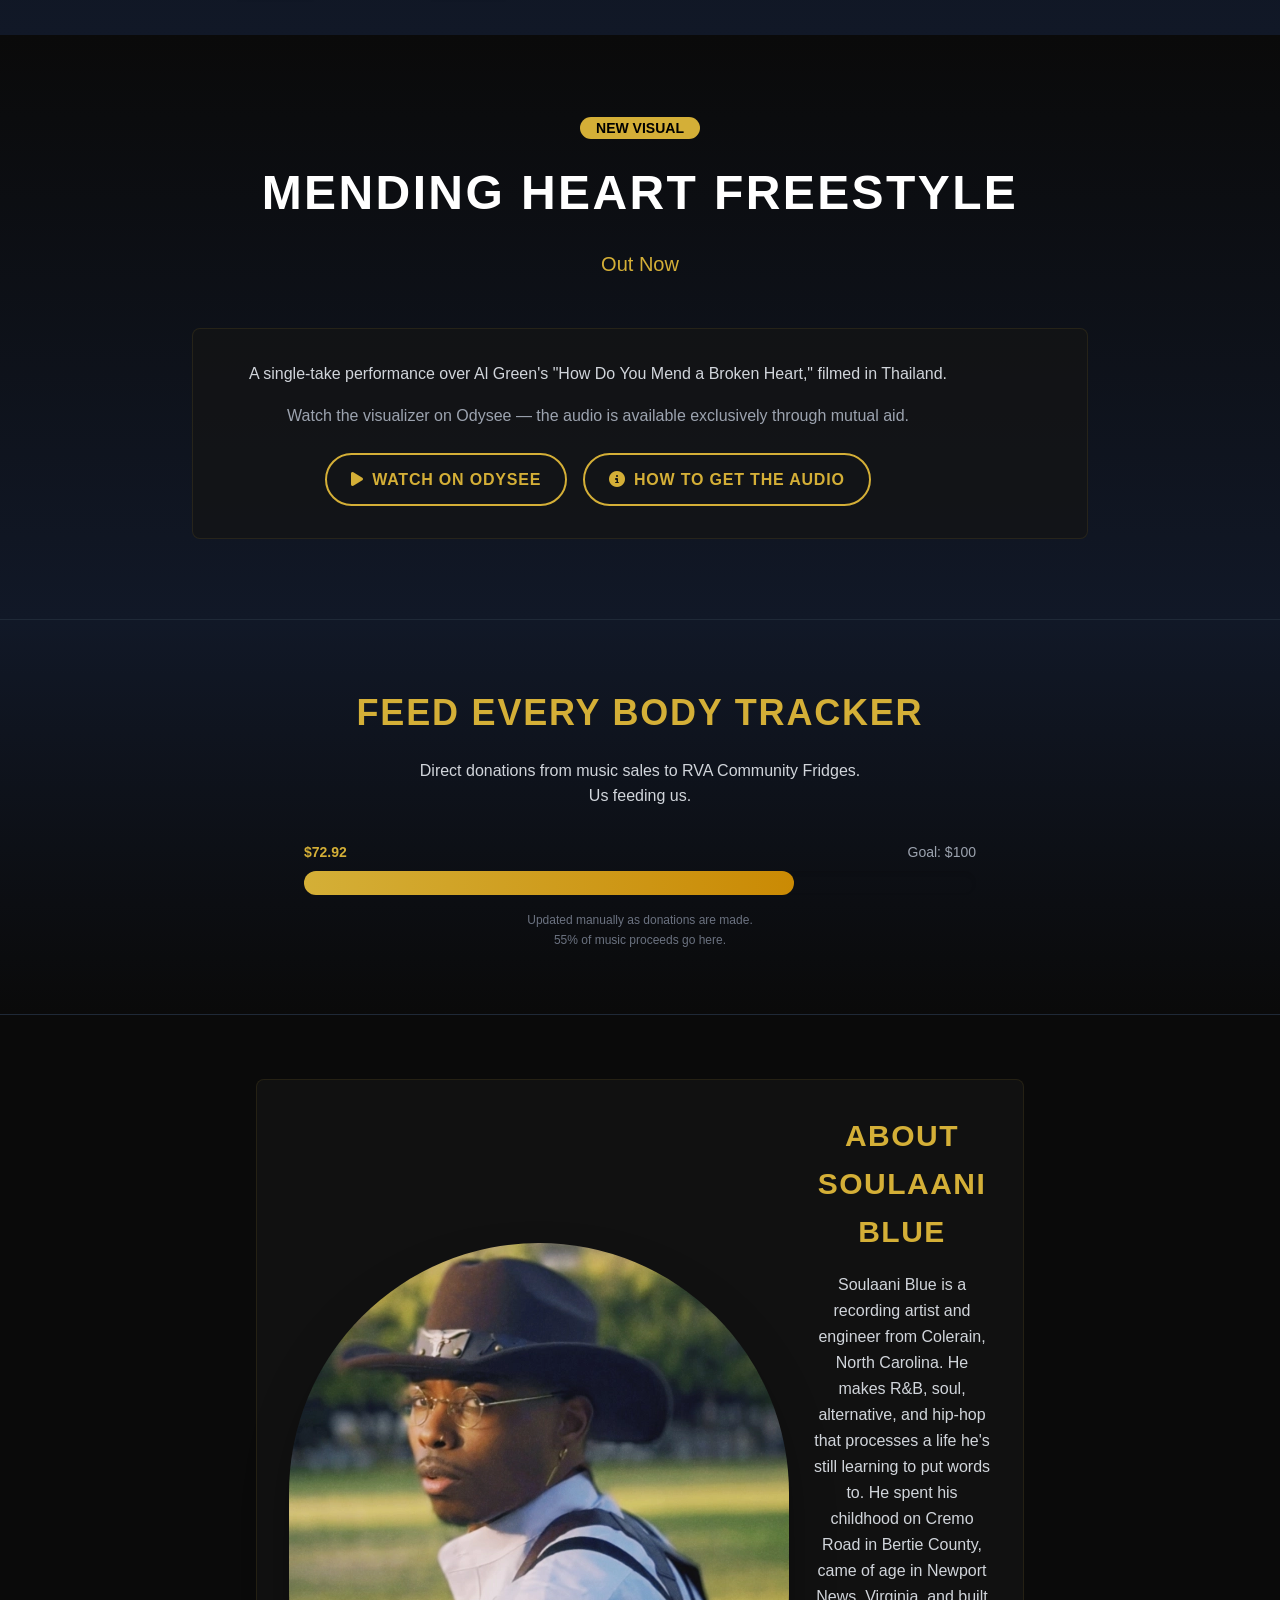
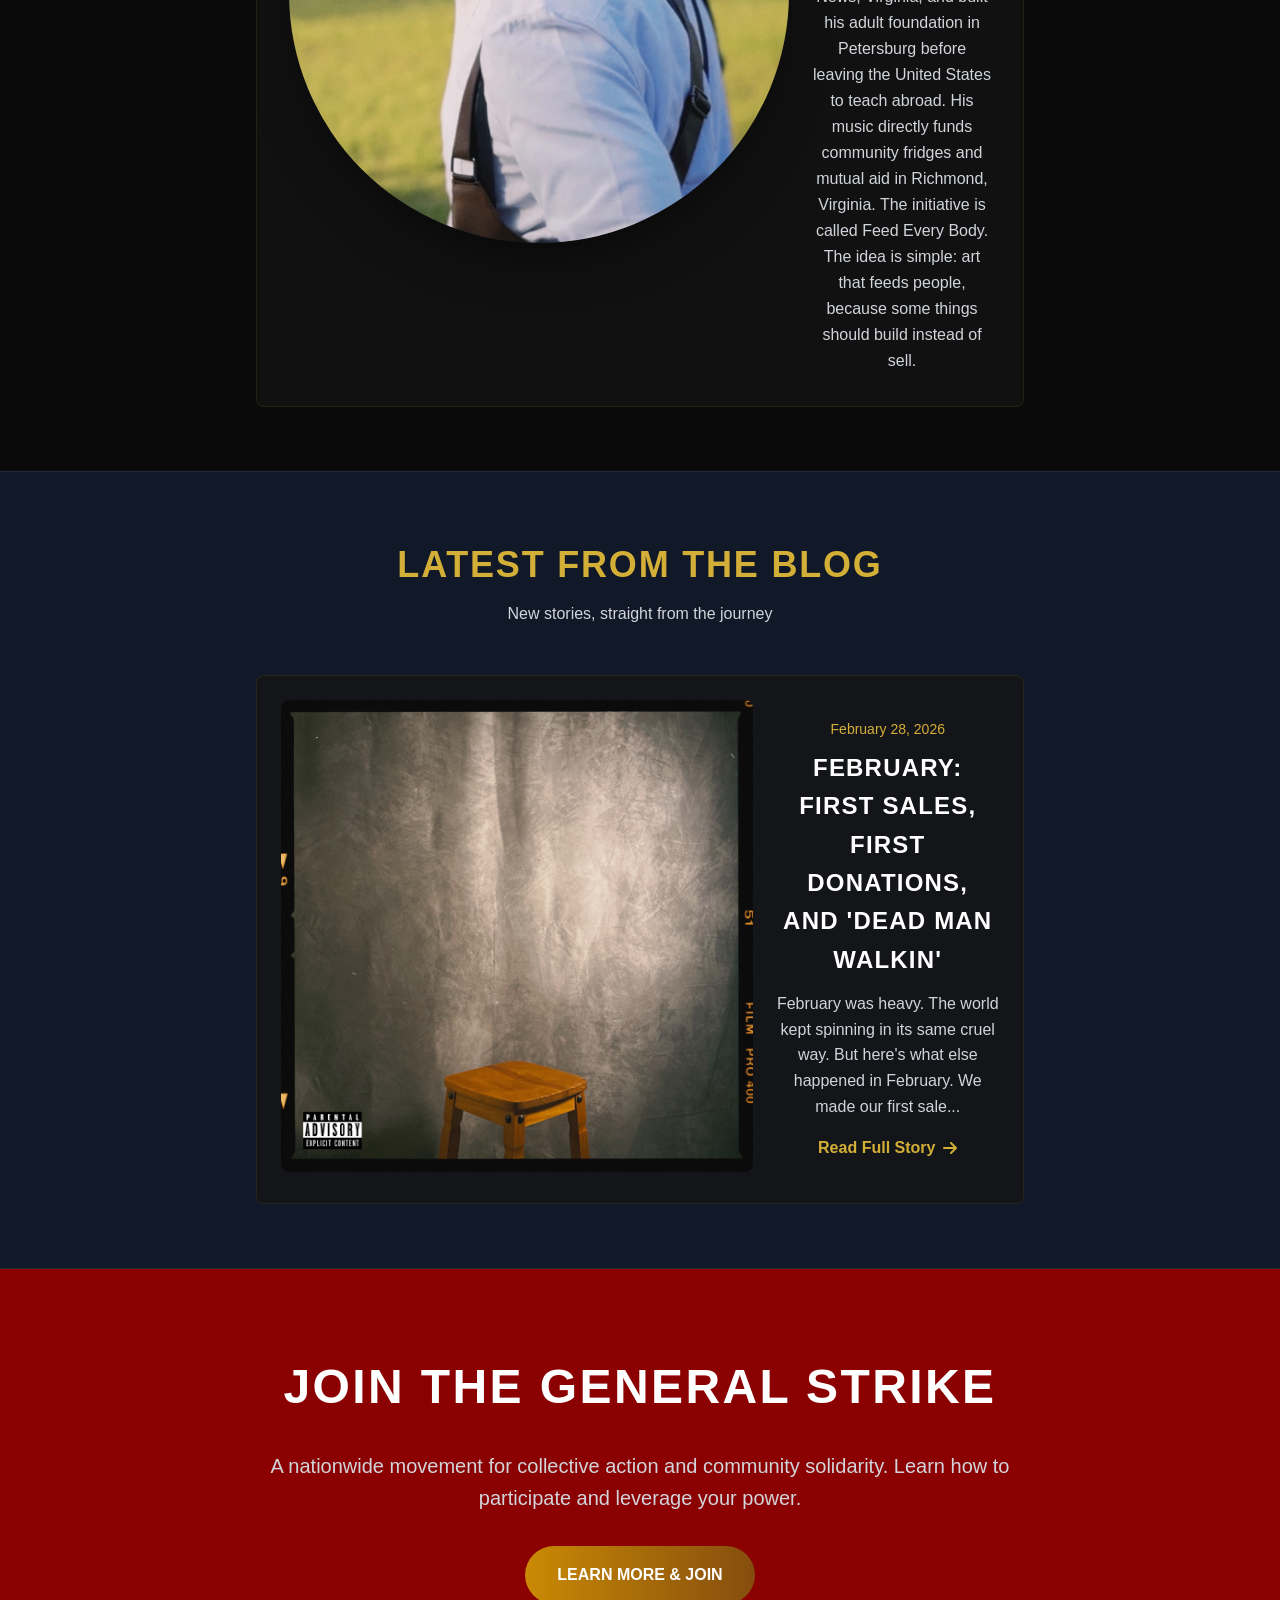
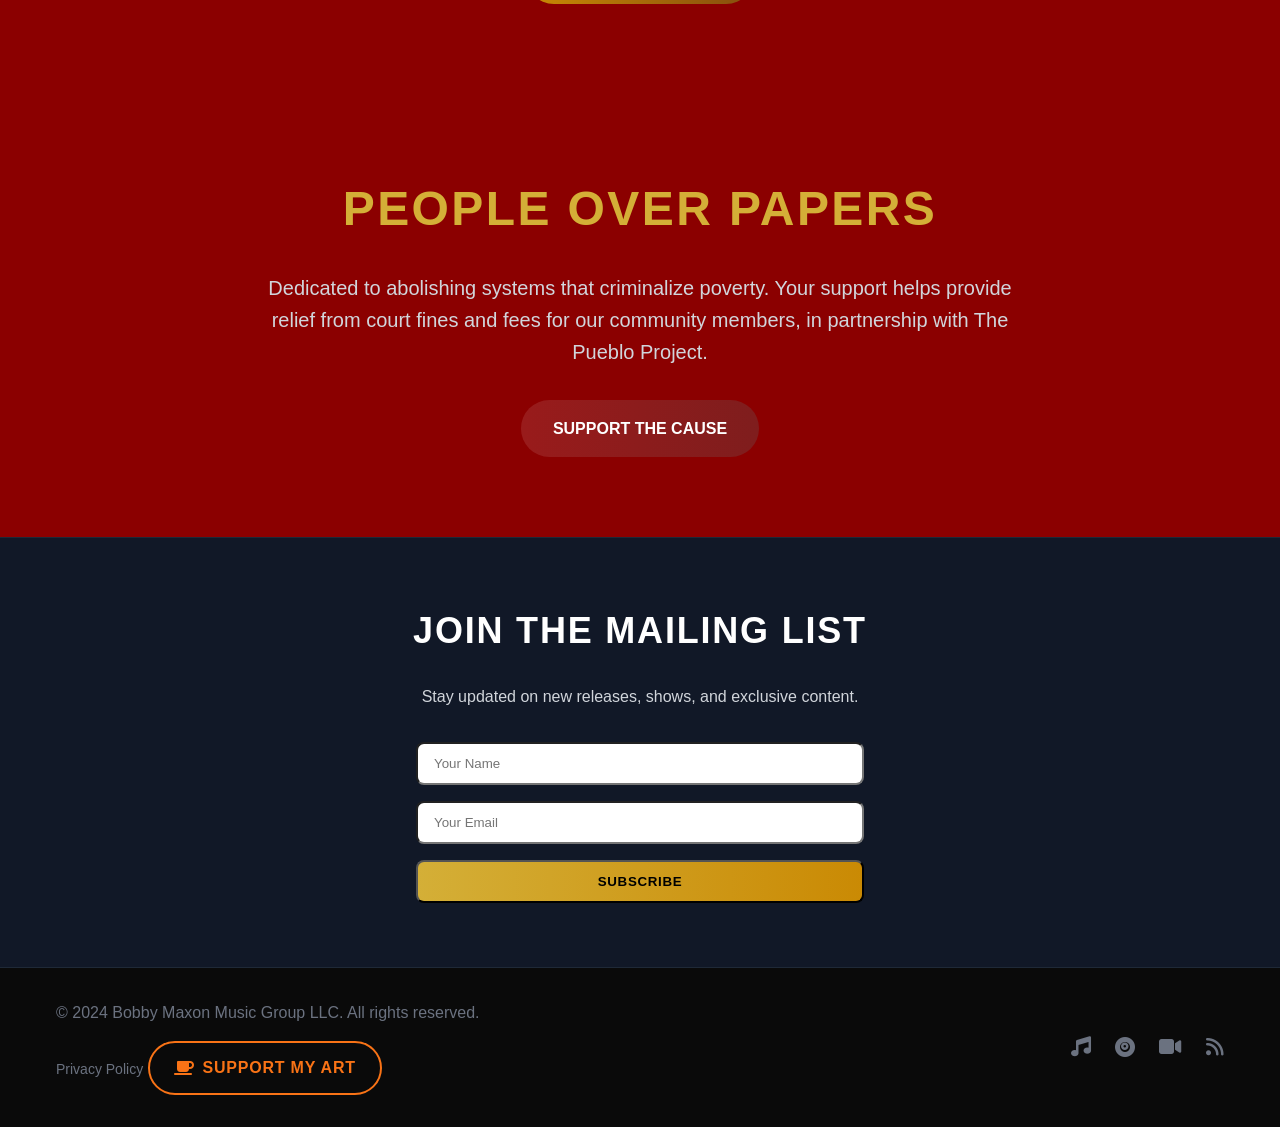
==== commit 427d24a6: "Update index.html" ====
--- a/index.html
+++ b/index.html
@@ -135,44 +135,15 @@
             </div>
         </div>
         <div class="absolute bottom-10 left-0 right-0 text-center">
-            <a href="#new-single" class="inline-block animate-bounce text-2xl text-gold">↓</a>
-        </div>
-    </section>
-
-    <!-- Dead Man Walkin' Section -->
-    <section id="new-single" class="py-20 bg-rich-black" style="background-image: linear-gradient(to bottom, var(--rich-black), var(--gray-900));">
+            <a href="#wait" class="inline-block animate-bounce text-2xl text-gold">↓</a>
+        </div>
+    </section>
+
+    <!-- WAIT Section (moved to first position) -->
+    <section id="wait" class="py-20 bg-rich-black" style="background-image: linear-gradient(to bottom, var(--rich-black), var(--gray-900));">
         <div class="container">
             <div class="text-center mb-12">
                 <span class="inline-block px-4 py-1 text-black text-sm font-bold rounded-full mb-4" style="background-color: var(--gold);">NEW MUSIC</span>
-                <h2 class="text-4xl md:text-5xl font-bold mb-4 text-white">Dead Man Walkin'</h2>
-                <p class="text-xl text-gold">Out Now</p>
-            </div>
-            <div class="max-w-4xl mx-auto">
-                <div class="music-card p-8 flex flex-col md:flex-row gap-8 items-center">
-                    <div class="md:w-1/3">
-                        <img src="/images/Dead%20Man%20Walkin%20Cover%20Art.jpeg" alt="Dead Man Walkin' cover art" class="music-card__image w-full rounded-lg shadow-2xl">
-                    </div>
-                    <div class="md:w-2/3 text-center md:text-left">
-                        <p class="text-gray-300 text-lg mb-4 leading-relaxed">"When you're at war, you use whatever the hell you can."</p>
-                        <p class="text-gray-400 mb-6">Released February 22, 2026 • 55% of proceeds go to mutual aid</p>
-                        <div class="flex flex-wrap justify-center md:justify-start gap-4">
-                            <a href="https://audiomack.com/soulaaniblue/song/deadmanwalkin" target="_blank" rel="noopener" class="btn btn--audiomack">
-                                <i class="fas fa-headphones mr-2"></i>Stream on Audiomack
-                            </a>
-                            <a href="https://soulaaniblue.bandcamp.com/track/dead-man-walkin" target="_blank" rel="noopener" class="btn btn--bandcamp">
-                                <i class="fab fa-bandcamp mr-2"></i>Buy on Bandcamp
-                            </a>
-                        </div>
-                    </div>
-                </div>
-            </div>
-        </div>
-    </section>
-
-    <!-- WAIT Section -->
-    <section id="wait" class="py-20 bg-rich-black" style="background-image: linear-gradient(to bottom, var(--rich-black), var(--gray-900));">
-        <div class="container">
-            <div class="text-center mb-12">
                 <h2 class="text-4xl md:text-5xl font-bold mb-4 text-white">WAIT</h2>
                 <p class="text-xl text-gold">Blaze Unlimited feat. Soulaani Blue, Nim & Sheldon Body</p>
             </div>
@@ -183,6 +154,7 @@
                     </div>
                     <div class="md:w-2/3 text-center md:text-left">
                         <p class="text-gray-300 text-lg mb-4 leading-relaxed">
+                            Recorded at a songwriting camp in Atlanta back in 2022 — now finally out.
                         </p>
                         <p class="text-gray-400 mb-6">
                             Released May 22, 2026 • Credited as Blue Bynum
@@ -198,7 +170,42 @@
         </div>
     </section>
 
-    <!-- Donation Tracker – moved up -->
+    <!-- Mending Heart Freestyle Section (replaces old WAIT position) -->
+    <section id="mending-heart" class="py-20 bg-rich-black" style="background-image: linear-gradient(to bottom, var(--rich-black), var(--gray-900));">
+        <div class="container">
+            <div class="text-center mb-12">
+                <span class="inline-block px-4 py-1 text-black text-sm font-bold rounded-full mb-4" style="background-color: var(--gold);">NEW VISUAL</span>
+                <h2 class="text-4xl md:text-5xl font-bold mb-4 text-white">Mending Heart Freestyle</h2>
+                <p class="text-xl text-gold">Out Now</p>
+            </div>
+            <div class="max-w-4xl mx-auto">
+                <div class="music-card p-8 flex flex-col md:flex-row gap-8 items-center">
+                    <div class="md:w-1/3">
+                        <!-- Replace with actual video still when you have it -->
+                        <img src="/images/mending-heart-thumb.jpg" alt="Mending Heart Freestyle visual" class="music-card__image w-full rounded-lg shadow-2xl" onerror="this.style.display='none'">
+                    </div>
+                    <div class="md:w-2/3 text-center md:text-left">
+                        <p class="text-gray-300 text-lg mb-4 leading-relaxed">
+                            A single‑take performance over Al Green's "How Do You Mend a Broken Heart," filmed in Thailand.
+                        </p>
+                        <p class="text-gray-400 mb-6">
+                            Watch the visualizer on Odysee — the audio is available exclusively through mutual aid.
+                        </p>
+                        <div class="flex flex-wrap justify-center md:justify-start gap-4">
+                            <a href="https://odysee.com/%24/embed/%40soulaaniblue%3Af%2FMending-Heart-Freestyle%3A9?r=7Bg8W9w2rQrxPFkW2RYoZNePFGS9WHyX" target="_blank" class="btn btn--gold">
+                                <i class="fas fa-play mr-2"></i>Watch on Odysee
+                            </a>
+                            <a href="/visualizers.html" class="btn btn--gold">
+                                <i class="fas fa-info-circle mr-2"></i>How to Get the Audio
+                            </a>
+                        </div>
+                    </div>
+                </div>
+            </div>
+        </div>
+    </section>
+
+    <!-- Donation Tracker -->
     <section class="py-16 bg-rich-black" style="border-top: 1px solid #1F2937; background-image: linear-gradient(to top, var(--rich-black), var(--gray-900));">
         <div class="container text-center">
             <h2 class="text-3xl md:text-4xl font-bold mb-4 text-gold">FEED EVERY BODY TRACKER</h2>
@@ -212,44 +219,6 @@
                     <div id="progress-fill" class="h-full rounded-full transition-all duration-1000 ease-out" style="width: 0%; background: linear-gradient(to right, #D4AF37, #ca8a04);"></div>
                 </div>
                 <p class="text-xs text-gray-500 mt-4">Updated manually as donations are made. <br> 55% of music proceeds go here.</p>
-            </div>
-        </div>
-    </section>
-
-    <!-- Quick Links Section (simplified) -->
-    <section id="quick-links" class="py-20 bg-rich-black">
-        <div class="container">
-            <h2 class="text-4xl md:text-5xl font-bold mb-16 text-center text-white">EXPLORE</h2>
-            <div class="grid grid-cols-1 md:grid-cols-2 gap-8 max-w-3xl mx-auto">
-                <!-- EP Card -->
-                <a href="ep.html" class="ep-card rounded-lg p-8 text-center hover:no-underline group">
-                    <div class="text-5xl text-gold mb-4 group-hover:scale-110 transition-transform duration-300"><i class="fas fa-compact-disc"></i></div>
-                    <h3 class="text-2xl font-bold text-white mb-4">THE EP</h3>
-                    <p class="text-gray-300 mb-6">Discover the story behind "I Love You, Still" - track listings, production notes, and exclusive content.</p>
-                    <span class="text-gold font-bold group-hover:underline">Explore EP →</span>
-                </a>
-                <!-- Blog Card -->
-                <a href="blog.html" class="ep-card rounded-lg p-8 text-center hover:no-underline group">
-                    <div class="text-5xl text-gold mb-4 group-hover:scale-110 transition-transform duration-300"><i class="fas fa-pen-fancy"></i></div>
-                    <h3 class="text-2xl font-bold text-white mb-4">BLOG</h3>
-                    <p class="text-gray-300 mb-6">Read behind-the-scenes stories, inspiration, and personal insights from the artist.</p>
-                    <span class="text-gold font-bold group-hover:underline">Read Blog →</span>
-                </a>
-                <!-- The Work Card -->
-                <a href="work.html" class="ep-card rounded-lg p-8 text-center hover:no-underline group">
-                    <div class="text-5xl text-gold mb-4 group-hover:scale-110 transition-transform duration-300"><i class="fas fa-seedling"></i></div>
-                    <h3 class="text-2xl font-bold text-white mb-4">THE WORK</h3>
-                    <p class="text-gray-300 mb-6">Discover how music fuels mutual aid, food sovereignty, and community building through Feed Every Body.</p>
-                    <span class="text-gold font-bold group-hover:underline">Learn More →</span>
-                </a>
-                <!-- Support Card -->
-                <div class="ep-card rounded-lg p-8 text-center">
-                    <div class="text-5xl text-gold mb-4"><i class="fas fa-heart"></i></div>
-                    <h3 class="text-2xl font-bold text-white mb-4">SUPPORT</h3>
-                    <p class="text-gray-300 mb-6">Join the mailing list and support independent art that gives back to the community.</p>
-                    <a href="#mailing-list" class="block px-4 py-2 btn btn--gold mb-3">Join Mailing List</a>
-                    <a href="https://buymeacoffee.com/soulaaniblue" target="_blank" class="block px-4 py-2 btn btn--gold">Buy Me a Coffee</a>
-                </div>
             </div>
         </div>
     </section>
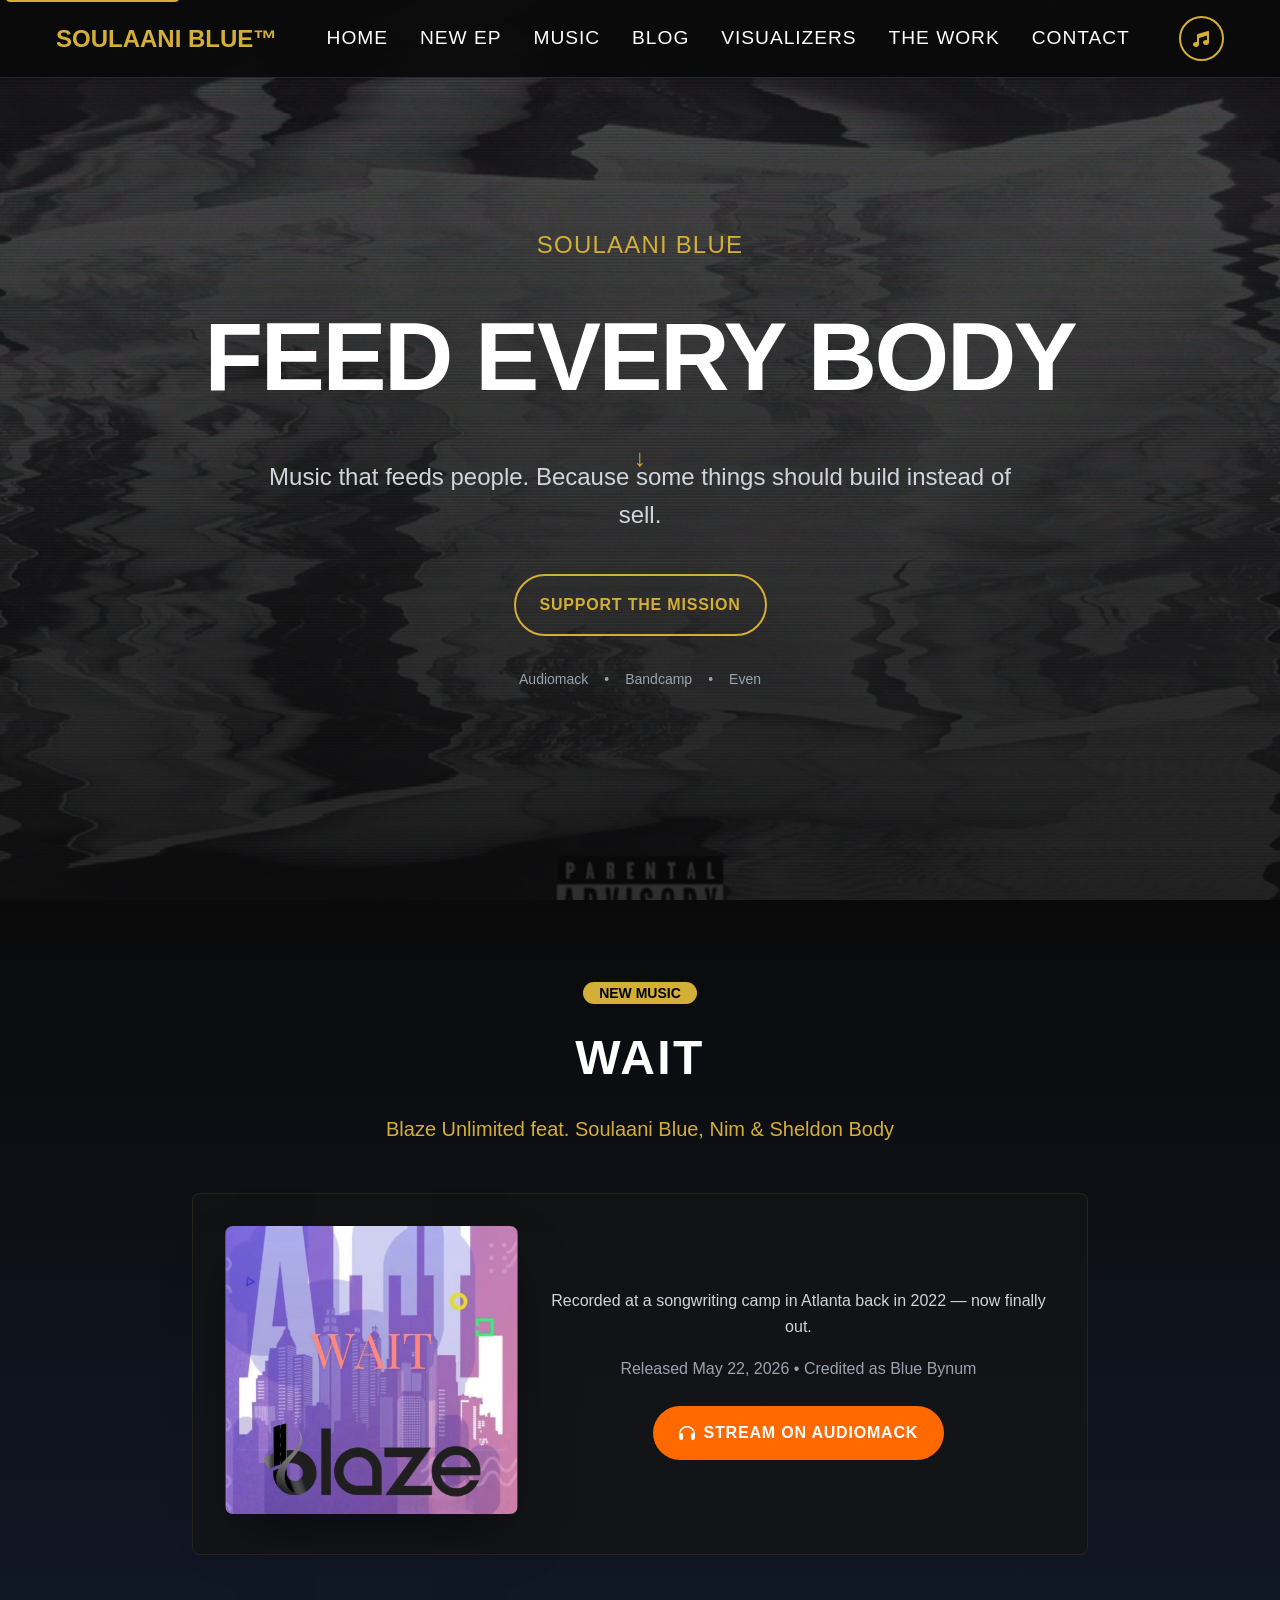
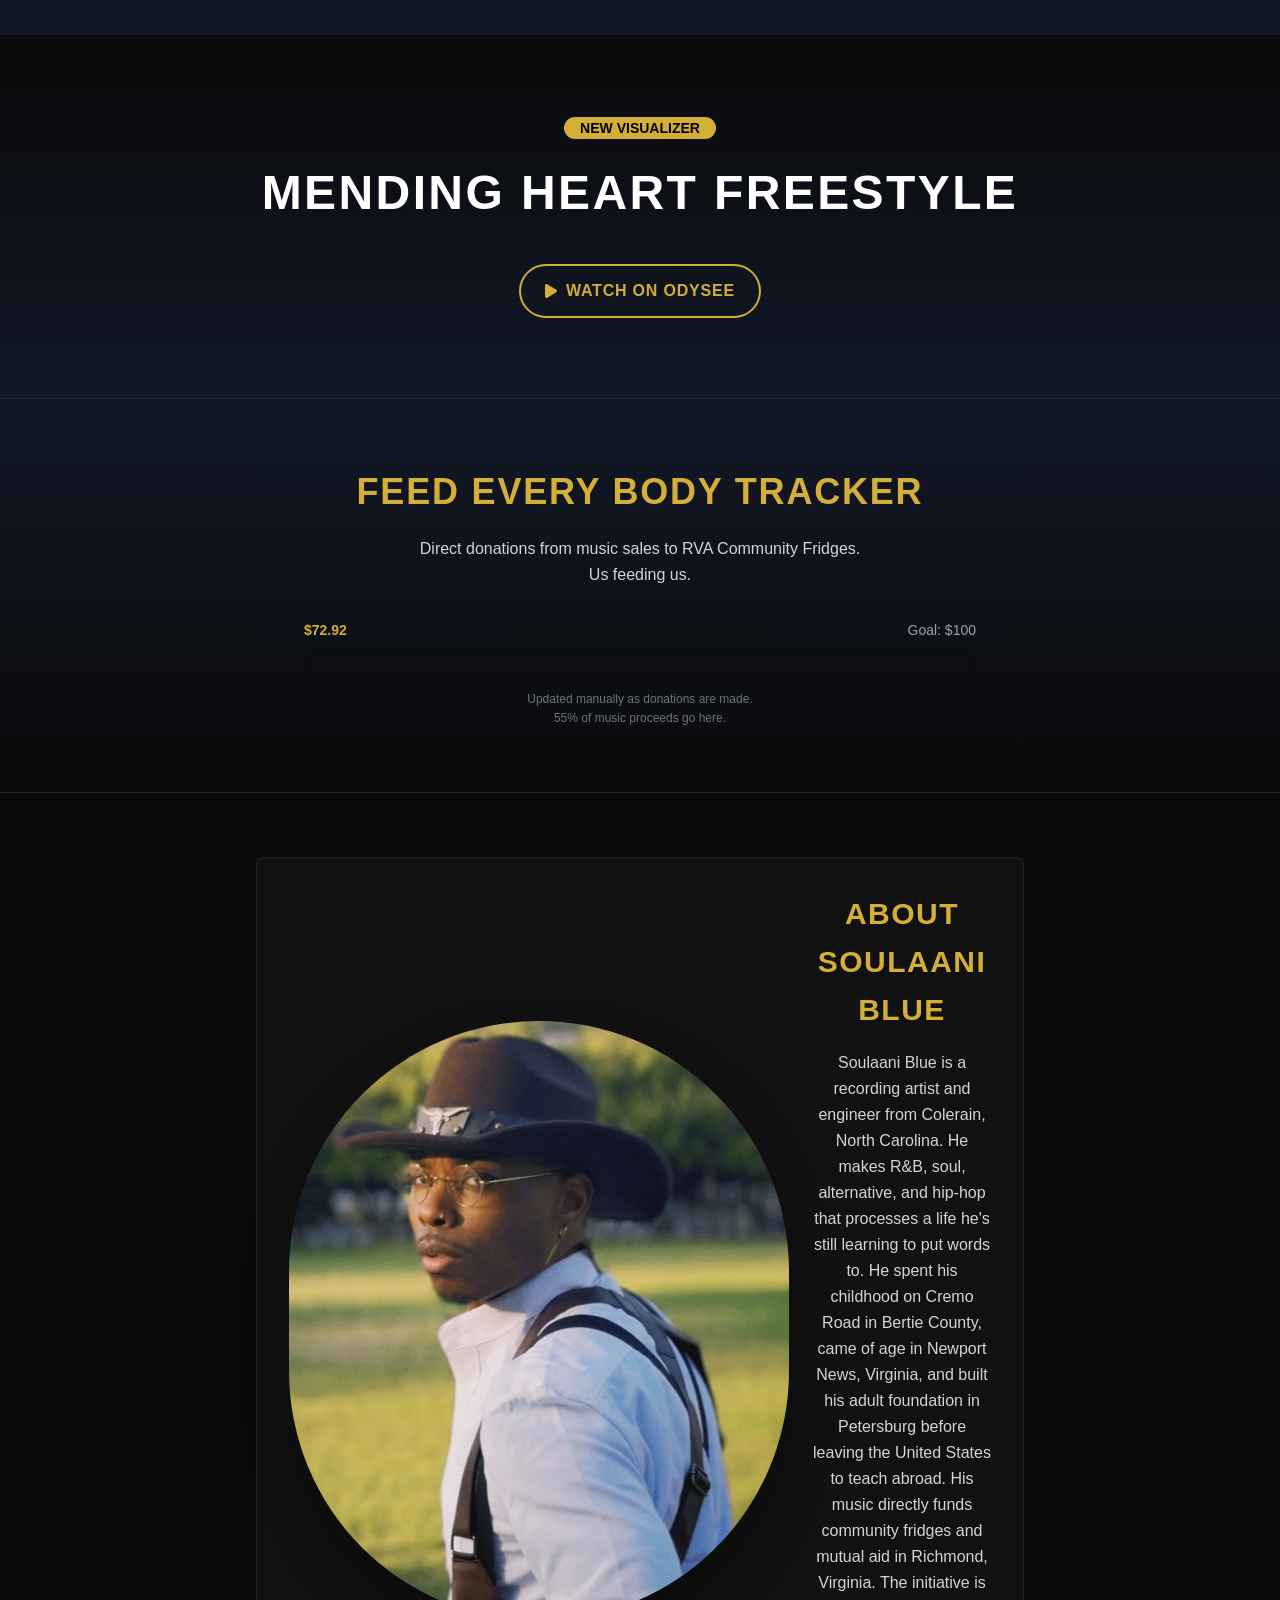
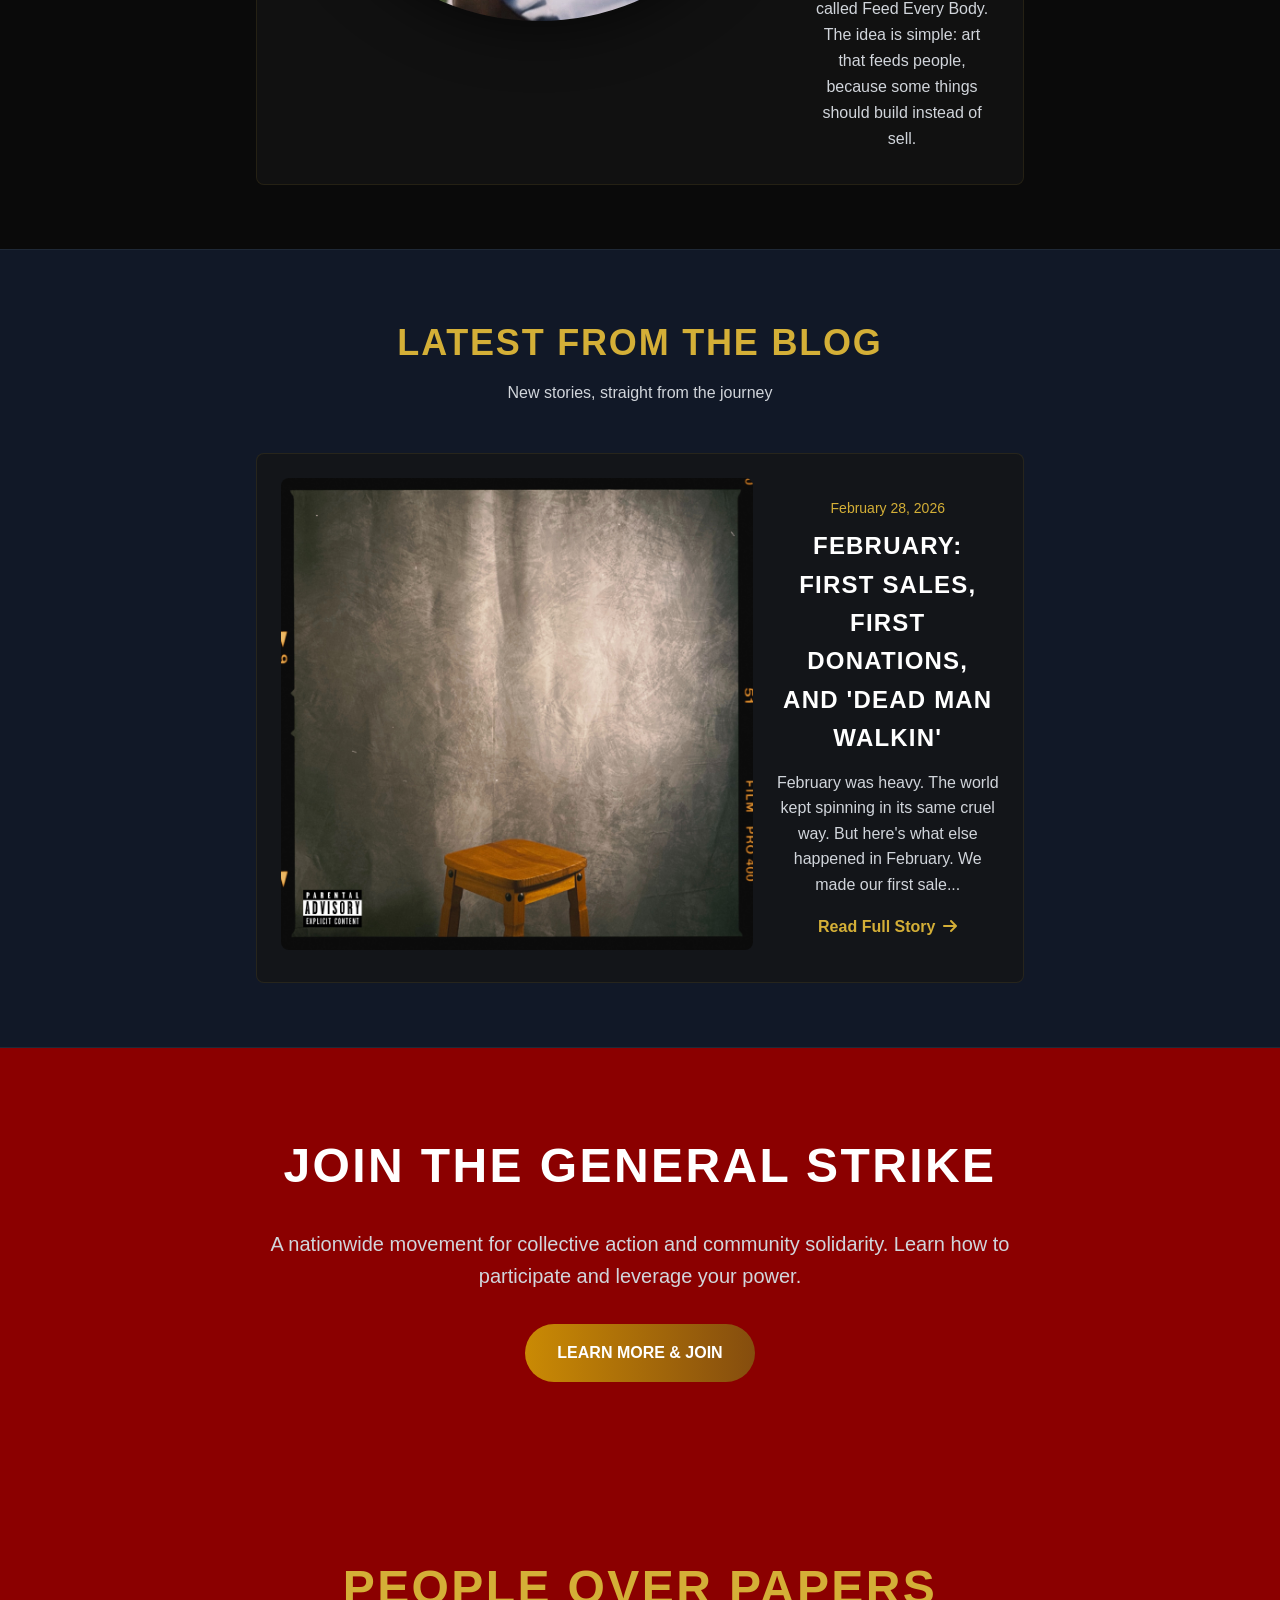
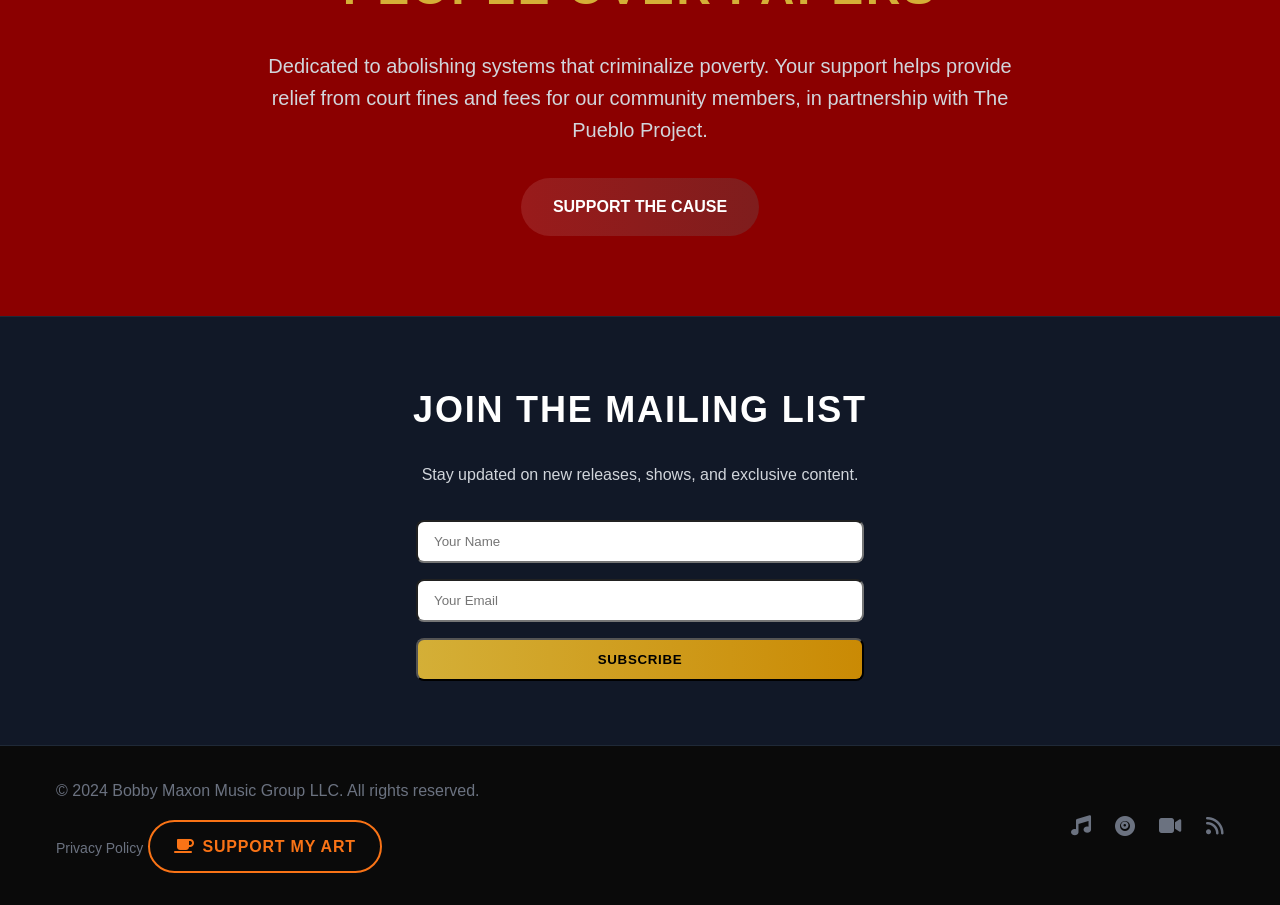
==== commit 5cfe822b: "Update index.html" ====
--- a/index.html
+++ b/index.html
@@ -139,7 +139,7 @@
         </div>
     </section>
 
-    <!-- WAIT Section (moved to first position) -->
+    <!-- WAIT Section -->
     <section id="wait" class="py-20 bg-rich-black" style="background-image: linear-gradient(to bottom, var(--rich-black), var(--gray-900));">
         <div class="container">
             <div class="text-center mb-12">
@@ -170,38 +170,14 @@
         </div>
     </section>
 
-    <!-- Mending Heart Freestyle Section (replaces old WAIT position) -->
+    <!-- Mending Heart Freestyle Section (simplified) -->
     <section id="mending-heart" class="py-20 bg-rich-black" style="background-image: linear-gradient(to bottom, var(--rich-black), var(--gray-900));">
-        <div class="container">
-            <div class="text-center mb-12">
-                <span class="inline-block px-4 py-1 text-black text-sm font-bold rounded-full mb-4" style="background-color: var(--gold);">NEW VISUAL</span>
-                <h2 class="text-4xl md:text-5xl font-bold mb-4 text-white">Mending Heart Freestyle</h2>
-                <p class="text-xl text-gold">Out Now</p>
-            </div>
-            <div class="max-w-4xl mx-auto">
-                <div class="music-card p-8 flex flex-col md:flex-row gap-8 items-center">
-                    <div class="md:w-1/3">
-                        <!-- Replace with actual video still when you have it -->
-                        <img src="/images/mending-heart-thumb.jpg" alt="Mending Heart Freestyle visual" class="music-card__image w-full rounded-lg shadow-2xl" onerror="this.style.display='none'">
-                    </div>
-                    <div class="md:w-2/3 text-center md:text-left">
-                        <p class="text-gray-300 text-lg mb-4 leading-relaxed">
-                            A single‑take performance over Al Green's "How Do You Mend a Broken Heart," filmed in Thailand.
-                        </p>
-                        <p class="text-gray-400 mb-6">
-                            Watch the visualizer on Odysee — the audio is available exclusively through mutual aid.
-                        </p>
-                        <div class="flex flex-wrap justify-center md:justify-start gap-4">
-                            <a href="https://odysee.com/%24/embed/%40soulaaniblue%3Af%2FMending-Heart-Freestyle%3A9?r=7Bg8W9w2rQrxPFkW2RYoZNePFGS9WHyX" target="_blank" class="btn btn--gold">
-                                <i class="fas fa-play mr-2"></i>Watch on Odysee
-                            </a>
-                            <a href="/visualizers.html" class="btn btn--gold">
-                                <i class="fas fa-info-circle mr-2"></i>How to Get the Audio
-                            </a>
-                        </div>
-                    </div>
-                </div>
-            </div>
+        <div class="container text-center">
+            <span class="inline-block px-4 py-1 text-black text-sm font-bold rounded-full mb-4" style="background-color: var(--gold);">NEW VISUALIZER</span>
+            <h2 class="text-4xl md:text-5xl font-bold mb-8 text-white">Mending Heart Freestyle</h2>
+            <a href="https://odysee.com/%24/embed/%40soulaaniblue%3Af%2FMending-Heart-Freestyle%3A9?r=7Bg8W9w2rQrxPFkW2RYoZNePFGS9WHyX" target="_blank" class="btn btn--gold">
+                <i class="fas fa-play mr-2"></i>Watch on Odysee
+            </a>
         </div>
     </section>
 
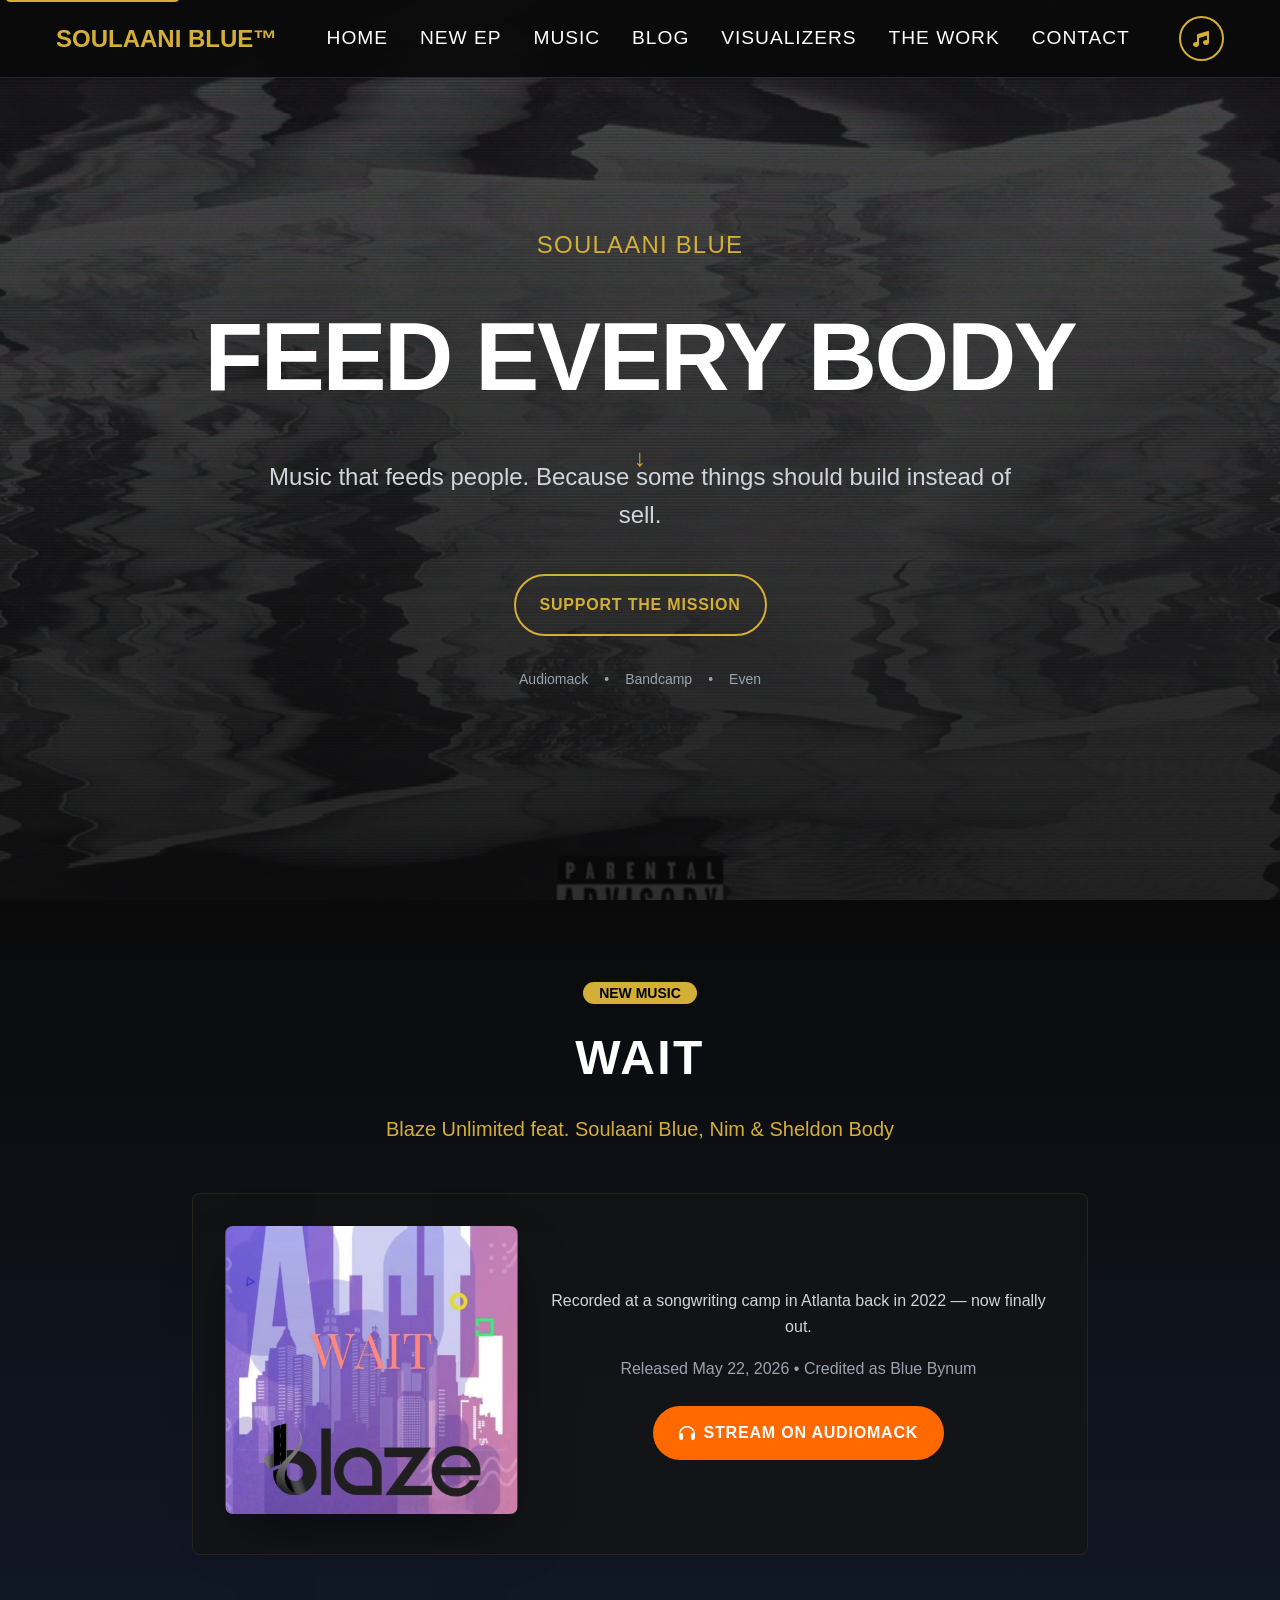
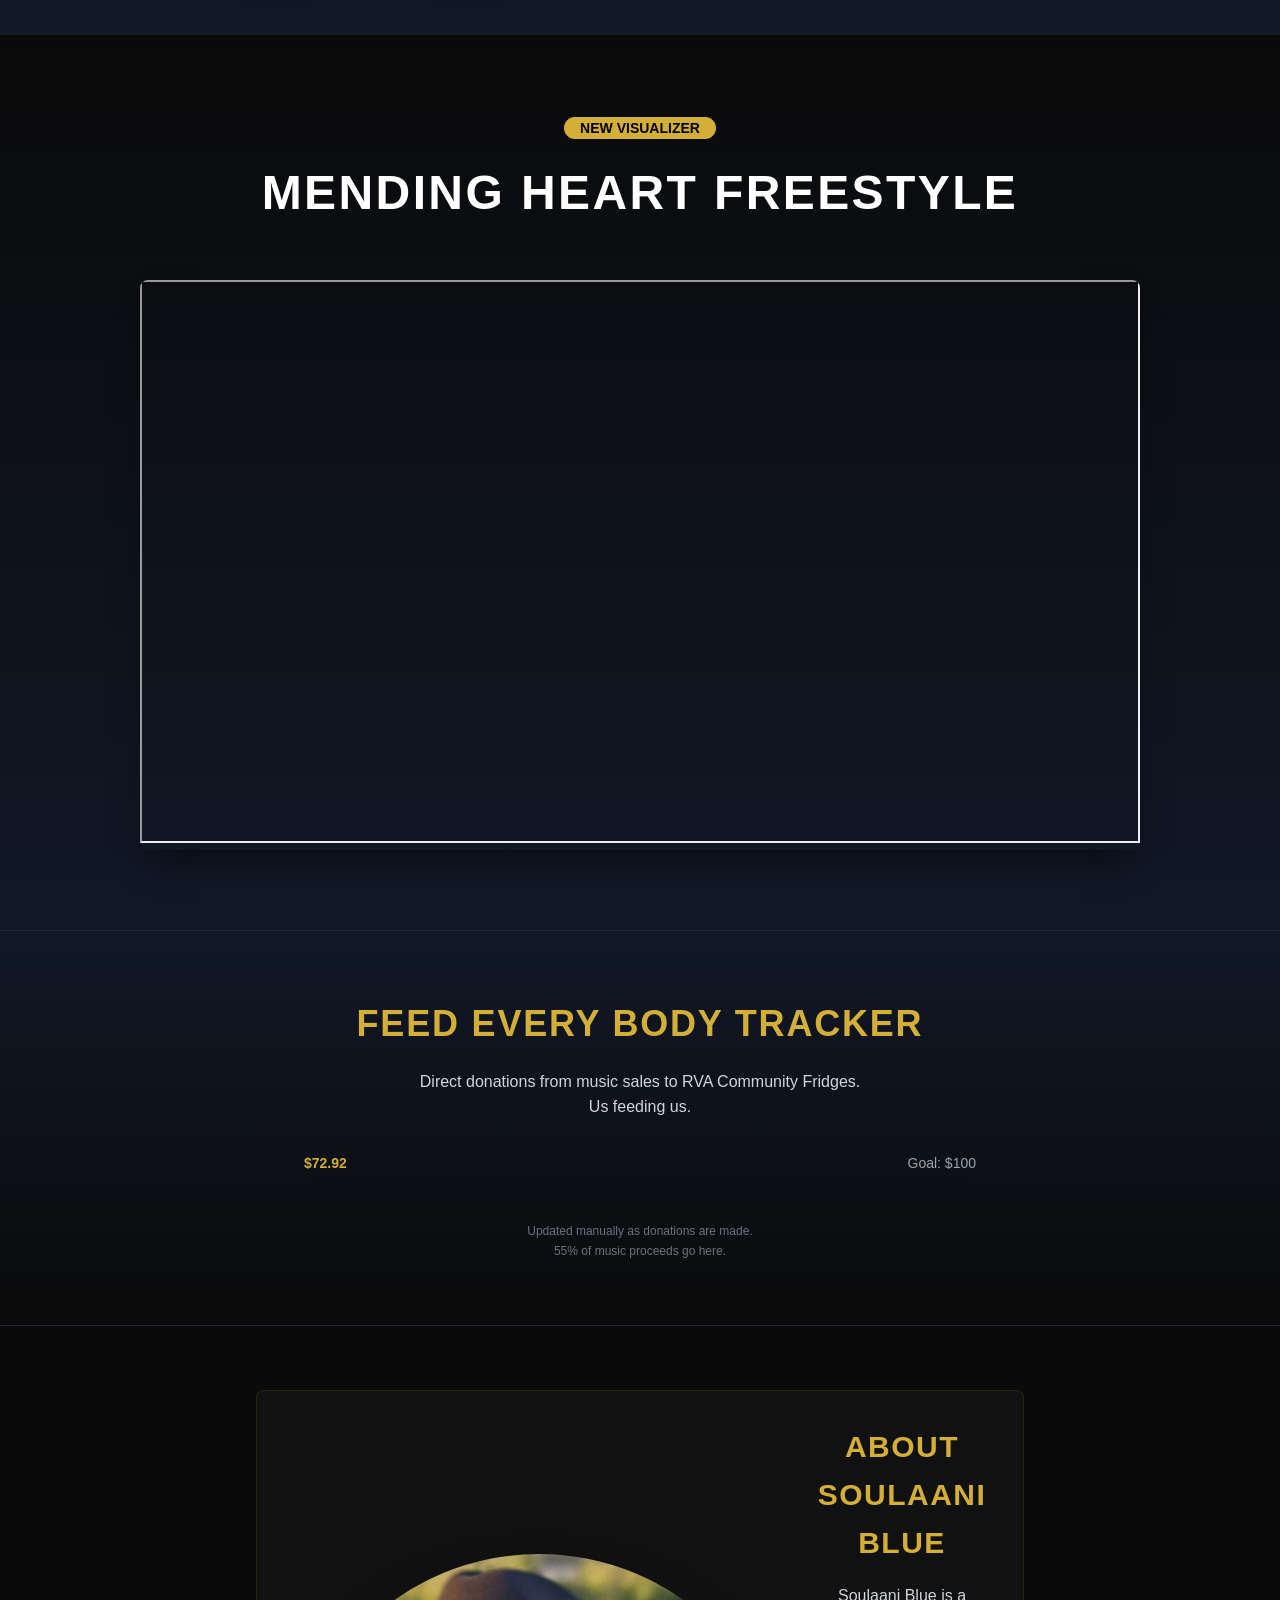
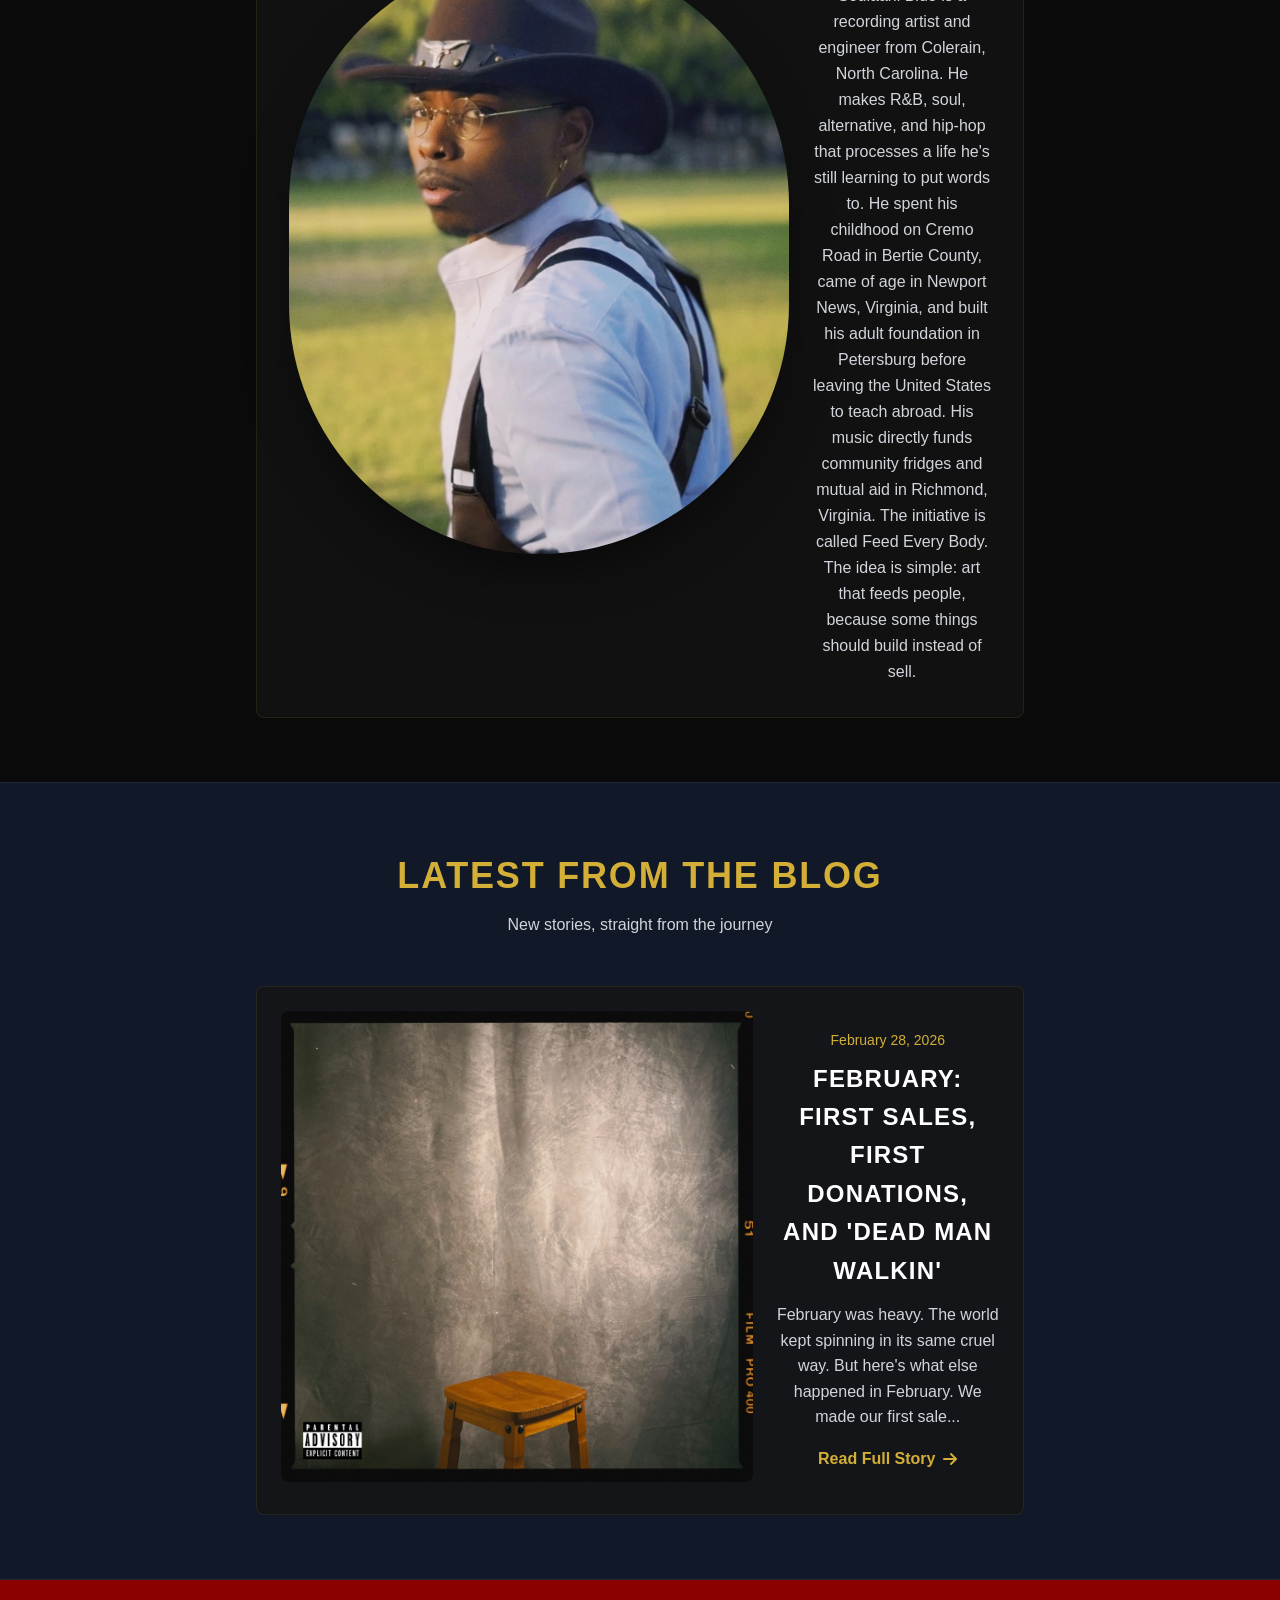
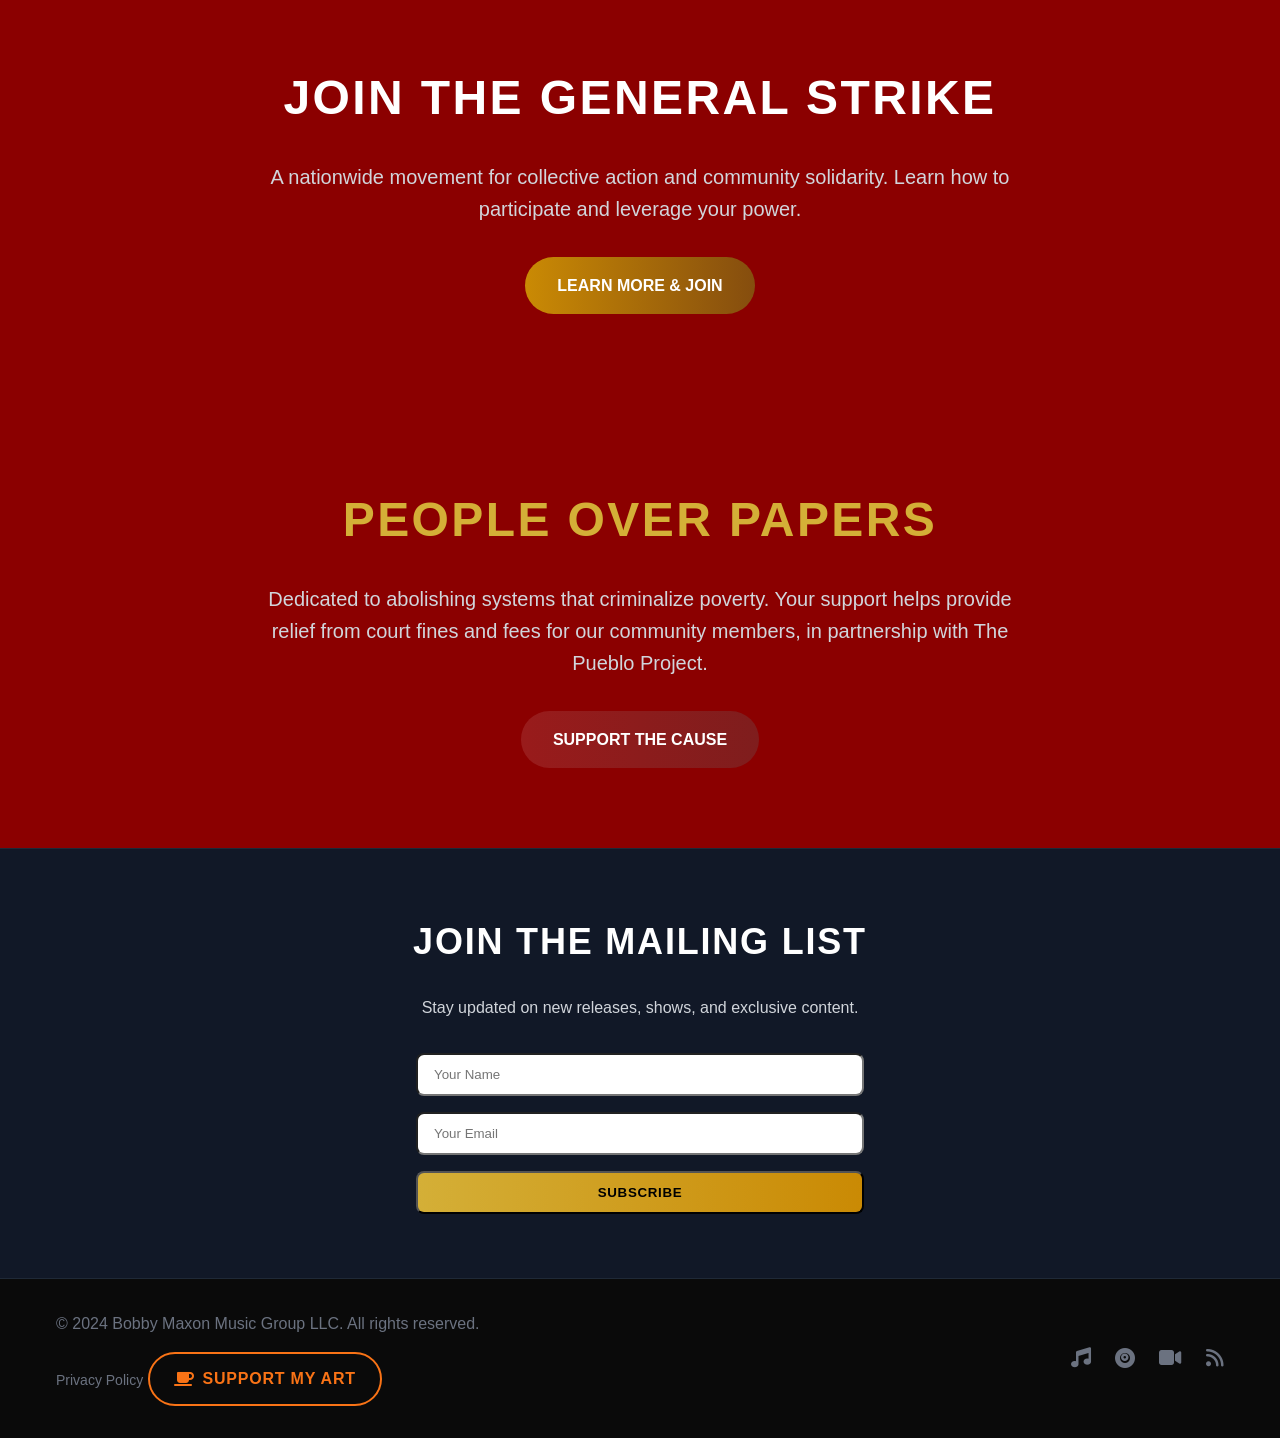
==== commit 1c2966a4: "Update index.html" ====
--- a/index.html
+++ b/index.html
@@ -55,6 +55,17 @@
 
     <!-- Shared stylesheet -->
     <link rel="stylesheet" href="style.css">
+
+    <!-- Homepage-specific styles for video embed -->
+    <style>
+        .video-container {
+            max-width: 1000px;
+            margin: 0 auto;
+            border-radius: 8px;
+            overflow: hidden;
+            box-shadow: 0 20px 30px -10px rgba(0,0,0,0.5);
+        }
+    </style>
 
     <!-- Schema -->
     <script type="application/ld+json">
@@ -170,14 +181,16 @@
         </div>
     </section>
 
-    <!-- Mending Heart Freestyle Section (simplified) -->
+    <!-- Mending Heart Freestyle Section (embedded video) -->
     <section id="mending-heart" class="py-20 bg-rich-black" style="background-image: linear-gradient(to bottom, var(--rich-black), var(--gray-900));">
-        <div class="container text-center">
-            <span class="inline-block px-4 py-1 text-black text-sm font-bold rounded-full mb-4" style="background-color: var(--gold);">NEW VISUALIZER</span>
-            <h2 class="text-4xl md:text-5xl font-bold mb-8 text-white">Mending Heart Freestyle</h2>
-            <a href="https://odysee.com/%24/embed/%40soulaaniblue%3Af%2FMending-Heart-Freestyle%3A9?r=7Bg8W9w2rQrxPFkW2RYoZNePFGS9WHyX" target="_blank" class="btn btn--gold">
-                <i class="fas fa-play mr-2"></i>Watch on Odysee
-            </a>
+        <div class="container">
+            <div class="text-center mb-12">
+                <span class="inline-block px-4 py-1 text-black text-sm font-bold rounded-full mb-4" style="background-color: var(--gold);">NEW VISUALIZER</span>
+                <h2 class="text-4xl md:text-5xl font-bold mb-8 text-white">Mending Heart Freestyle</h2>
+            </div>
+            <div class="video-container max-w-4xl mx-auto">
+                <iframe id="odysee-iframe" style="width:100%; aspect-ratio:16 / 9;" src="https://odysee.com/%24/embed/%40soulaaniblue%3Af%2FMending-Heart-Freestyle%3A9?r=7Bg8W9w2rQrxPFkW2RYoZNePFGS9WHyX" allowfullscreen></iframe>
+            </div>
         </div>
     </section>
 
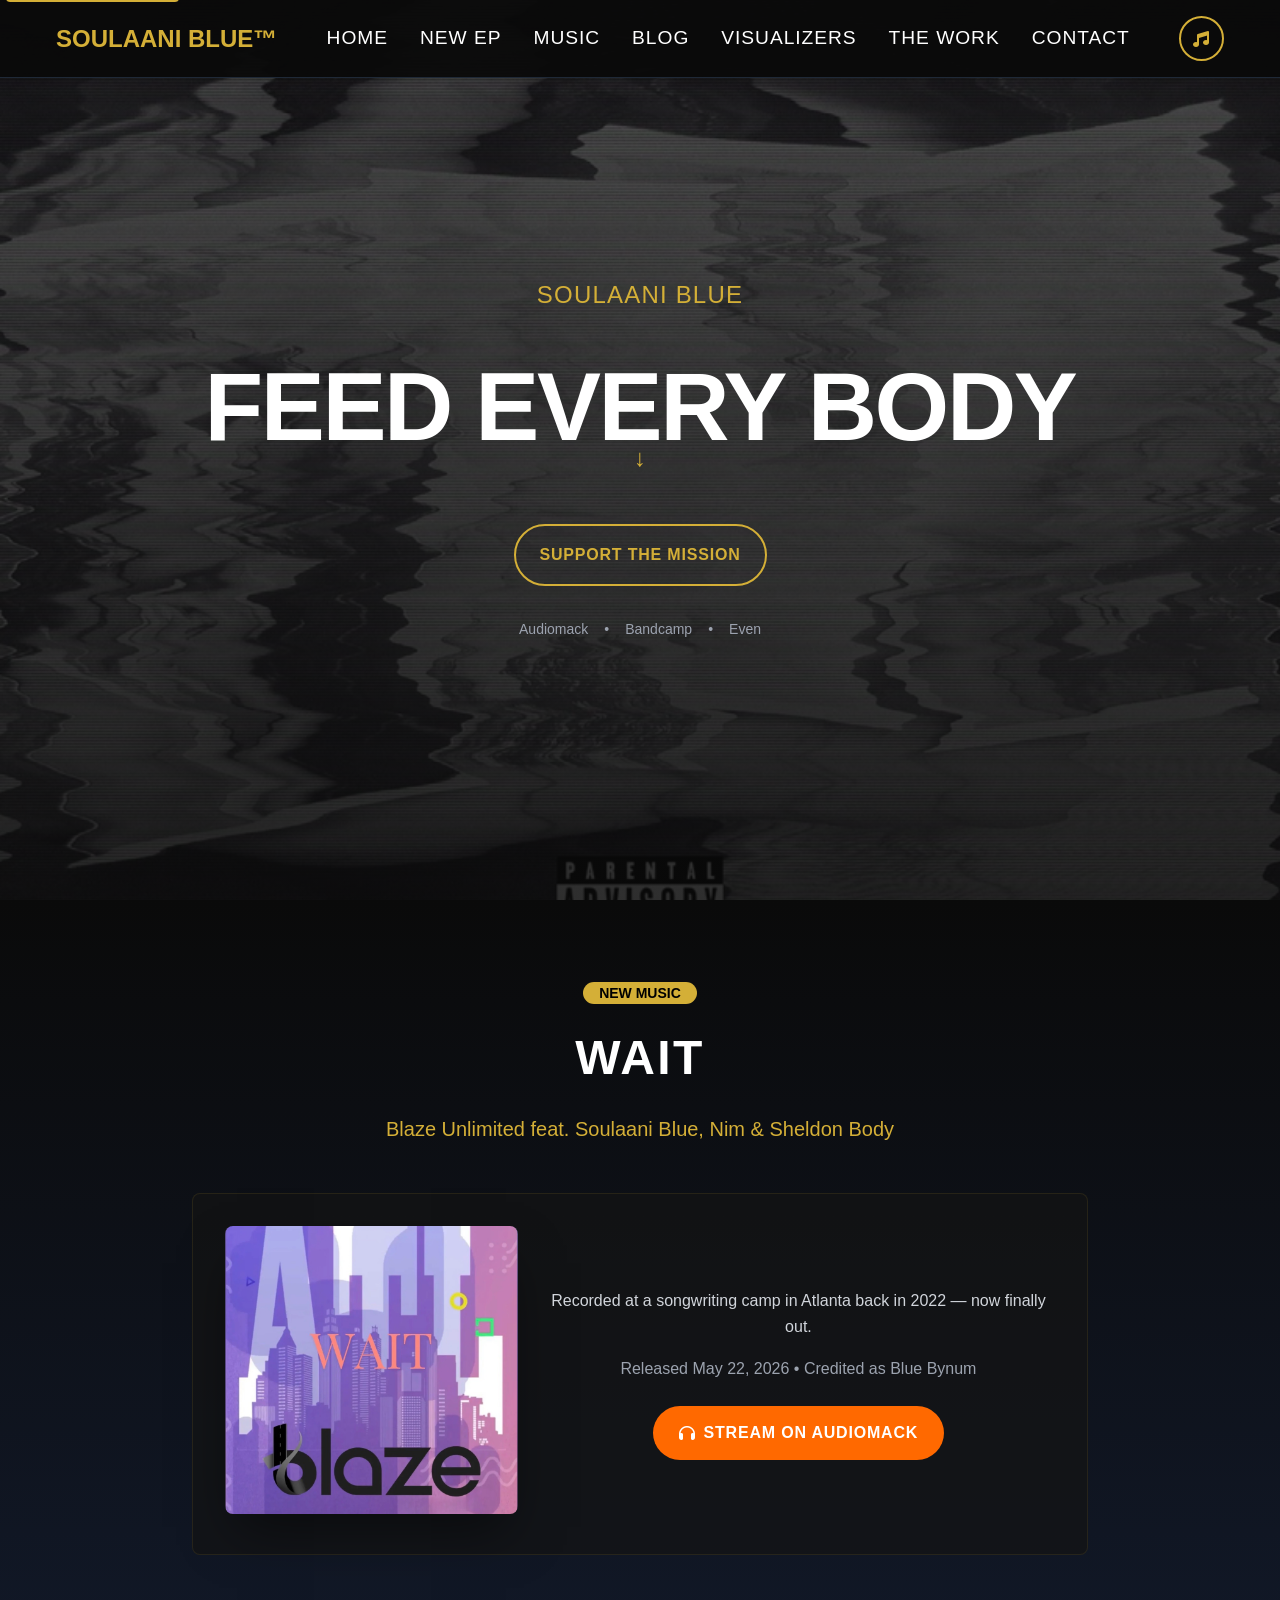
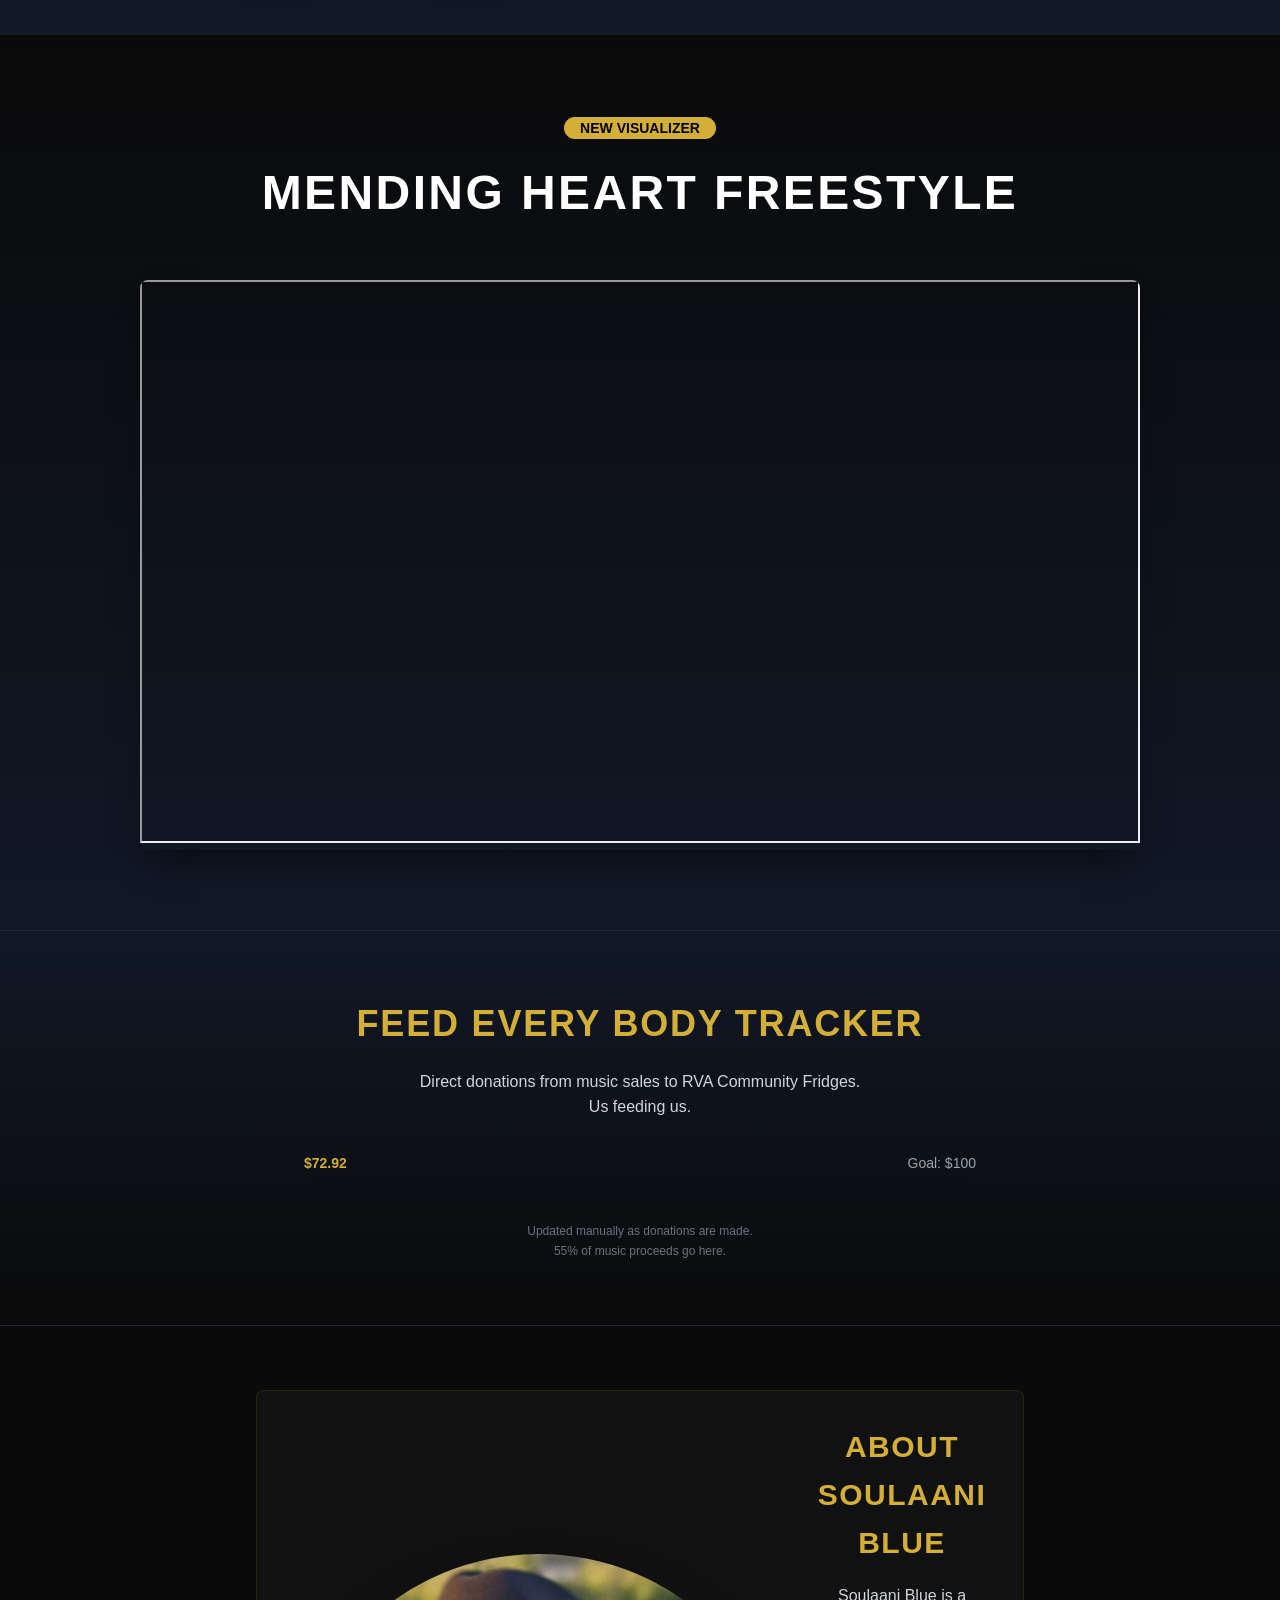
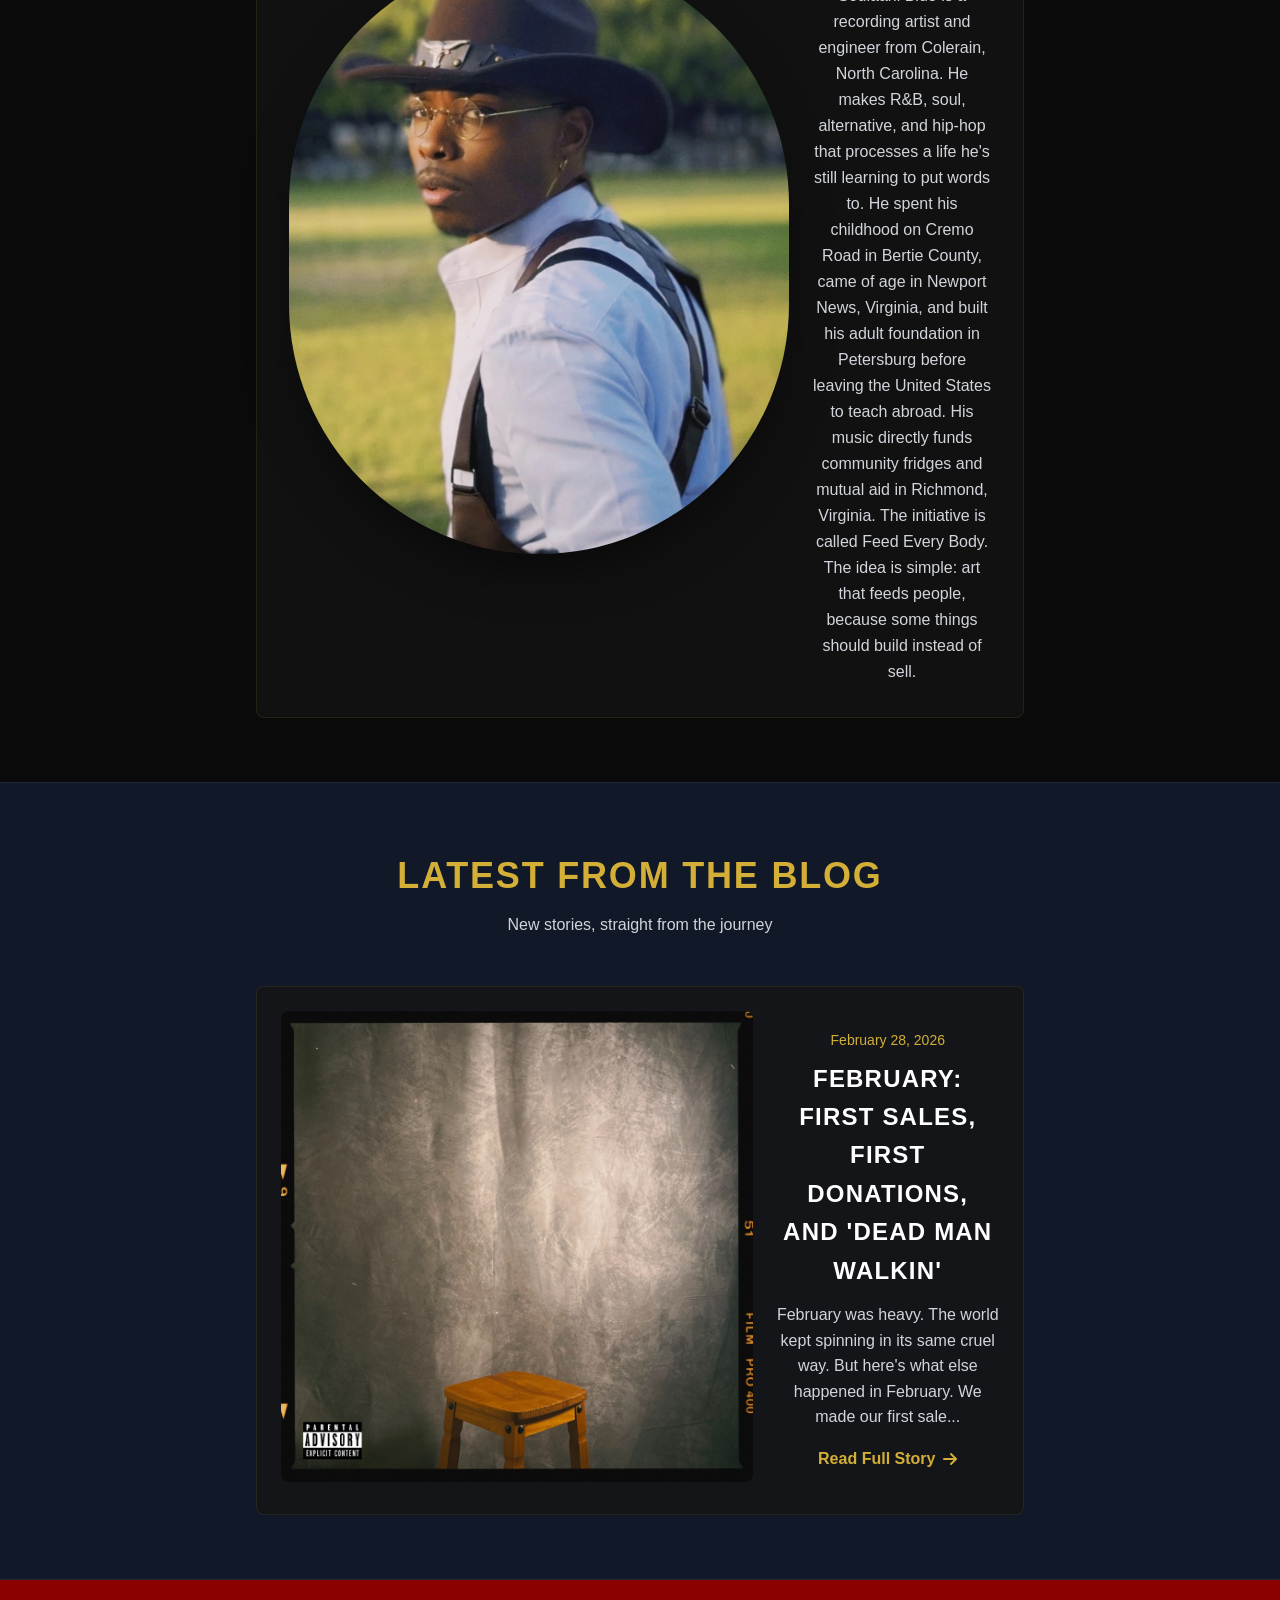
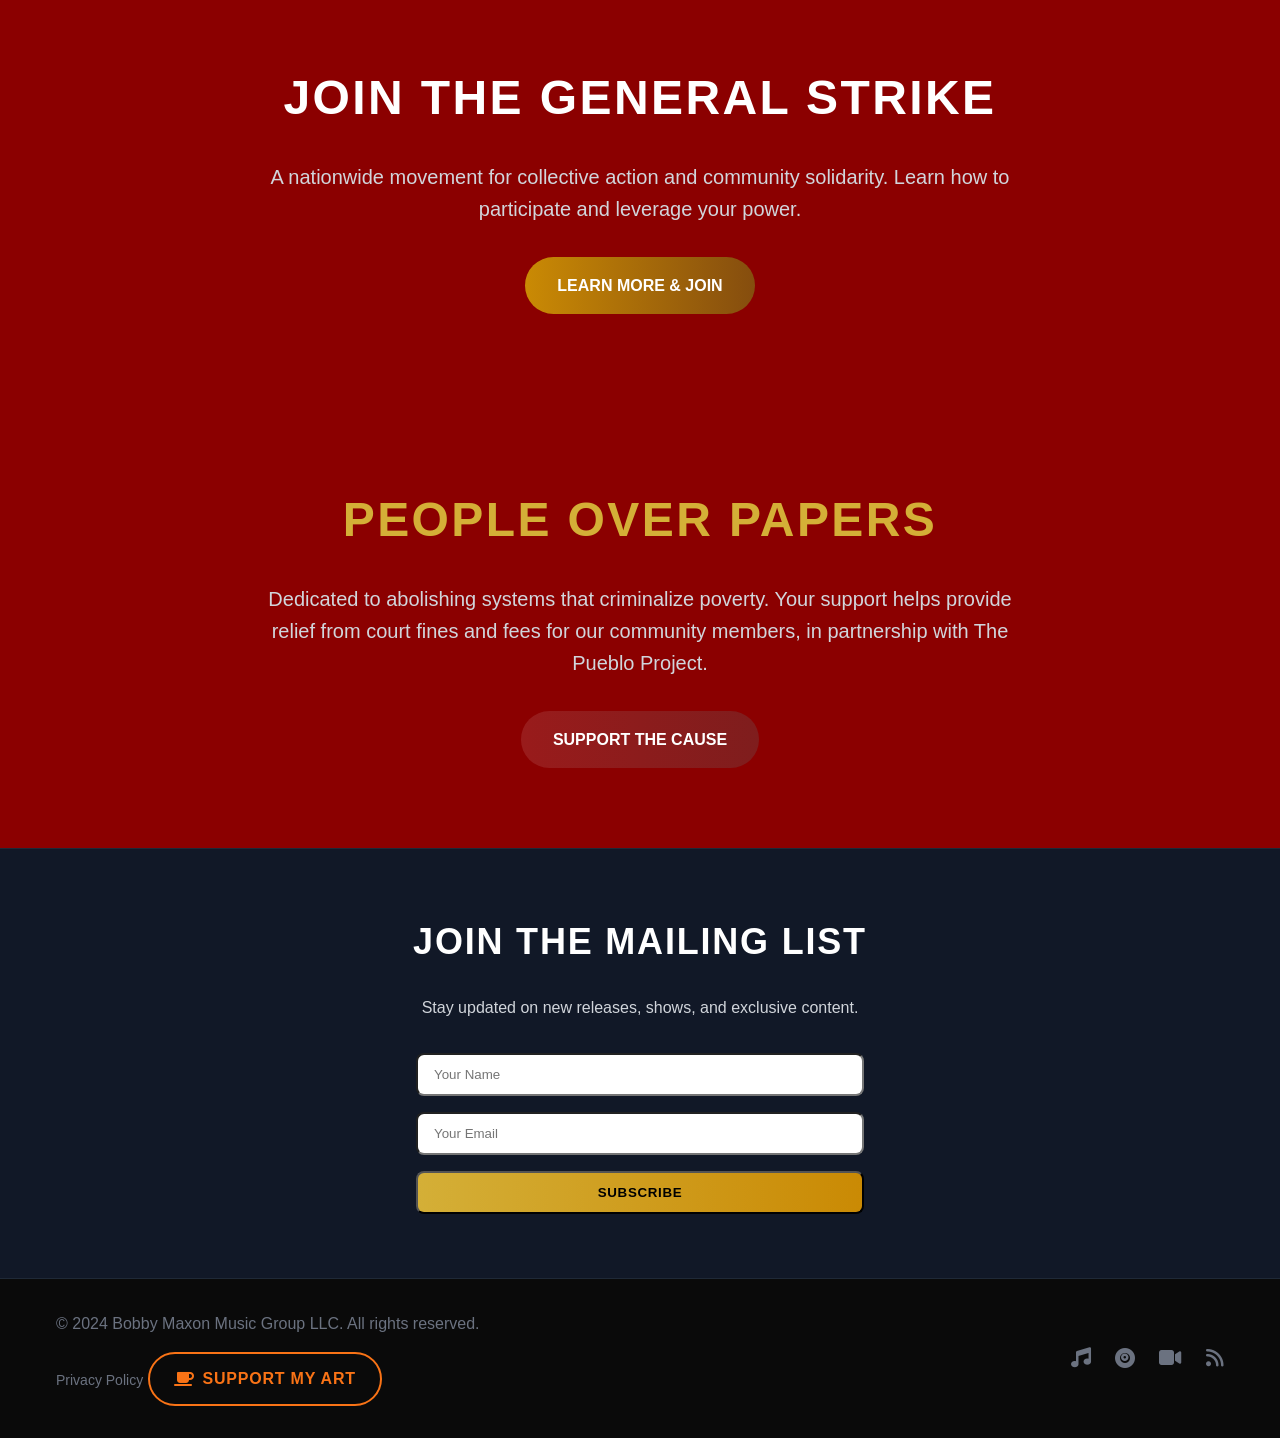
==== commit 57880974: "Update index.html" ====
--- a/index.html
+++ b/index.html
@@ -130,7 +130,6 @@
             <div class="mb-10 slide-up delay-100">
                 <h3 class="text-xl md:text-2xl text-gold mb-4 tracking-wider">SOULAANI BLUE</h3>
                 <h1 class="text-5xl md:text-8xl font-bold mb-6 text-white impact-font tracking-tight">FEED EVERY BODY</h1>
-                <p class="text-xl md:text-2xl max-w-3xl mx-auto text-gray-300 mt-6">Music that feeds people. Because some things should build instead of sell.</p>
             </div>
             <div class="flex flex-col items-center gap-4 slide-up delay-300 mt-10">
                 <a href="/feed-every-body.html" class="btn btn--gold btn-pulse text-lg px-10 py-4">
